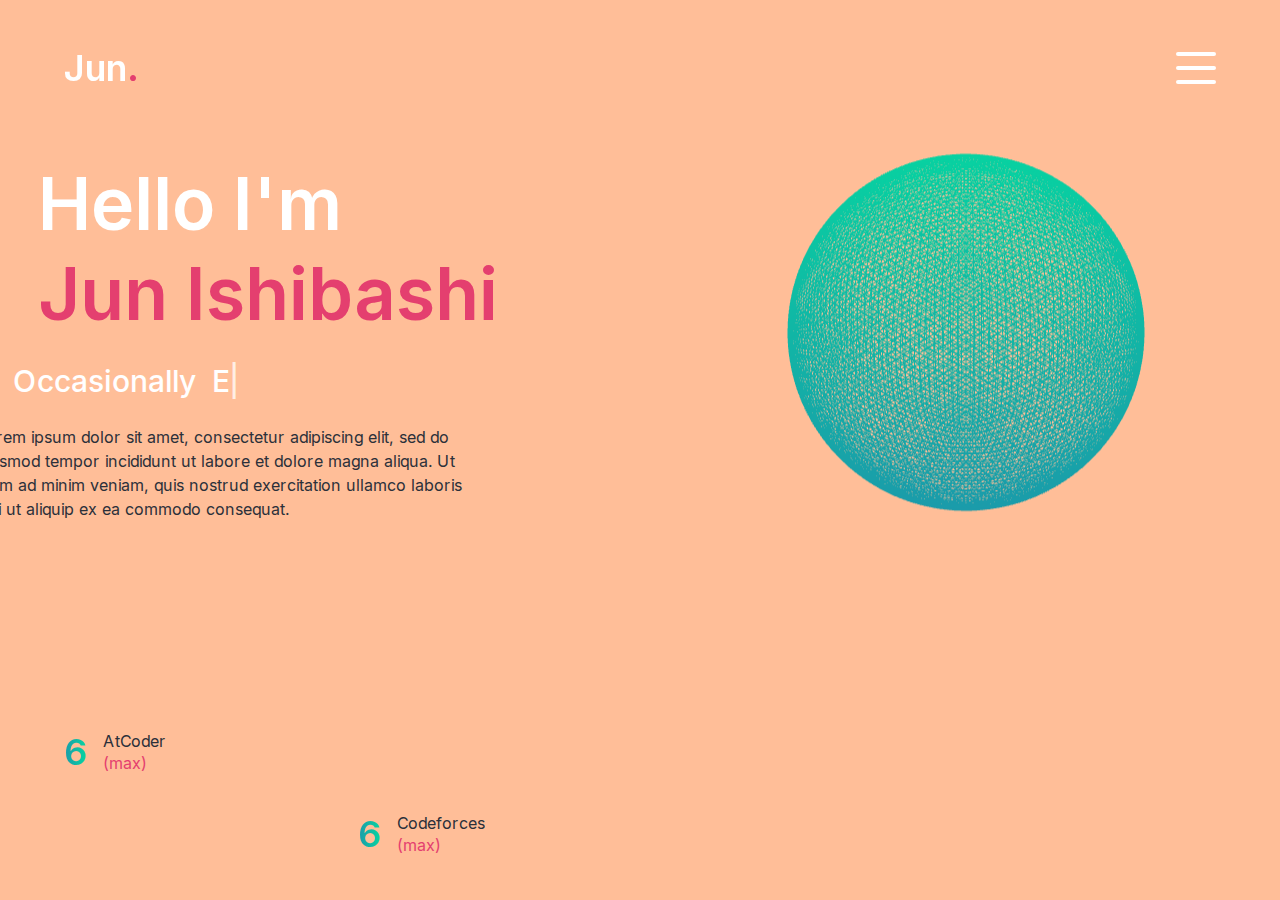
==== index.html @ 6312cb9d "first next.js commit" ====
<!DOCTYPE html><html lang="en"><head><meta charSet="utf-8"/><meta name="viewport" content="width=device-width, initial-scale=1"/><link rel="stylesheet" href="/_next/static/css/e0f22d46f6270331.css" data-precedence="next"/><link rel="preload" as="script" fetchPriority="low" href="/_next/static/chunks/webpack-5e0fa0b35218f894.js"/><script src="/_next/static/chunks/4bd1b696-62dc19156998bd32.js" async=""></script><script src="/_next/static/chunks/215-a279b4254807db33.js" async=""></script><script src="/_next/static/chunks/main-app-4d8655e62b57648d.js" async=""></script><script src="/_next/static/chunks/517-e767bdce272b45f0.js" async=""></script><script src="/_next/static/chunks/app/layout-27f3eec22a46a0eb.js" async=""></script><script src="/_next/static/chunks/b536a0f1-d86d43f572909e50.js" async=""></script><script src="/_next/static/chunks/0e762574-72a14e892b08d66d.js" async=""></script><script src="/_next/static/chunks/c15bf2b0-c5f2ab0c4ce668d5.js" async=""></script><script src="/_next/static/chunks/138-1305a2211346b83c.js" async=""></script><script src="/_next/static/chunks/212-11c06a2d3dbc5d22.js" async=""></script><script src="/_next/static/chunks/app/page-3f5bb6624aee751b.js" async=""></script><title>Jun Ishibashi Github Page</title><meta name="description" content="Jun Ishibashi Github Page"/><meta property="og:title" content="Jun Ishibashi Github Page"/><meta property="og:description" content="Jun Ishibashi Github Page"/><meta property="og:url" content="https://ishibashijun.github.io"/><meta property="og:type" content="website"/><meta name="twitter:card" content="summary"/><meta name="twitter:title" content="Jun Ishibashi Github Page"/><meta name="twitter:description" content="Jun Ishibashi Github Page"/><link rel="icon" href="/favicon.ico" type="image/x-icon" sizes="16x16"/><script src="/_next/static/chunks/polyfills-42372ed130431b0a.js" noModule=""></script></head><body class="__variable_6205a0 font-inter"><div class="w-screen, h-screen bg-gradient-to-b from-blue-100 to-red-100"><div class="h-screen w-screen fixed pointer-events-none bg-gradient-to-b from-blue-100 to-red-100 rounded-b-[100px] top-0 z-30"></div><div class="fixed m-auto top-0 bottom-0 left-0 right-0 text-black text-8xl cursor-default z-40 w-fit h-fit" style="opacity:1">HOME</div><div class="h-screen w-screen fixed pointer-events-none bg-gradient-to-b from-blue-100 to-red-100 rounded-t-[100px] bottom-0 z-30" style="height:140vh"></div><div class="alert-hero top-[20px] left-[50%] fixed mx-auto z-50" style="transform:translateX(-50%) translateY(-500px)"><div role="alert" class="relative w-full rounded-lg border border-slate-200 p-4 [&amp;&gt;svg~*]:pl-7 [&amp;&gt;svg+div]:translate-y-[-3px] [&amp;&gt;svg]:absolute [&amp;&gt;svg]:left-4 [&amp;&gt;svg]:top-4 [&amp;&gt;svg]:text-slate-950 dark:border-slate-800 dark:[&amp;&gt;svg]:text-slate-50 bg-white text-slate-950 dark:bg-slate-950 dark:text-slate-50 alert"><svg stroke="currentColor" fill="currentColor" stroke-width="0" viewBox="0 0 16 16" color="blue" style="color:blue" height="20" width="20" xmlns="http://www.w3.org/2000/svg"><path d="M8 15A7 7 0 1 1 8 1a7 7 0 0 1 0 14m0 1A8 8 0 1 0 8 0a8 8 0 0 0 0 16"></path><path d="m8.93 6.588-2.29.287-.082.38.45.083c.294.07.352.176.288.469l-.738 3.468c-.194.897.105 1.319.808 1.319.545 0 1.178-.252 1.465-.598l.088-.416c-.2.176-.492.246-.686.246-.275 0-.375-.193-.304-.533zM9 4.5a1 1 0 1 1-2 0 1 1 0 0 1 2 0"></path></svg><h5 class="mb-1 font-medium leading-none tracking-tight text-blue-800">Clicking the sphere will trigger the music to play!</h5><div class="text-sm [&amp;_p]:leading-relaxed">&quot;10°c&quot; by しゃろう@Sharou.</div></div></div><header class="bg-transparent mx-auto py-8 xl:py-12 fixed top-0 right-0 left-0 w-full z-10"><div class="mx-auto px-[5vw] flex justify-between items-center"><a href="/"><h1 class="text-[var(--peach-palette4)] text-4xl font-semibold">Jun<span class="text-[var(--peach-palette1)]">.</span></h1></a><div class="mobile-nav"><nav><div class="links flex flex-col items-center justify-center"><div class="bg-white/70 linkgs-bg fixed top-0 right-0 bottom-0 w-[200px] md:w-[400px] z-30"><div class="links absolute w-full h-full flex flex-col items-center justify-center gap-5"><a class="text-[var(--peach-palette1)] border-b-2 border-[var(--peach-palette1)] text-xl md:text-5xl capitalize" href="/" tabindex="0" style="transform-origin:top left">home</a><a class="text-black text-xl md:text-5xl capitalize" href="/about" tabindex="0" style="transform-origin:top left">about</a></div></div><button title="Click to open navigations" type="button" class="w-10 h-8 flex flex-col justify-between z-50 relative"><div class="bg-black w-10 h-1 rounded origin-left"></div><div class="bg-black w-10 h-1 rounded"></div><div class="bg-black w-10 h-1 rounded origin-left"></div></button></div></nav></div></div></header><div class="hero bg-[var(--pantone-2024)] w-full h-screen"><div class="container"><div class="flex flex-col xl:flex-row items-center justify-between xl:pb-24"><div class="text-center xl:text-left order-2 xl:order-none" style="opacity:0;transform:translateX(-500px)"><h1 class="text-3xl md:text-5xl lg:text-5xl xl:text-7xl xl:leading-tight font-semibold mb-6" style="opacity:0;transform:translateX(-500px)">Hello I&#x27;m <br/> <span class="text-[var(--peach-palette1)]">Jun Ishibashi</span></h1><h3 class="text-left xl:ml-0 ml-20 text-lg md:text-3xl xl:text-3xl xl:leading-tight font-medium mb-6" style="opacity:0;transform:translateX(-500px)">Occasionally <span class="ml-2"></span></h3><p class="max-w-[500px] mb-9 text-xs md:text-base text-[var(--peach-palette4)]" style="opacity:0;transform:translateX(-500px)">Lorem ipsum dolor sit amet, consectetur adipiscing elit, sed do eiusmod tempor incididunt ut labore et dolore magna aliqua. Ut enim ad minim veniam, quis nostrud exercitation ullamco laboris nisi ut aliquip ex ea commodo consequat.</p></div><div class="order-1 xl:order-none mb-8 md:mb-0"><div class="w-full h-full"><canvas class="max-w-[500px] max-h-[500px]" style="opacity:0;transform:translateY(-1000px)"></canvas></div></div></div><div class="stats pt-4 pb-12 xl:pt-0 xl:pb-0"><div class="mx-auto"><div class="flex flex-wrap gap-6 max-w-4/5 mx-auto xl:max-w-none" style="opacity:0;transform:translateY(500px)"><div class="flex-1 flex gap-4 items-center justify-center xl:justify-start" style="opacity:0;transform:translateY(500px)"><span class="text-2xl xl:text-4xl font-extrabold text-[var(--peach-palette4)] bg-gradient-to-r from-[#1b9aaa] to-[#06d6a0] bg-clip-text text-transparent"></span><p class="max-w-24 leading-snug text-[var(--peach-palette4)]">AtCoder<br/><span class="text-[var(--peach-palette1)]">(max)</span></p></div><div class="flex-1 flex gap-4 items-center justify-center xl:justify-start" style="opacity:0;transform:translateY(500px)"><span class="text-2xl xl:text-4xl font-extrabold text-[var(--peach-palette4)] bg-gradient-to-r from-[#1b9aaa] to-[#06d6a0] bg-clip-text text-transparent"></span><p class="max-w-24 leading-snug text-[var(--peach-palette4)]">Codeforces<br/><span class="text-[var(--peach-palette1)]">(max)</span></p></div><div class="flex-1 flex gap-4 items-center justify-center xl:justify-start" style="opacity:0;transform:translateY(500px)"><span class="text-2xl xl:text-4xl font-extrabold text-[var(--peach-palette4)] bg-gradient-to-r from-[#1b9aaa] to-[#06d6a0] bg-clip-text text-transparent"></span><p class="max-w-24 leading-snug text-[var(--peach-palette4)]">CodeChef<br/><span class="text-[var(--peach-palette1)]">(max)</span></p></div><div class="flex-1 flex gap-4 items-center justify-center xl:justify-start" style="opacity:0;transform:translateY(500px)"><span class="text-2xl xl:text-4xl font-extrabold text-[var(--peach-palette4)] bg-gradient-to-r from-[#1b9aaa] to-[#06d6a0] bg-clip-text text-transparent"></span><p class="max-w-24 leading-snug text-[var(--peach-palette4)]">LeetCode<br/><span class="text-[var(--peach-palette1)]">(max)</span></p></div></div></div></div></div></div></div><script src="/_next/static/chunks/webpack-5e0fa0b35218f894.js" async=""></script><script>(self.__next_f=self.__next_f||[]).push([0])</script><script>self.__next_f.push([1,"2:\"$Sreact.fragment\"\n3:I[1969,[\"517\",\"static/chunks/517-e767bdce272b45f0.js\",\"185\",\"static/chunks/app/layout-27f3eec22a46a0eb.js\"],\"default\"]\n4:I[9275,[],\"\"]\n5:I[1343,[],\"\"]\n6:I[6513,[],\"ClientPageRoot\"]\n7:I[8518,[\"689\",\"static/chunks/b536a0f1-d86d43f572909e50.js\",\"779\",\"static/chunks/0e762574-72a14e892b08d66d.js\",\"922\",\"static/chunks/c15bf2b0-c5f2ab0c4ce668d5.js\",\"517\",\"static/chunks/517-e767bdce272b45f0.js\",\"138\",\"static/chunks/138-1305a2211346b83c.js\",\"212\",\"static/chunks/212-11c06a2d3dbc5d22.js\",\"931\",\"static/chunks/app/page-3f5bb6624aee751b.js\"],\"default\"]\na:I[3120,[],\"OutletBoundary\"]\nc:I[3120,[],\"MetadataBoundary\"]\ne:I[3120,[],\"ViewportBoundary\"]\n10:I[6130,[],\"\"]\n1:HL[\"/_next/static/css/e0f22d46f6270331.css\",\"style\"]\n"])</script><script>self.__next_f.push([1,"0:{\"P\":null,\"b\":\"E6mKvjePmytVmtN0G-GSC\",\"p\":\"\",\"c\":[\"\",\"\"],\"i\":false,\"f\":[[[\"\",{\"children\":[\"__PAGE__\",{}]},\"$undefined\",\"$undefined\",true],[\"\",[\"$\",\"$2\",\"c\",{\"children\":[[[\"$\",\"link\",\"0\",{\"rel\":\"stylesheet\",\"href\":\"/_next/static/css/e0f22d46f6270331.css\",\"precedence\":\"next\",\"crossOrigin\":\"$undefined\",\"nonce\":\"$undefined\"}]],[\"$\",\"html\",null,{\"lang\":\"en\",\"children\":[\"$\",\"body\",null,{\"className\":\"__variable_6205a0 font-inter\",\"children\":[\"$\",\"$L3\",null,{\"children\":[\"$\",\"$L4\",null,{\"parallelRouterKey\":\"children\",\"segmentPath\":[\"children\"],\"error\":\"$undefined\",\"errorStyles\":\"$undefined\",\"errorScripts\":\"$undefined\",\"template\":[\"$\",\"$L5\",null,{}],\"templateStyles\":\"$undefined\",\"templateScripts\":\"$undefined\",\"notFound\":[[\"$\",\"title\",null,{\"children\":\"404: This page could not be found.\"}],[\"$\",\"div\",null,{\"style\":{\"fontFamily\":\"system-ui,\\\"Segoe UI\\\",Roboto,Helvetica,Arial,sans-serif,\\\"Apple Color Emoji\\\",\\\"Segoe UI Emoji\\\"\",\"height\":\"100vh\",\"textAlign\":\"center\",\"display\":\"flex\",\"flexDirection\":\"column\",\"alignItems\":\"center\",\"justifyContent\":\"center\"},\"children\":[\"$\",\"div\",null,{\"children\":[[\"$\",\"style\",null,{\"dangerouslySetInnerHTML\":{\"__html\":\"body{color:#000;background:#fff;margin:0}.next-error-h1{border-right:1px solid rgba(0,0,0,.3)}@media (prefers-color-scheme:dark){body{color:#fff;background:#000}.next-error-h1{border-right:1px solid rgba(255,255,255,.3)}}\"}}],[\"$\",\"h1\",null,{\"className\":\"next-error-h1\",\"style\":{\"display\":\"inline-block\",\"margin\":\"0 20px 0 0\",\"padding\":\"0 23px 0 0\",\"fontSize\":24,\"fontWeight\":500,\"verticalAlign\":\"top\",\"lineHeight\":\"49px\"},\"children\":\"404\"}],[\"$\",\"div\",null,{\"style\":{\"display\":\"inline-block\"},\"children\":[\"$\",\"h2\",null,{\"style\":{\"fontSize\":14,\"fontWeight\":400,\"lineHeight\":\"49px\",\"margin\":0},\"children\":\"This page could not be found.\"}]}]]}]}]],\"notFoundStyles\":[]}]}]}]}]]}],{\"children\":[\"__PAGE__\",[\"$\",\"$2\",\"c\",{\"children\":[[\"$\",\"$L6\",null,{\"Component\":\"$7\",\"searchParams\":{},\"params\":{},\"promises\":[\"$@8\",\"$@9\"]}],null,[\"$\",\"$La\",null,{\"children\":\"$Lb\"}]]}],{},null]},null],[\"$\",\"$2\",\"h\",{\"children\":[null,[\"$\",\"$2\",\"u_h6GP72PvgERyyUHeqqO\",{\"children\":[[\"$\",\"$Lc\",null,{\"children\":\"$Ld\"}],[\"$\",\"$Le\",null,{\"children\":\"$Lf\"}],null]}]]}]]],\"m\":\"$undefined\",\"G\":[\"$10\",\"$undefined\"],\"s\":false,\"S\":true}\n"])</script><script>self.__next_f.push([1,"8:{}\n9:{}\n"])</script><script>self.__next_f.push([1,"f:[[\"$\",\"meta\",\"0\",{\"name\":\"viewport\",\"content\":\"width=device-width, initial-scale=1\"}]]\nd:[[\"$\",\"meta\",\"0\",{\"charSet\":\"utf-8\"}],[\"$\",\"title\",\"1\",{\"children\":\"Jun Ishibashi Github Page\"}],[\"$\",\"meta\",\"2\",{\"name\":\"description\",\"content\":\"Jun Ishibashi Github Page\"}],[\"$\",\"meta\",\"3\",{\"property\":\"og:title\",\"content\":\"Jun Ishibashi Github Page\"}],[\"$\",\"meta\",\"4\",{\"property\":\"og:description\",\"content\":\"Jun Ishibashi Github Page\"}],[\"$\",\"meta\",\"5\",{\"property\":\"og:url\",\"content\":\"https://ishibashijun.github.io\"}],[\"$\",\"meta\",\"6\",{\"property\":\"og:type\",\"content\":\"website\"}],[\"$\",\"meta\",\"7\",{\"name\":\"twitter:card\",\"content\":\"summary\"}],[\"$\",\"meta\",\"8\",{\"name\":\"twitter:title\",\"content\":\"Jun Ishibashi Github Page\"}],[\"$\",\"meta\",\"9\",{\"name\":\"twitter:description\",\"content\":\"Jun Ishibashi Github Page\"}],[\"$\",\"link\",\"10\",{\"rel\":\"icon\",\"href\":\"/favicon.ico\",\"type\":\"image/x-icon\",\"sizes\":\"16x16\"}]]\n"])</script><script>self.__next_f.push([1,"b:null\n"])</script></body></html>
---- _next/static/css/e0f22d46f6270331.css ----
*,:after,:before{--tw-border-spacing-x:0;--tw-border-spacing-y:0;--tw-translate-x:0;--tw-translate-y:0;--tw-rotate:0;--tw-skew-x:0;--tw-skew-y:0;--tw-scale-x:1;--tw-scale-y:1;--tw-pan-x: ;--tw-pan-y: ;--tw-pinch-zoom: ;--tw-scroll-snap-strictness:proximity;--tw-gradient-from-position: ;--tw-gradient-via-position: ;--tw-gradient-to-position: ;--tw-ordinal: ;--tw-slashed-zero: ;--tw-numeric-figure: ;--tw-numeric-spacing: ;--tw-numeric-fraction: ;--tw-ring-inset: ;--tw-ring-offset-width:0px;--tw-ring-offset-color:#fff;--tw-ring-color:rgba(59,130,246,.5);--tw-ring-offset-shadow:0 0 #0000;--tw-ring-shadow:0 0 #0000;--tw-shadow:0 0 #0000;--tw-shadow-colored:0 0 #0000;--tw-blur: ;--tw-brightness: ;--tw-contrast: ;--tw-grayscale: ;--tw-hue-rotate: ;--tw-invert: ;--tw-saturate: ;--tw-sepia: ;--tw-drop-shadow: ;--tw-backdrop-blur: ;--tw-backdrop-brightness: ;--tw-backdrop-contrast: ;--tw-backdrop-grayscale: ;--tw-backdrop-hue-rotate: ;--tw-backdrop-invert: ;--tw-backdrop-opacity: ;--tw-backdrop-saturate: ;--tw-backdrop-sepia: ;--tw-contain-size: ;--tw-contain-layout: ;--tw-contain-paint: ;--tw-contain-style: }::backdrop{--tw-border-spacing-x:0;--tw-border-spacing-y:0;--tw-translate-x:0;--tw-translate-y:0;--tw-rotate:0;--tw-skew-x:0;--tw-skew-y:0;--tw-scale-x:1;--tw-scale-y:1;--tw-pan-x: ;--tw-pan-y: ;--tw-pinch-zoom: ;--tw-scroll-snap-strictness:proximity;--tw-gradient-from-position: ;--tw-gradient-via-position: ;--tw-gradient-to-position: ;--tw-ordinal: ;--tw-slashed-zero: ;--tw-numeric-figure: ;--tw-numeric-spacing: ;--tw-numeric-fraction: ;--tw-ring-inset: ;--tw-ring-offset-width:0px;--tw-ring-offset-color:#fff;--tw-ring-color:rgba(59,130,246,.5);--tw-ring-offset-shadow:0 0 #0000;--tw-ring-shadow:0 0 #0000;--tw-shadow:0 0 #0000;--tw-shadow-colored:0 0 #0000;--tw-blur: ;--tw-brightness: ;--tw-contrast: ;--tw-grayscale: ;--tw-hue-rotate: ;--tw-invert: ;--tw-saturate: ;--tw-sepia: ;--tw-drop-shadow: ;--tw-backdrop-blur: ;--tw-backdrop-brightness: ;--tw-backdrop-contrast: ;--tw-backdrop-grayscale: ;--tw-backdrop-hue-rotate: ;--tw-backdrop-invert: ;--tw-backdrop-opacity: ;--tw-backdrop-saturate: ;--tw-backdrop-sepia: ;--tw-contain-size: ;--tw-contain-layout: ;--tw-contain-paint: ;--tw-contain-style: }/*
! tailwindcss v3.4.14 | MIT License | https://tailwindcss.com
*/*,:after,:before{box-sizing:border-box;border:0 solid #e5e7eb}:after,:before{--tw-content:""}:host,html{line-height:1.5;-webkit-text-size-adjust:100%;-moz-tab-size:4;tab-size:4;font-family:ui-sans-serif,system-ui,sans-serif,Apple Color Emoji,Segoe UI Emoji,Segoe UI Symbol,Noto Color Emoji;font-feature-settings:normal;font-variation-settings:normal;-webkit-tap-highlight-color:transparent}body{margin:0;line-height:inherit}hr{height:0;color:inherit;border-top-width:1px}abbr:where([title]){text-decoration:underline dotted}h1,h2,h3,h4,h5,h6{font-size:inherit;font-weight:inherit}a{color:inherit;text-decoration:inherit}b,strong{font-weight:bolder}code,kbd,pre,samp{font-family:ui-monospace,SFMono-Regular,Menlo,Monaco,Consolas,Liberation Mono,Courier New,monospace;font-feature-settings:normal;font-variation-settings:normal;font-size:1em}small{font-size:80%}sub,sup{font-size:75%;line-height:0;position:relative;vertical-align:baseline}sub{bottom:-.25em}sup{top:-.5em}table{text-indent:0;border-color:inherit;border-collapse:collapse}button,input,optgroup,select,textarea{font-family:inherit;font-feature-settings:inherit;font-variation-settings:inherit;font-size:100%;font-weight:inherit;line-height:inherit;letter-spacing:inherit;color:inherit;margin:0;padding:0}button,select{text-transform:none}button,input:where([type=button]),input:where([type=reset]),input:where([type=submit]){-webkit-appearance:button;background-color:transparent;background-image:none}:-moz-focusring{outline:auto}:-moz-ui-invalid{box-shadow:none}progress{vertical-align:baseline}::-webkit-inner-spin-button,::-webkit-outer-spin-button{height:auto}[type=search]{-webkit-appearance:textfield;outline-offset:-2px}::-webkit-search-decoration{-webkit-appearance:none}::-webkit-file-upload-button{-webkit-appearance:button;font:inherit}summary{display:list-item}blockquote,dd,dl,figure,h1,h2,h3,h4,h5,h6,hr,p,pre{margin:0}fieldset{margin:0}fieldset,legend{padding:0}menu,ol,ul{list-style:none;margin:0;padding:0}dialog{padding:0}textarea{resize:vertical}input::placeholder,textarea::placeholder{opacity:1;color:#9ca3af}[role=button],button{cursor:pointer}:disabled{cursor:default}audio,canvas,embed,iframe,img,object,svg,video{display:block;vertical-align:middle}img,video{max-width:100%;height:auto}[hidden]:where(:not([hidden=until-found])){display:none}body{color:var(--text-color);font-size:16px;line-height:24px}@media (min-width:640px){.container{max-width:640px}}@media (min-width:768px){.container{max-width:768px}}@media (min-width:1024px){.container{max-width:1024px}}@media (min-width:1280px){.container{max-width:1280px}}@media (min-width:1400px){.container{max-width:1400px}}.container{margin-left:auto;margin-right:auto;height:100vh;width:100%;overflow:hidden;padding-left:5vw;padding-right:5vw;padding-top:6vh}@media (min-width:1280px){.container{padding-top:12vh}}.pointer-events-none{pointer-events:none}.fixed{position:fixed}.absolute{position:absolute}.relative{position:relative}.inset-0{inset:0}.bottom-0{bottom:0}.left-0{left:0}.left-\[50\%\]{left:50%}.right-0{right:0}.top-0{top:0}.top-\[20px\]{top:20px}.top-\[50\%\]{top:50%}.z-10{z-index:10}.z-30{z-index:30}.z-40{z-index:40}.z-50{z-index:50}.order-1{order:1}.order-2{order:2}.m-auto{margin:auto}.mx-auto{margin-left:auto;margin-right:auto}.mb-1{margin-bottom:.25rem}.mb-6{margin-bottom:1.5rem}.mb-8{margin-bottom:2rem}.mb-9{margin-bottom:2.25rem}.ml-2{margin-left:.5rem}.ml-20{margin-left:5rem}.mt-2{margin-top:.5rem}.flex{display:flex}.inline-flex{display:inline-flex}.grid{display:grid}.h-1{height:.25rem}.h-10{height:2.5rem}.h-11{height:2.75rem}.h-8{height:2rem}.h-9{height:2.25rem}.h-fit{height:fit-content}.h-full{height:100%}.h-screen{height:100vh}.max-h-\[500px\]{max-height:500px}.min-h-screen{min-height:100vh}.w-10{width:2.5rem}.w-\[200px\]{width:200px}.w-fit{width:fit-content}.w-full{width:100%}.w-screen{width:100vw}.max-w-24{max-width:6rem}.max-w-\[500px\]{max-width:500px}.max-w-lg{max-width:32rem}.flex-1{flex:1 1 0%}.grow{flex-grow:1}.origin-left{transform-origin:left}.translate-x-\[-50\%\]{--tw-translate-x:-50%}.translate-x-\[-50\%\],.translate-y-\[-50\%\]{transform:translate(var(--tw-translate-x),var(--tw-translate-y)) rotate(var(--tw-rotate)) skewX(var(--tw-skew-x)) skewY(var(--tw-skew-y)) scaleX(var(--tw-scale-x)) scaleY(var(--tw-scale-y))}.translate-y-\[-50\%\]{--tw-translate-y:-50%}.cursor-default{cursor:default}.flex-col{flex-direction:column}.flex-col-reverse{flex-direction:column-reverse}.flex-wrap{flex-wrap:wrap}.items-center{align-items:center}.justify-center{justify-content:center}.justify-between{justify-content:space-between}.gap-2{gap:.5rem}.gap-4{gap:1rem}.gap-5{gap:1.25rem}.gap-6{gap:1.5rem}.space-y-2>:not([hidden])~:not([hidden]){--tw-space-y-reverse:0;margin-top:calc(.5rem * calc(1 - var(--tw-space-y-reverse)));margin-bottom:calc(.5rem * var(--tw-space-y-reverse))}.whitespace-nowrap{white-space:nowrap}.break-all{word-break:break-all}.rounded{border-radius:.25rem}.rounded-lg{border-radius:.5rem}.rounded-md{border-radius:.375rem}.rounded-b-\[100px\]{border-bottom-right-radius:100px;border-bottom-left-radius:100px}.rounded-t-\[100px\]{border-top-left-radius:100px;border-top-right-radius:100px}.border{border-width:1px}.border-b-2{border-bottom-width:2px}.border-\[var\(--peach-palette1\)\]{border-color:var(--peach-palette1)}.border-red-500\/50{border-color:rgba(239,68,68,.5)}.border-slate-200{--tw-border-opacity:1;border-color:rgb(226 232 240/var(--tw-border-opacity))}.bg-\[var\(--pantone-2024\)\]{background-color:var(--pantone-2024)}.bg-black{--tw-bg-opacity:1;background-color:rgb(0 0 0/var(--tw-bg-opacity))}.bg-black\/80{background-color:rgba(0,0,0,.8)}.bg-red-500{--tw-bg-opacity:1;background-color:rgb(239 68 68/var(--tw-bg-opacity))}.bg-slate-100{--tw-bg-opacity:1;background-color:rgb(241 245 249/var(--tw-bg-opacity))}.bg-slate-900{--tw-bg-opacity:1;background-color:rgb(15 23 42/var(--tw-bg-opacity))}.bg-transparent{background-color:transparent}.bg-white{--tw-bg-opacity:1;background-color:rgb(255 255 255/var(--tw-bg-opacity))}.bg-white\/25{background-color:hsla(0,0%,100%,.25)}.bg-white\/70{background-color:hsla(0,0%,100%,.7)}.bg-gradient-to-b{background-image:linear-gradient(to bottom,var(--tw-gradient-stops))}.bg-gradient-to-r{background-image:linear-gradient(to right,var(--tw-gradient-stops))}.from-\[\#1b9aaa\]{--tw-gradient-from:#1b9aaa var(--tw-gradient-from-position);--tw-gradient-to:rgba(27,154,170,0) var(--tw-gradient-to-position);--tw-gradient-stops:var(--tw-gradient-from),var(--tw-gradient-to)}.from-blue-100{--tw-gradient-from:#dbeafe var(--tw-gradient-from-position);--tw-gradient-to:rgba(219,234,254,0) var(--tw-gradient-to-position);--tw-gradient-stops:var(--tw-gradient-from),var(--tw-gradient-to)}.to-\[\#06d6a0\]{--tw-gradient-to:#06d6a0 var(--tw-gradient-to-position)}.to-red-100{--tw-gradient-to:#fee2e2 var(--tw-gradient-to-position)}.bg-clip-text{background-clip:text}.p-4{padding:1rem}.p-6{padding:1.5rem}.px-3{padding-left:.75rem;padding-right:.75rem}.px-4{padding-left:1rem;padding-right:1rem}.px-8{padding-left:2rem;padding-right:2rem}.px-\[5vw\]{padding-left:5vw;padding-right:5vw}.py-2{padding-top:.5rem;padding-bottom:.5rem}.py-8{padding-top:2rem;padding-bottom:2rem}.py-\[4vh\]{padding-top:4vh;padding-bottom:4vh}.pb-12{padding-bottom:3rem}.pt-4{padding-top:1rem}.text-left{text-align:left}.text-center{text-align:center}.font-inter{font-family:var(--font-inter)}.text-2xl{font-size:1.5rem;line-height:2rem}.text-3xl{font-size:1.875rem;line-height:2.25rem}.text-4xl{font-size:2.25rem;line-height:2.5rem}.text-8xl{font-size:6rem;line-height:1}.text-lg{font-size:1.125rem;line-height:1.75rem}.text-sm{font-size:.875rem;line-height:1.25rem}.text-xl{font-size:1.25rem;line-height:1.75rem}.text-xs{font-size:.75rem;line-height:1rem}.font-bold{font-weight:700}.font-extrabold{font-weight:800}.font-medium{font-weight:500}.font-semibold{font-weight:600}.capitalize{text-transform:capitalize}.leading-none{line-height:1}.leading-snug{line-height:1.375}.leading-tight{line-height:1.25}.tracking-tight{letter-spacing:-.025em}.text-\[var\(--peach-palette1\)\]{color:var(--peach-palette1)}.text-\[var\(--peach-palette4\)\]{color:var(--peach-palette4)}.text-black{--tw-text-opacity:1;color:rgb(0 0 0/var(--tw-text-opacity))}.text-blue-800{--tw-text-opacity:1;color:rgb(30 64 175/var(--tw-text-opacity))}.text-red-500{--tw-text-opacity:1;color:rgb(239 68 68/var(--tw-text-opacity))}.text-slate-50{--tw-text-opacity:1;color:rgb(248 250 252/var(--tw-text-opacity))}.text-slate-500{--tw-text-opacity:1;color:rgb(100 116 139/var(--tw-text-opacity))}.text-slate-900{--tw-text-opacity:1;color:rgb(15 23 42/var(--tw-text-opacity))}.text-slate-950{--tw-text-opacity:1;color:rgb(2 6 23/var(--tw-text-opacity))}.text-transparent{color:transparent}.text-white{--tw-text-opacity:1;color:rgb(255 255 255/var(--tw-text-opacity))}.text-white\/15{color:hsla(0,0%,100%,.15)}.underline-offset-4{text-underline-offset:4px}.shadow-lg{--tw-shadow:0 10px 15px -3px rgba(0,0,0,.1),0 4px 6px -4px rgba(0,0,0,.1);--tw-shadow-colored:0 10px 15px -3px var(--tw-shadow-color),0 4px 6px -4px var(--tw-shadow-color);box-shadow:var(--tw-ring-offset-shadow,0 0 #0000),var(--tw-ring-shadow,0 0 #0000),var(--tw-shadow)}.outline{outline-style:solid}.ring-offset-white{--tw-ring-offset-color:#fff}.transition{transition-property:color,background-color,border-color,text-decoration-color,fill,stroke,opacity,box-shadow,transform,filter,backdrop-filter;transition-timing-function:cubic-bezier(.4,0,.2,1);transition-duration:.15s}.transition-colors{transition-property:color,background-color,border-color,text-decoration-color,fill,stroke;transition-timing-function:cubic-bezier(.4,0,.2,1);transition-duration:.15s}.duration-200{transition-duration:.2s}@keyframes enter{0%{opacity:var(--tw-enter-opacity,1);transform:translate3d(var(--tw-enter-translate-x,0),var(--tw-enter-translate-y,0),0) scale3d(var(--tw-enter-scale,1),var(--tw-enter-scale,1),var(--tw-enter-scale,1)) rotate(var(--tw-enter-rotate,0))}}@keyframes exit{to{opacity:var(--tw-exit-opacity,1);transform:translate3d(var(--tw-exit-translate-x,0),var(--tw-exit-translate-y,0),0) scale3d(var(--tw-exit-scale,1),var(--tw-exit-scale,1),var(--tw-exit-scale,1)) rotate(var(--tw-exit-rotate,0))}}.duration-200{animation-duration:.2s}:root{--one:#a76f3c;--two:#efa685;--three:#f6cf75;--four:#f5f3ec;--five:#64c08e;--pantone-2024:#ffbe98;--pantone-2023:#be3455;--pantone-2022:#6667ab;--pantone-2021:#f5df4d;--pantone-2020:#0f4c81;--primary-color:#1c1c22;--text-color:#fff;--accent-color:#ffc112;--hover-color:#f09;--peach-palette1:#e43f6f;--peach-palette2:#06d6a0;--peach-palette3:#1b9aaa;--peach-palette4:#2b303a;--magenta-palette1:#ecc8af;--magenta-palette2:#e7ad99;--magenta-palette3:#c18c5d;--magenta-palette4:#495867;--peri-palette1:#fde74c;--peri-palette2:#db5461;--peri-palette3:#e3655b;--peri-palette4:#68a691;--illuminating-palette1:#22577a;--illuminating-palette2:#38a3a5;--illuminating-palette3:#57cc99;--illuminating-palette4:#d5b9b2;--blue-palette1:#ecebe4;--blue-palette2:#cc998d;--blue-palette3:#16f4d0;--blue-palette4:#429ea6}.alert-hero{transform:translate(-50%)}@keyframes steam{0%{background-position:0 0}50%{background-position:400% 0}to{background-position:0 0}}.about-header{text-shadow:0 0 7px var(--text-color),0 0 10px var(--text-color),0 0 21px var(--text-color),0 0 42px var(--accent-color),0 0 82px var(--accent-color),0 0 92px var(--accent-color),0 0 102px var(--accent-color),0 0 151px var(--accent-color)}.about a,.about-header{color:var(--text-color)}.about a{text-decoration:none}.about a:hover{z-index:2;color:var(--text-color);text-shadow:0 0 7px var(--text-color),0 0 10px var(--text-color),0 0 21px var(--text-color),0 0 42px var(--hover-color),0 0 82px var(--hover-color),0 0 92px var(--hover-color),0 0 102px var(--hover-color)}.row{--bs-gutter-x:1.5rem;--bs-gutter-y:0;margin-top:calc(-1 * var(--bs-gutter-y));margin-right:calc(-.5 * var(--bs-gutter-x));margin-left:calc(-.5 * var(--bs-gutter-x))}.row>*{flex-shrink:0;width:100%;max-width:100%;padding-right:calc(var(--bs-gutter-x) * .5);padding-left:calc(var(--bs-gutter-x) * .5);margin-top:var(--bs-gutter-y)}.g-5{--bs-gutter-x:3rem;--bs-gutter-y:3rem}.animating-cursor{opacity:1;-webkit-animation:blink .5s infinite;-moz-animation:blink .5s infinite;animation:blink .5s infinite;animation-direction:alternate;color:hsla(0,0%,100%,.75)}@keyframes blink{to{opacity:0}}@-webkit-keyframes blink{to{opacity:0}}@-moz-keyframes blink{to{opacity:0}}.hover\:bg-red-500\/90:hover{background-color:rgba(239,68,68,.9)}.hover\:bg-slate-100:hover{--tw-bg-opacity:1;background-color:rgb(241 245 249/var(--tw-bg-opacity))}.hover\:bg-slate-100\/80:hover{background-color:rgba(241,245,249,.8)}.hover\:bg-slate-900\/90:hover{background-color:rgba(15,23,42,.9)}.hover\:text-slate-900:hover{--tw-text-opacity:1;color:rgb(15 23 42/var(--tw-text-opacity))}.hover\:underline:hover{text-decoration-line:underline}.focus-visible\:outline-none:focus-visible{outline:2px solid transparent;outline-offset:2px}.focus-visible\:ring-2:focus-visible{--tw-ring-offset-shadow:var(--tw-ring-inset) 0 0 0 var(--tw-ring-offset-width) var(--tw-ring-offset-color);--tw-ring-shadow:var(--tw-ring-inset) 0 0 0 calc(2px + var(--tw-ring-offset-width)) var(--tw-ring-color);box-shadow:var(--tw-ring-offset-shadow),var(--tw-ring-shadow),var(--tw-shadow,0 0 #0000)}.focus-visible\:ring-slate-950:focus-visible{--tw-ring-opacity:1;--tw-ring-color:rgb(2 6 23/var(--tw-ring-opacity))}.focus-visible\:ring-offset-2:focus-visible{--tw-ring-offset-width:2px}.disabled\:pointer-events-none:disabled{pointer-events:none}.disabled\:opacity-50:disabled{opacity:.5}.data-\[state\=open\]\:animate-in[data-state=open]{animation-name:enter;animation-duration:.15s;--tw-enter-opacity:initial;--tw-enter-scale:initial;--tw-enter-rotate:initial;--tw-enter-translate-x:initial;--tw-enter-translate-y:initial}.data-\[state\=closed\]\:animate-out[data-state=closed]{animation-name:exit;animation-duration:.15s;--tw-exit-opacity:initial;--tw-exit-scale:initial;--tw-exit-rotate:initial;--tw-exit-translate-x:initial;--tw-exit-translate-y:initial}.data-\[state\=closed\]\:fade-out-0[data-state=closed]{--tw-exit-opacity:0}.data-\[state\=open\]\:fade-in-0[data-state=open]{--tw-enter-opacity:0}.data-\[state\=closed\]\:zoom-out-95[data-state=closed]{--tw-exit-scale:.95}.data-\[state\=open\]\:zoom-in-95[data-state=open]{--tw-enter-scale:.95}.data-\[state\=closed\]\:slide-out-to-left-1\/2[data-state=closed]{--tw-exit-translate-x:-50%}.data-\[state\=closed\]\:slide-out-to-top-\[48\%\][data-state=closed]{--tw-exit-translate-y:-48%}.data-\[state\=open\]\:slide-in-from-left-1\/2[data-state=open]{--tw-enter-translate-x:-50%}.data-\[state\=open\]\:slide-in-from-top-\[48\%\][data-state=open]{--tw-enter-translate-y:-48%}.dark\:border-red-500:is(.dark *){--tw-border-opacity:1;border-color:rgb(239 68 68/var(--tw-border-opacity))}.dark\:border-red-900\/50:is(.dark *){border-color:rgba(127,29,29,.5)}.dark\:border-slate-800:is(.dark *){--tw-border-opacity:1;border-color:rgb(30 41 59/var(--tw-border-opacity))}.dark\:dark\:border-red-900:is(.dark *):is(.dark *){--tw-border-opacity:1;border-color:rgb(127 29 29/var(--tw-border-opacity))}.dark\:bg-red-900:is(.dark *){--tw-bg-opacity:1;background-color:rgb(127 29 29/var(--tw-bg-opacity))}.dark\:bg-slate-50:is(.dark *){--tw-bg-opacity:1;background-color:rgb(248 250 252/var(--tw-bg-opacity))}.dark\:bg-slate-800:is(.dark *){--tw-bg-opacity:1;background-color:rgb(30 41 59/var(--tw-bg-opacity))}.dark\:bg-slate-950:is(.dark *){--tw-bg-opacity:1;background-color:rgb(2 6 23/var(--tw-bg-opacity))}.dark\:text-red-900:is(.dark *){--tw-text-opacity:1;color:rgb(127 29 29/var(--tw-text-opacity))}.dark\:text-slate-400:is(.dark *){--tw-text-opacity:1;color:rgb(148 163 184/var(--tw-text-opacity))}.dark\:text-slate-50:is(.dark *){--tw-text-opacity:1;color:rgb(248 250 252/var(--tw-text-opacity))}.dark\:text-slate-900:is(.dark *){--tw-text-opacity:1;color:rgb(15 23 42/var(--tw-text-opacity))}.dark\:ring-offset-slate-950:is(.dark *){--tw-ring-offset-color:#020617}.dark\:hover\:bg-red-900\/90:hover:is(.dark *){background-color:rgba(127,29,29,.9)}.dark\:hover\:bg-slate-50\/90:hover:is(.dark *){background-color:rgba(248,250,252,.9)}.dark\:hover\:bg-slate-800:hover:is(.dark *){--tw-bg-opacity:1;background-color:rgb(30 41 59/var(--tw-bg-opacity))}.dark\:hover\:bg-slate-800\/80:hover:is(.dark *){background-color:rgba(30,41,59,.8)}.dark\:hover\:text-slate-50:hover:is(.dark *){--tw-text-opacity:1;color:rgb(248 250 252/var(--tw-text-opacity))}.dark\:focus-visible\:ring-slate-300:focus-visible:is(.dark *){--tw-ring-opacity:1;--tw-ring-color:rgb(203 213 225/var(--tw-ring-opacity))}@media (min-width:640px){.sm\:mt-0{margin-top:0}.sm\:flex-row{flex-direction:row}.sm\:justify-end{justify-content:flex-end}.sm\:space-x-2>:not([hidden])~:not([hidden]){--tw-space-x-reverse:0;margin-right:calc(.5rem * var(--tw-space-x-reverse));margin-left:calc(.5rem * calc(1 - var(--tw-space-x-reverse)))}.sm\:rounded-lg{border-radius:.5rem}.sm\:text-left{text-align:left}.sm\:text-3xl{font-size:1.875rem;line-height:2.25rem}}@media (min-width:768px){.md\:mb-0{margin-bottom:0}.md\:w-\[400px\]{width:400px}.md\:text-3xl{font-size:1.875rem;line-height:2.25rem}.md\:text-4xl{font-size:2.25rem;line-height:2.5rem}.md\:text-5xl{font-size:3rem;line-height:1}.md\:text-base{font-size:1rem;line-height:1.5rem}}@media (min-width:1024px){.lg\:text-5xl{font-size:3rem;line-height:1}}@media (min-width:1280px){.xl\:order-none{order:0}.xl\:ml-0{margin-left:0}.xl\:max-w-none{max-width:none}.xl\:flex-row{flex-direction:row}.xl\:justify-start{justify-content:flex-start}.xl\:py-12{padding-top:3rem;padding-bottom:3rem}.xl\:pb-0{padding-bottom:0}.xl\:pb-24{padding-bottom:6rem}.xl\:pt-0{padding-top:0}.xl\:text-left{text-align:left}.xl\:text-3xl{font-size:1.875rem;line-height:2.25rem}.xl\:text-4xl{font-size:2.25rem;line-height:2.5rem}.xl\:text-7xl{font-size:4.5rem;line-height:1}.xl\:leading-tight{line-height:1.25}}.\[\&\>svg\+div\]\:translate-y-\[-3px\]>svg+div{--tw-translate-y:-3px;transform:translate(var(--tw-translate-x),var(--tw-translate-y)) rotate(var(--tw-rotate)) skewX(var(--tw-skew-x)) skewY(var(--tw-skew-y)) scaleX(var(--tw-scale-x)) scaleY(var(--tw-scale-y))}.\[\&\>svg\]\:absolute>svg{position:absolute}.\[\&\>svg\]\:left-4>svg{left:1rem}.\[\&\>svg\]\:top-4>svg{top:1rem}.\[\&\>svg\]\:text-red-500>svg{--tw-text-opacity:1;color:rgb(239 68 68/var(--tw-text-opacity))}.\[\&\>svg\]\:text-slate-950>svg{--tw-text-opacity:1;color:rgb(2 6 23/var(--tw-text-opacity))}.dark\:\[\&\>svg\]\:text-red-900>svg:is(.dark *){--tw-text-opacity:1;color:rgb(127 29 29/var(--tw-text-opacity))}.dark\:\[\&\>svg\]\:text-slate-50>svg:is(.dark *){--tw-text-opacity:1;color:rgb(248 250 252/var(--tw-text-opacity))}.\[\&\>svg\~\*\]\:pl-7>svg~*{padding-left:1.75rem}.\[\&_p\]\:leading-relaxed p{line-height:1.625}.\[\&_svg\]\:pointer-events-none svg{pointer-events:none}.\[\&_svg\]\:size-4 svg{width:1rem;height:1rem}.\[\&_svg\]\:shrink-0 svg{flex-shrink:0}@font-face{font-family:Inter;font-style:normal;font-weight:400;font-display:swap;src:url(/_next/static/media/55c55f0601d81cf3-s.woff2) format("woff2");unicode-range:u+0460-052f,u+1c80-1c8a,u+20b4,u+2de0-2dff,u+a640-a69f,u+fe2e-fe2f}@font-face{font-family:Inter;font-style:normal;font-weight:400;font-display:swap;src:url(/_next/static/media/26a46d62cd723877-s.woff2) format("woff2");unicode-range:u+0301,u+0400-045f,u+0490-0491,u+04b0-04b1,u+2116}@font-face{font-family:Inter;font-style:normal;font-weight:400;font-display:swap;src:url(/_next/static/media/97e0cb1ae144a2a9-s.woff2) format("woff2");unicode-range:u+1f??}@font-face{font-family:Inter;font-style:normal;font-weight:400;font-display:swap;src:url(/_next/static/media/581909926a08bbc8-s.woff2) format("woff2");unicode-range:u+0370-0377,u+037a-037f,u+0384-038a,u+038c,u+038e-03a1,u+03a3-03ff}@font-face{font-family:Inter;font-style:normal;font-weight:400;font-display:swap;src:url(/_next/static/media/df0a9ae256c0569c-s.woff2) format("woff2");unicode-range:u+0102-0103,u+0110-0111,u+0128-0129,u+0168-0169,u+01a0-01a1,u+01af-01b0,u+0300-0301,u+0303-0304,u+0308-0309,u+0323,u+0329,u+1ea0-1ef9,u+20ab}@font-face{font-family:Inter;font-style:normal;font-weight:400;font-display:swap;src:url(/_next/static/media/6d93bde91c0c2823-s.woff2) format("woff2");unicode-range:u+0100-02ba,u+02bd-02c5,u+02c7-02cc,u+02ce-02d7,u+02dd-02ff,u+0304,u+0308,u+0329,u+1d00-1dbf,u+1e00-1e9f,u+1ef2-1eff,u+2020,u+20a0-20ab,u+20ad-20c0,u+2113,u+2c60-2c7f,u+a720-a7ff}@font-face{font-family:Inter;font-style:normal;font-weight:400;font-display:swap;src:url(/_next/static/media/a34f9d1faa5f3315-s.p.woff2) format("woff2");unicode-range:u+00??,u+0131,u+0152-0153,u+02bb-02bc,u+02c6,u+02da,u+02dc,u+0304,u+0308,u+0329,u+2000-206f,u+20ac,u+2122,u+2191,u+2193,u+2212,u+2215,u+feff,u+fffd}@font-face{font-family:Inter;font-style:normal;font-weight:500;font-display:swap;src:url(/_next/static/media/55c55f0601d81cf3-s.woff2) format("woff2");unicode-range:u+0460-052f,u+1c80-1c8a,u+20b4,u+2de0-2dff,u+a640-a69f,u+fe2e-fe2f}@font-face{font-family:Inter;font-style:normal;font-weight:500;font-display:swap;src:url(/_next/static/media/26a46d62cd723877-s.woff2) format("woff2");unicode-range:u+0301,u+0400-045f,u+0490-0491,u+04b0-04b1,u+2116}@font-face{font-family:Inter;font-style:normal;font-weight:500;font-display:swap;src:url(/_next/static/media/97e0cb1ae144a2a9-s.woff2) format("woff2");unicode-range:u+1f??}@font-face{font-family:Inter;font-style:normal;font-weight:500;font-display:swap;src:url(/_next/static/media/581909926a08bbc8-s.woff2) format("woff2");unicode-range:u+0370-0377,u+037a-037f,u+0384-038a,u+038c,u+038e-03a1,u+03a3-03ff}@font-face{font-family:Inter;font-style:normal;font-weight:500;font-display:swap;src:url(/_next/static/media/df0a9ae256c0569c-s.woff2) format("woff2");unicode-range:u+0102-0103,u+0110-0111,u+0128-0129,u+0168-0169,u+01a0-01a1,u+01af-01b0,u+0300-0301,u+0303-0304,u+0308-0309,u+0323,u+0329,u+1ea0-1ef9,u+20ab}@font-face{font-family:Inter;font-style:normal;font-weight:500;font-display:swap;src:url(/_next/static/media/6d93bde91c0c2823-s.woff2) format("woff2");unicode-range:u+0100-02ba,u+02bd-02c5,u+02c7-02cc,u+02ce-02d7,u+02dd-02ff,u+0304,u+0308,u+0329,u+1d00-1dbf,u+1e00-1e9f,u+1ef2-1eff,u+2020,u+20a0-20ab,u+20ad-20c0,u+2113,u+2c60-2c7f,u+a720-a7ff}@font-face{font-family:Inter;font-style:normal;font-weight:500;font-display:swap;src:url(/_next/static/media/a34f9d1faa5f3315-s.p.woff2) format("woff2");unicode-range:u+00??,u+0131,u+0152-0153,u+02bb-02bc,u+02c6,u+02da,u+02dc,u+0304,u+0308,u+0329,u+2000-206f,u+20ac,u+2122,u+2191,u+2193,u+2212,u+2215,u+feff,u+fffd}@font-face{font-family:Inter;font-style:normal;font-weight:600;font-display:swap;src:url(/_next/static/media/55c55f0601d81cf3-s.woff2) format("woff2");unicode-range:u+0460-052f,u+1c80-1c8a,u+20b4,u+2de0-2dff,u+a640-a69f,u+fe2e-fe2f}@font-face{font-family:Inter;font-style:normal;font-weight:600;font-display:swap;src:url(/_next/static/media/26a46d62cd723877-s.woff2) format("woff2");unicode-range:u+0301,u+0400-045f,u+0490-0491,u+04b0-04b1,u+2116}@font-face{font-family:Inter;font-style:normal;font-weight:600;font-display:swap;src:url(/_next/static/media/97e0cb1ae144a2a9-s.woff2) format("woff2");unicode-range:u+1f??}@font-face{font-family:Inter;font-style:normal;font-weight:600;font-display:swap;src:url(/_next/static/media/581909926a08bbc8-s.woff2) format("woff2");unicode-range:u+0370-0377,u+037a-037f,u+0384-038a,u+038c,u+038e-03a1,u+03a3-03ff}@font-face{font-family:Inter;font-style:normal;font-weight:600;font-display:swap;src:url(/_next/static/media/df0a9ae256c0569c-s.woff2) format("woff2");unicode-range:u+0102-0103,u+0110-0111,u+0128-0129,u+0168-0169,u+01a0-01a1,u+01af-01b0,u+0300-0301,u+0303-0304,u+0308-0309,u+0323,u+0329,u+1ea0-1ef9,u+20ab}@font-face{font-family:Inter;font-style:normal;font-weight:600;font-display:swap;src:url(/_next/static/media/6d93bde91c0c2823-s.woff2) format("woff2");unicode-range:u+0100-02ba,u+02bd-02c5,u+02c7-02cc,u+02ce-02d7,u+02dd-02ff,u+0304,u+0308,u+0329,u+1d00-1dbf,u+1e00-1e9f,u+1ef2-1eff,u+2020,u+20a0-20ab,u+20ad-20c0,u+2113,u+2c60-2c7f,u+a720-a7ff}@font-face{font-family:Inter;font-style:normal;font-weight:600;font-display:swap;src:url(/_next/static/media/a34f9d1faa5f3315-s.p.woff2) format("woff2");unicode-range:u+00??,u+0131,u+0152-0153,u+02bb-02bc,u+02c6,u+02da,u+02dc,u+0304,u+0308,u+0329,u+2000-206f,u+20ac,u+2122,u+2191,u+2193,u+2212,u+2215,u+feff,u+fffd}@font-face{font-family:Inter Fallback;src:local("Arial");ascent-override:90.49%;descent-override:22.56%;line-gap-override:0.00%;size-adjust:107.06%}.__className_6205a0{font-family:Inter,Inter Fallback;font-style:normal}.__variable_6205a0{--font-inter:"Inter","Inter Fallback"}
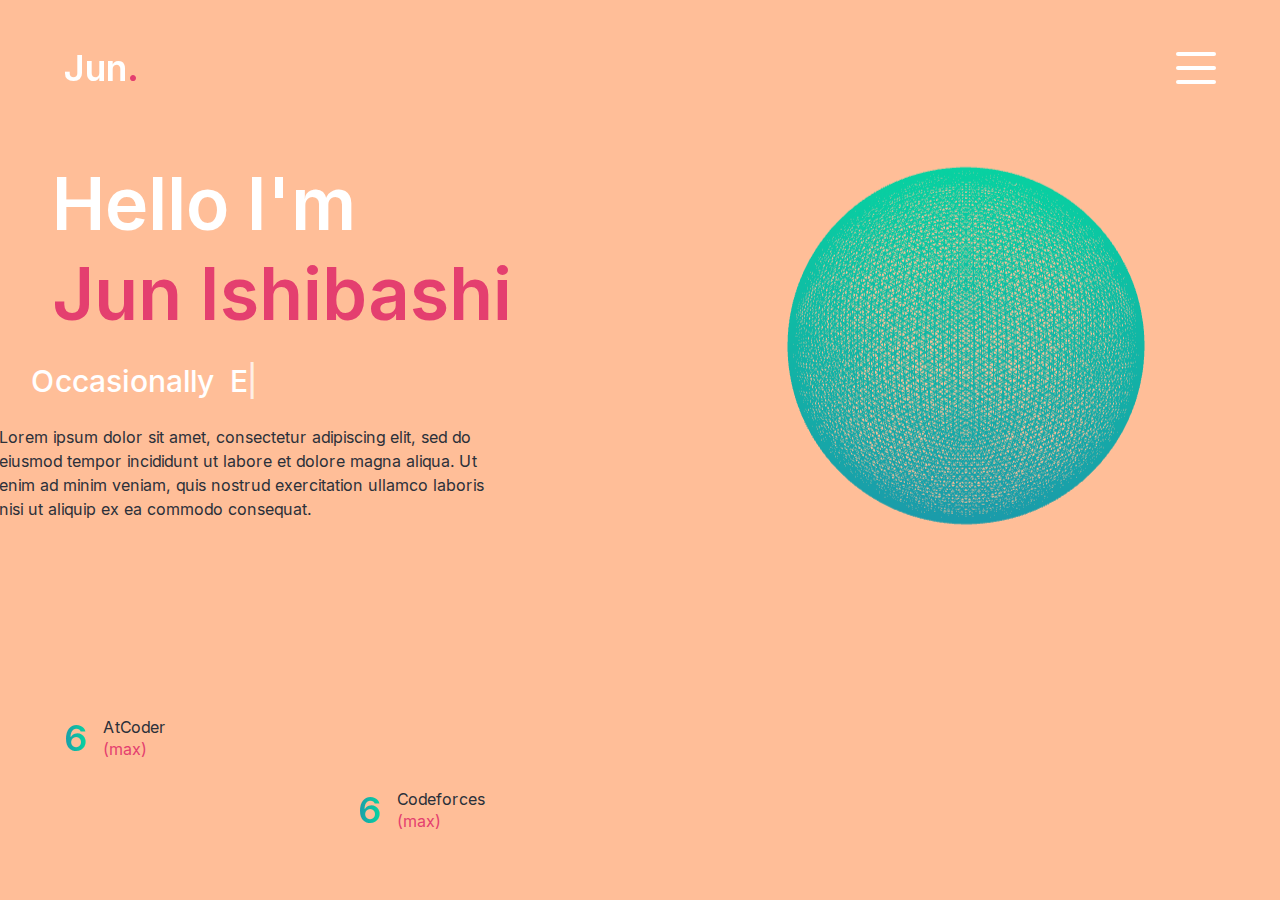
==== commit 4f1fdad5: "Fixed: about page" ====
--- a/index.html
+++ b/index.html
@@ -1 +1 @@
-<!DOCTYPE html><html lang="en"><head><meta charSet="utf-8"/><meta name="viewport" content="width=device-width, initial-scale=1"/><link rel="stylesheet" href="/_next/static/css/e0f22d46f6270331.css" data-precedence="next"/><link rel="preload" as="script" fetchPriority="low" href="/_next/static/chunks/webpack-5e0fa0b35218f894.js"/><script src="/_next/static/chunks/4bd1b696-62dc19156998bd32.js" async=""></script><script src="/_next/static/chunks/215-a279b4254807db33.js" async=""></script><script src="/_next/static/chunks/main-app-4d8655e62b57648d.js" async=""></script><script src="/_next/static/chunks/517-e767bdce272b45f0.js" async=""></script><script src="/_next/static/chunks/app/layout-27f3eec22a46a0eb.js" async=""></script><script src="/_next/static/chunks/b536a0f1-d86d43f572909e50.js" async=""></script><script src="/_next/static/chunks/0e762574-72a14e892b08d66d.js" async=""></script><script src="/_next/static/chunks/c15bf2b0-c5f2ab0c4ce668d5.js" async=""></script><script src="/_next/static/chunks/138-1305a2211346b83c.js" async=""></script><script src="/_next/static/chunks/212-11c06a2d3dbc5d22.js" async=""></script><script src="/_next/static/chunks/app/page-3f5bb6624aee751b.js" async=""></script><title>Jun Ishibashi Github Page</title><meta name="description" content="Jun Ishibashi Github Page"/><meta property="og:title" content="Jun Ishibashi Github Page"/><meta property="og:description" content="Jun Ishibashi Github Page"/><meta property="og:url" content="https://ishibashijun.github.io"/><meta property="og:type" content="website"/><meta name="twitter:card" content="summary"/><meta name="twitter:title" content="Jun Ishibashi Github Page"/><meta name="twitter:description" content="Jun Ishibashi Github Page"/><link rel="icon" href="/favicon.ico" type="image/x-icon" sizes="16x16"/><script src="/_next/static/chunks/polyfills-42372ed130431b0a.js" noModule=""></script></head><body class="__variable_6205a0 font-inter"><div class="w-screen, h-screen bg-gradient-to-b from-blue-100 to-red-100"><div class="h-screen w-screen fixed pointer-events-none bg-gradient-to-b from-blue-100 to-red-100 rounded-b-[100px] top-0 z-30"></div><div class="fixed m-auto top-0 bottom-0 left-0 right-0 text-black text-8xl cursor-default z-40 w-fit h-fit" style="opacity:1">HOME</div><div class="h-screen w-screen fixed pointer-events-none bg-gradient-to-b from-blue-100 to-red-100 rounded-t-[100px] bottom-0 z-30" style="height:140vh"></div><div class="alert-hero top-[20px] left-[50%] fixed mx-auto z-50" style="transform:translateX(-50%) translateY(-500px)"><div role="alert" class="relative w-full rounded-lg border border-slate-200 p-4 [&amp;&gt;svg~*]:pl-7 [&amp;&gt;svg+div]:translate-y-[-3px] [&amp;&gt;svg]:absolute [&amp;&gt;svg]:left-4 [&amp;&gt;svg]:top-4 [&amp;&gt;svg]:text-slate-950 dark:border-slate-800 dark:[&amp;&gt;svg]:text-slate-50 bg-white text-slate-950 dark:bg-slate-950 dark:text-slate-50 alert"><svg stroke="currentColor" fill="currentColor" stroke-width="0" viewBox="0 0 16 16" color="blue" style="color:blue" height="20" width="20" xmlns="http://www.w3.org/2000/svg"><path d="M8 15A7 7 0 1 1 8 1a7 7 0 0 1 0 14m0 1A8 8 0 1 0 8 0a8 8 0 0 0 0 16"></path><path d="m8.93 6.588-2.29.287-.082.38.45.083c.294.07.352.176.288.469l-.738 3.468c-.194.897.105 1.319.808 1.319.545 0 1.178-.252 1.465-.598l.088-.416c-.2.176-.492.246-.686.246-.275 0-.375-.193-.304-.533zM9 4.5a1 1 0 1 1-2 0 1 1 0 0 1 2 0"></path></svg><h5 class="mb-1 font-medium leading-none tracking-tight text-blue-800">Clicking the sphere will trigger the music to play!</h5><div class="text-sm [&amp;_p]:leading-relaxed">&quot;10°c&quot; by しゃろう@Sharou.</div></div></div><header class="bg-transparent mx-auto py-8 xl:py-12 fixed top-0 right-0 left-0 w-full z-10"><div class="mx-auto px-[5vw] flex justify-between items-center"><a href="/"><h1 class="text-[var(--peach-palette4)] text-4xl font-semibold">Jun<span class="text-[var(--peach-palette1)]">.</span></h1></a><div class="mobile-nav"><nav><div class="links flex flex-col items-center justify-center"><div class="bg-white/70 linkgs-bg fixed top-0 right-0 bottom-0 w-[200px] md:w-[400px] z-30"><div class="links absolute w-full h-full flex flex-col items-center justify-center gap-5"><a class="text-[var(--peach-palette1)] border-b-2 border-[var(--peach-palette1)] text-xl md:text-5xl capitalize" href="/" tabindex="0" style="transform-origin:top left">home</a><a class="text-black text-xl md:text-5xl capitalize" href="/about" tabindex="0" style="transform-origin:top left">about</a></div></div><button title="Click to open navigations" type="button" class="w-10 h-8 flex flex-col justify-between z-50 relative"><div class="bg-black w-10 h-1 rounded origin-left"></div><div class="bg-black w-10 h-1 rounded"></div><div class="bg-black w-10 h-1 rounded origin-left"></div></button></div></nav></div></div></header><div class="hero bg-[var(--pantone-2024)] w-full h-screen"><div class="container"><div class="flex flex-col xl:flex-row items-center justify-between xl:pb-24"><div class="text-center xl:text-left order-2 xl:order-none" style="opacity:0;transform:translateX(-500px)"><h1 class="text-3xl md:text-5xl lg:text-5xl xl:text-7xl xl:leading-tight font-semibold mb-6" style="opacity:0;transform:translateX(-500px)">Hello I&#x27;m <br/> <span class="text-[var(--peach-palette1)]">Jun Ishibashi</span></h1><h3 class="text-left xl:ml-0 ml-20 text-lg md:text-3xl xl:text-3xl xl:leading-tight font-medium mb-6" style="opacity:0;transform:translateX(-500px)">Occasionally <span class="ml-2"></span></h3><p class="max-w-[500px] mb-9 text-xs md:text-base text-[var(--peach-palette4)]" style="opacity:0;transform:translateX(-500px)">Lorem ipsum dolor sit amet, consectetur adipiscing elit, sed do eiusmod tempor incididunt ut labore et dolore magna aliqua. Ut enim ad minim veniam, quis nostrud exercitation ullamco laboris nisi ut aliquip ex ea commodo consequat.</p></div><div class="order-1 xl:order-none mb-8 md:mb-0"><div class="w-full h-full"><canvas class="max-w-[500px] max-h-[500px]" style="opacity:0;transform:translateY(-1000px)"></canvas></div></div></div><div class="stats pt-4 pb-12 xl:pt-0 xl:pb-0"><div class="mx-auto"><div class="flex flex-wrap gap-6 max-w-4/5 mx-auto xl:max-w-none" style="opacity:0;transform:translateY(500px)"><div class="flex-1 flex gap-4 items-center justify-center xl:justify-start" style="opacity:0;transform:translateY(500px)"><span class="text-2xl xl:text-4xl font-extrabold text-[var(--peach-palette4)] bg-gradient-to-r from-[#1b9aaa] to-[#06d6a0] bg-clip-text text-transparent"></span><p class="max-w-24 leading-snug text-[var(--peach-palette4)]">AtCoder<br/><span class="text-[var(--peach-palette1)]">(max)</span></p></div><div class="flex-1 flex gap-4 items-center justify-center xl:justify-start" style="opacity:0;transform:translateY(500px)"><span class="text-2xl xl:text-4xl font-extrabold text-[var(--peach-palette4)] bg-gradient-to-r from-[#1b9aaa] to-[#06d6a0] bg-clip-text text-transparent"></span><p class="max-w-24 leading-snug text-[var(--peach-palette4)]">Codeforces<br/><span class="text-[var(--peach-palette1)]">(max)</span></p></div><div class="flex-1 flex gap-4 items-center justify-center xl:justify-start" style="opacity:0;transform:translateY(500px)"><span class="text-2xl xl:text-4xl font-extrabold text-[var(--peach-palette4)] bg-gradient-to-r from-[#1b9aaa] to-[#06d6a0] bg-clip-text text-transparent"></span><p class="max-w-24 leading-snug text-[var(--peach-palette4)]">CodeChef<br/><span class="text-[var(--peach-palette1)]">(max)</span></p></div><div class="flex-1 flex gap-4 items-center justify-center xl:justify-start" style="opacity:0;transform:translateY(500px)"><span class="text-2xl xl:text-4xl font-extrabold text-[var(--peach-palette4)] bg-gradient-to-r from-[#1b9aaa] to-[#06d6a0] bg-clip-text text-transparent"></span><p class="max-w-24 leading-snug text-[var(--peach-palette4)]">LeetCode<br/><span class="text-[var(--peach-palette1)]">(max)</span></p></div></div></div></div></div></div></div><script src="/_next/static/chunks/webpack-5e0fa0b35218f894.js" async=""></script><script>(self.__next_f=self.__next_f||[]).push([0])</script><script>self.__next_f.push([1,"2:\"$Sreact.fragment\"\n3:I[1969,[\"517\",\"static/chunks/517-e767bdce272b45f0.js\",\"185\",\"static/chunks/app/layout-27f3eec22a46a0eb.js\"],\"default\"]\n4:I[9275,[],\"\"]\n5:I[1343,[],\"\"]\n6:I[6513,[],\"ClientPageRoot\"]\n7:I[8518,[\"689\",\"static/chunks/b536a0f1-d86d43f572909e50.js\",\"779\",\"static/chunks/0e762574-72a14e892b08d66d.js\",\"922\",\"static/chunks/c15bf2b0-c5f2ab0c4ce668d5.js\",\"517\",\"static/chunks/517-e767bdce272b45f0.js\",\"138\",\"static/chunks/138-1305a2211346b83c.js\",\"212\",\"static/chunks/212-11c06a2d3dbc5d22.js\",\"931\",\"static/chunks/app/page-3f5bb6624aee751b.js\"],\"default\"]\na:I[3120,[],\"OutletBoundary\"]\nc:I[3120,[],\"MetadataBoundary\"]\ne:I[3120,[],\"ViewportBoundary\"]\n10:I[6130,[],\"\"]\n1:HL[\"/_next/static/css/e0f22d46f6270331.css\",\"style\"]\n"])</script><script>self.__next_f.push([1,"0:{\"P\":null,\"b\":\"E6mKvjePmytVmtN0G-GSC\",\"p\":\"\",\"c\":[\"\",\"\"],\"i\":false,\"f\":[[[\"\",{\"children\":[\"__PAGE__\",{}]},\"$undefined\",\"$undefined\",true],[\"\",[\"$\",\"$2\",\"c\",{\"children\":[[[\"$\",\"link\",\"0\",{\"rel\":\"stylesheet\",\"href\":\"/_next/static/css/e0f22d46f6270331.css\",\"precedence\":\"next\",\"crossOrigin\":\"$undefined\",\"nonce\":\"$undefined\"}]],[\"$\",\"html\",null,{\"lang\":\"en\",\"children\":[\"$\",\"body\",null,{\"className\":\"__variable_6205a0 font-inter\",\"children\":[\"$\",\"$L3\",null,{\"children\":[\"$\",\"$L4\",null,{\"parallelRouterKey\":\"children\",\"segmentPath\":[\"children\"],\"error\":\"$undefined\",\"errorStyles\":\"$undefined\",\"errorScripts\":\"$undefined\",\"template\":[\"$\",\"$L5\",null,{}],\"templateStyles\":\"$undefined\",\"templateScripts\":\"$undefined\",\"notFound\":[[\"$\",\"title\",null,{\"children\":\"404: This page could not be found.\"}],[\"$\",\"div\",null,{\"style\":{\"fontFamily\":\"system-ui,\\\"Segoe UI\\\",Roboto,Helvetica,Arial,sans-serif,\\\"Apple Color Emoji\\\",\\\"Segoe UI Emoji\\\"\",\"height\":\"100vh\",\"textAlign\":\"center\",\"display\":\"flex\",\"flexDirection\":\"column\",\"alignItems\":\"center\",\"justifyContent\":\"center\"},\"children\":[\"$\",\"div\",null,{\"children\":[[\"$\",\"style\",null,{\"dangerouslySetInnerHTML\":{\"__html\":\"body{color:#000;background:#fff;margin:0}.next-error-h1{border-right:1px solid rgba(0,0,0,.3)}@media (prefers-color-scheme:dark){body{color:#fff;background:#000}.next-error-h1{border-right:1px solid rgba(255,255,255,.3)}}\"}}],[\"$\",\"h1\",null,{\"className\":\"next-error-h1\",\"style\":{\"display\":\"inline-block\",\"margin\":\"0 20px 0 0\",\"padding\":\"0 23px 0 0\",\"fontSize\":24,\"fontWeight\":500,\"verticalAlign\":\"top\",\"lineHeight\":\"49px\"},\"children\":\"404\"}],[\"$\",\"div\",null,{\"style\":{\"display\":\"inline-block\"},\"children\":[\"$\",\"h2\",null,{\"style\":{\"fontSize\":14,\"fontWeight\":400,\"lineHeight\":\"49px\",\"margin\":0},\"children\":\"This page could not be found.\"}]}]]}]}]],\"notFoundStyles\":[]}]}]}]}]]}],{\"children\":[\"__PAGE__\",[\"$\",\"$2\",\"c\",{\"children\":[[\"$\",\"$L6\",null,{\"Component\":\"$7\",\"searchParams\":{},\"params\":{},\"promises\":[\"$@8\",\"$@9\"]}],null,[\"$\",\"$La\",null,{\"children\":\"$Lb\"}]]}],{},null]},null],[\"$\",\"$2\",\"h\",{\"children\":[null,[\"$\",\"$2\",\"u_h6GP72PvgERyyUHeqqO\",{\"children\":[[\"$\",\"$Lc\",null,{\"children\":\"$Ld\"}],[\"$\",\"$Le\",null,{\"children\":\"$Lf\"}],null]}]]}]]],\"m\":\"$undefined\",\"G\":[\"$10\",\"$undefined\"],\"s\":false,\"S\":true}\n"])</script><script>self.__next_f.push([1,"8:{}\n9:{}\n"])</script><script>self.__next_f.push([1,"f:[[\"$\",\"meta\",\"0\",{\"name\":\"viewport\",\"content\":\"width=device-width, initial-scale=1\"}]]\nd:[[\"$\",\"meta\",\"0\",{\"charSet\":\"utf-8\"}],[\"$\",\"title\",\"1\",{\"children\":\"Jun Ishibashi Github Page\"}],[\"$\",\"meta\",\"2\",{\"name\":\"description\",\"content\":\"Jun Ishibashi Github Page\"}],[\"$\",\"meta\",\"3\",{\"property\":\"og:title\",\"content\":\"Jun Ishibashi Github Page\"}],[\"$\",\"meta\",\"4\",{\"property\":\"og:description\",\"content\":\"Jun Ishibashi Github Page\"}],[\"$\",\"meta\",\"5\",{\"property\":\"og:url\",\"content\":\"https://ishibashijun.github.io\"}],[\"$\",\"meta\",\"6\",{\"property\":\"og:type\",\"content\":\"website\"}],[\"$\",\"meta\",\"7\",{\"name\":\"twitter:card\",\"content\":\"summary\"}],[\"$\",\"meta\",\"8\",{\"name\":\"twitter:title\",\"content\":\"Jun Ishibashi Github Page\"}],[\"$\",\"meta\",\"9\",{\"name\":\"twitter:description\",\"content\":\"Jun Ishibashi Github Page\"}],[\"$\",\"link\",\"10\",{\"rel\":\"icon\",\"href\":\"/favicon.ico\",\"type\":\"image/x-icon\",\"sizes\":\"16x16\"}]]\n"])</script><script>self.__next_f.push([1,"b:null\n"])</script></body></html>+<!DOCTYPE html><html lang="en"><head><meta charSet="utf-8"/><meta name="viewport" content="width=device-width, initial-scale=1"/><link rel="stylesheet" href="/_next/static/css/0f983202ada58476.css" data-precedence="next"/><link rel="preload" as="script" fetchPriority="low" href="/_next/static/chunks/webpack-5e0fa0b35218f894.js"/><script src="/_next/static/chunks/4bd1b696-62dc19156998bd32.js" async=""></script><script src="/_next/static/chunks/215-a279b4254807db33.js" async=""></script><script src="/_next/static/chunks/main-app-4d8655e62b57648d.js" async=""></script><script src="/_next/static/chunks/517-e767bdce272b45f0.js" async=""></script><script src="/_next/static/chunks/app/layout-27f3eec22a46a0eb.js" async=""></script><script src="/_next/static/chunks/b536a0f1-d86d43f572909e50.js" async=""></script><script src="/_next/static/chunks/0e762574-72a14e892b08d66d.js" async=""></script><script src="/_next/static/chunks/c15bf2b0-c5f2ab0c4ce668d5.js" async=""></script><script src="/_next/static/chunks/138-1305a2211346b83c.js" async=""></script><script src="/_next/static/chunks/212-11c06a2d3dbc5d22.js" async=""></script><script src="/_next/static/chunks/app/page-3f5bb6624aee751b.js" async=""></script><title>Jun Ishibashi Github Page</title><meta name="description" content="Jun Ishibashi Github Page"/><meta property="og:title" content="Jun Ishibashi Github Page"/><meta property="og:description" content="Jun Ishibashi Github Page"/><meta property="og:url" content="https://ishibashijun.github.io"/><meta property="og:type" content="website"/><meta name="twitter:card" content="summary"/><meta name="twitter:title" content="Jun Ishibashi Github Page"/><meta name="twitter:description" content="Jun Ishibashi Github Page"/><link rel="icon" href="/favicon.ico" type="image/x-icon" sizes="16x16"/><script src="/_next/static/chunks/polyfills-42372ed130431b0a.js" noModule=""></script></head><body class="__variable_6205a0 font-inter"><div class="w-screen, h-screen bg-gradient-to-b from-blue-100 to-red-100"><div class="h-screen w-screen fixed pointer-events-none bg-gradient-to-b from-blue-100 to-red-100 rounded-b-[100px] top-0 z-30"></div><div class="fixed m-auto top-0 bottom-0 left-0 right-0 text-black text-8xl cursor-default z-40 w-fit h-fit" style="opacity:1">HOME</div><div class="h-screen w-screen fixed pointer-events-none bg-gradient-to-b from-blue-100 to-red-100 rounded-t-[100px] bottom-0 z-30" style="height:140vh"></div><div class="alert-hero top-[20px] left-[50%] fixed mx-auto z-50" style="transform:translateX(-50%) translateY(-500px)"><div role="alert" class="relative w-full rounded-lg border border-slate-200 p-4 [&amp;&gt;svg~*]:pl-7 [&amp;&gt;svg+div]:translate-y-[-3px] [&amp;&gt;svg]:absolute [&amp;&gt;svg]:left-4 [&amp;&gt;svg]:top-4 [&amp;&gt;svg]:text-slate-950 dark:border-slate-800 dark:[&amp;&gt;svg]:text-slate-50 bg-white text-slate-950 dark:bg-slate-950 dark:text-slate-50 alert"><svg stroke="currentColor" fill="currentColor" stroke-width="0" viewBox="0 0 16 16" color="blue" style="color:blue" height="20" width="20" xmlns="http://www.w3.org/2000/svg"><path d="M8 15A7 7 0 1 1 8 1a7 7 0 0 1 0 14m0 1A8 8 0 1 0 8 0a8 8 0 0 0 0 16"></path><path d="m8.93 6.588-2.29.287-.082.38.45.083c.294.07.352.176.288.469l-.738 3.468c-.194.897.105 1.319.808 1.319.545 0 1.178-.252 1.465-.598l.088-.416c-.2.176-.492.246-.686.246-.275 0-.375-.193-.304-.533zM9 4.5a1 1 0 1 1-2 0 1 1 0 0 1 2 0"></path></svg><h5 class="mb-1 font-medium leading-none tracking-tight text-blue-800">Clicking the sphere will trigger the music to play!</h5><div class="text-sm [&amp;_p]:leading-relaxed">&quot;10°c&quot; by しゃろう@Sharou.</div></div></div><header class="bg-transparent mx-auto py-8 xl:py-12 fixed top-0 right-0 left-0 w-full z-10"><div class="mx-auto px-[5vw] flex justify-between items-center"><a href="/"><h1 class="text-[var(--peach-palette4)] text-4xl font-semibold">Jun<span class="text-[var(--peach-palette1)]">.</span></h1></a><div class="mobile-nav"><nav><div class="links flex flex-col items-center justify-center"><div class="bg-white/70 linkgs-bg fixed top-0 right-0 bottom-0 w-[200px] md:w-[400px] z-30"><div class="links absolute w-full h-full flex flex-col items-center justify-center gap-5"><a class="text-[var(--peach-palette1)] border-b-2 border-[var(--peach-palette1)] text-xl md:text-5xl capitalize" href="/" tabindex="0" style="transform-origin:top left">home</a><a class="text-black text-xl md:text-5xl capitalize" href="/about" tabindex="0" style="transform-origin:top left">about</a></div></div><button title="Click to open navigations" type="button" class="w-10 h-8 flex flex-col justify-between z-50 relative"><div class="bg-black w-10 h-1 rounded origin-left"></div><div class="bg-black w-10 h-1 rounded"></div><div class="bg-black w-10 h-1 rounded origin-left"></div></button></div></nav></div></div></header><div class="hero bg-[var(--pantone-2024)] w-full h-screen"><div class="container"><div class="flex flex-col xl:flex-row items-center justify-between xl:pb-24"><div class="text-center xl:text-left order-2 xl:order-none" style="opacity:0;transform:translateX(-500px)"><h1 class="text-3xl md:text-5xl lg:text-5xl xl:text-7xl xl:leading-tight font-semibold mb-6" style="opacity:0;transform:translateX(-500px)">Hello I&#x27;m <br/> <span class="text-[var(--peach-palette1)]">Jun Ishibashi</span></h1><h3 class="text-left xl:ml-0 ml-20 text-lg md:text-3xl xl:text-3xl xl:leading-tight font-medium mb-6" style="opacity:0;transform:translateX(-500px)">Occasionally <span class="ml-2"></span></h3><p class="max-w-[500px] mb-9 text-xs md:text-base text-[var(--peach-palette4)]" style="opacity:0;transform:translateX(-500px)">Lorem ipsum dolor sit amet, consectetur adipiscing elit, sed do eiusmod tempor incididunt ut labore et dolore magna aliqua. Ut enim ad minim veniam, quis nostrud exercitation ullamco laboris nisi ut aliquip ex ea commodo consequat.</p></div><div class="order-1 xl:order-none mb-8 md:mb-0"><div class="w-full h-full"><canvas class="max-w-[500px] max-h-[500px]" style="opacity:0;transform:translateY(-1000px)"></canvas></div></div></div><div class="stats pt-4 pb-12 xl:pt-0 xl:pb-0"><div class="mx-auto"><div class="flex flex-wrap gap-6 max-w-4/5 mx-auto xl:max-w-none" style="opacity:0;transform:translateY(500px)"><div class="flex-1 flex gap-4 items-center justify-center xl:justify-start" style="opacity:0;transform:translateY(500px)"><span class="text-2xl xl:text-4xl font-extrabold text-[var(--peach-palette4)] bg-gradient-to-r from-[#1b9aaa] to-[#06d6a0] bg-clip-text text-transparent"></span><p class="max-w-24 leading-snug text-[var(--peach-palette4)]">AtCoder<br/><span class="text-[var(--peach-palette1)]">(max)</span></p></div><div class="flex-1 flex gap-4 items-center justify-center xl:justify-start" style="opacity:0;transform:translateY(500px)"><span class="text-2xl xl:text-4xl font-extrabold text-[var(--peach-palette4)] bg-gradient-to-r from-[#1b9aaa] to-[#06d6a0] bg-clip-text text-transparent"></span><p class="max-w-24 leading-snug text-[var(--peach-palette4)]">Codeforces<br/><span class="text-[var(--peach-palette1)]">(max)</span></p></div><div class="flex-1 flex gap-4 items-center justify-center xl:justify-start" style="opacity:0;transform:translateY(500px)"><span class="text-2xl xl:text-4xl font-extrabold text-[var(--peach-palette4)] bg-gradient-to-r from-[#1b9aaa] to-[#06d6a0] bg-clip-text text-transparent"></span><p class="max-w-24 leading-snug text-[var(--peach-palette4)]">CodeChef<br/><span class="text-[var(--peach-palette1)]">(max)</span></p></div><div class="flex-1 flex gap-4 items-center justify-center xl:justify-start" style="opacity:0;transform:translateY(500px)"><span class="text-2xl xl:text-4xl font-extrabold text-[var(--peach-palette4)] bg-gradient-to-r from-[#1b9aaa] to-[#06d6a0] bg-clip-text text-transparent"></span><p class="max-w-24 leading-snug text-[var(--peach-palette4)]">LeetCode<br/><span class="text-[var(--peach-palette1)]">(max)</span></p></div></div></div></div></div></div></div><script src="/_next/static/chunks/webpack-5e0fa0b35218f894.js" async=""></script><script>(self.__next_f=self.__next_f||[]).push([0])</script><script>self.__next_f.push([1,"2:\"$Sreact.fragment\"\n3:I[1969,[\"517\",\"static/chunks/517-e767bdce272b45f0.js\",\"185\",\"static/chunks/app/layout-27f3eec22a46a0eb.js\"],\"default\"]\n4:I[9275,[],\"\"]\n5:I[1343,[],\"\"]\n6:I[6513,[],\"ClientPageRoot\"]\n7:I[8518,[\"689\",\"static/chunks/b536a0f1-d86d43f572909e50.js\",\"779\",\"static/chunks/0e762574-72a14e892b08d66d.js\",\"922\",\"static/chunks/c15bf2b0-c5f2ab0c4ce668d5.js\",\"517\",\"static/chunks/517-e767bdce272b45f0.js\",\"138\",\"static/chunks/138-1305a2211346b83c.js\",\"212\",\"static/chunks/212-11c06a2d3dbc5d22.js\",\"931\",\"static/chunks/app/page-3f5bb6624aee751b.js\"],\"default\"]\na:I[3120,[],\"OutletBoundary\"]\nc:I[3120,[],\"MetadataBoundary\"]\ne:I[3120,[],\"ViewportBoundary\"]\n10:I[6130,[],\"\"]\n1:HL[\"/_next/static/css/0f983202ada58476.css\",\"style\"]\n"])</script><script>self.__next_f.push([1,"0:{\"P\":null,\"b\":\"6LFe4X0Jh0PKu1GWNO9f7\",\"p\":\"\",\"c\":[\"\",\"\"],\"i\":false,\"f\":[[[\"\",{\"children\":[\"__PAGE__\",{}]},\"$undefined\",\"$undefined\",true],[\"\",[\"$\",\"$2\",\"c\",{\"children\":[[[\"$\",\"link\",\"0\",{\"rel\":\"stylesheet\",\"href\":\"/_next/static/css/0f983202ada58476.css\",\"precedence\":\"next\",\"crossOrigin\":\"$undefined\",\"nonce\":\"$undefined\"}]],[\"$\",\"html\",null,{\"lang\":\"en\",\"children\":[\"$\",\"body\",null,{\"className\":\"__variable_6205a0 font-inter\",\"children\":[\"$\",\"$L3\",null,{\"children\":[\"$\",\"$L4\",null,{\"parallelRouterKey\":\"children\",\"segmentPath\":[\"children\"],\"error\":\"$undefined\",\"errorStyles\":\"$undefined\",\"errorScripts\":\"$undefined\",\"template\":[\"$\",\"$L5\",null,{}],\"templateStyles\":\"$undefined\",\"templateScripts\":\"$undefined\",\"notFound\":[[\"$\",\"title\",null,{\"children\":\"404: This page could not be found.\"}],[\"$\",\"div\",null,{\"style\":{\"fontFamily\":\"system-ui,\\\"Segoe UI\\\",Roboto,Helvetica,Arial,sans-serif,\\\"Apple Color Emoji\\\",\\\"Segoe UI Emoji\\\"\",\"height\":\"100vh\",\"textAlign\":\"center\",\"display\":\"flex\",\"flexDirection\":\"column\",\"alignItems\":\"center\",\"justifyContent\":\"center\"},\"children\":[\"$\",\"div\",null,{\"children\":[[\"$\",\"style\",null,{\"dangerouslySetInnerHTML\":{\"__html\":\"body{color:#000;background:#fff;margin:0}.next-error-h1{border-right:1px solid rgba(0,0,0,.3)}@media (prefers-color-scheme:dark){body{color:#fff;background:#000}.next-error-h1{border-right:1px solid rgba(255,255,255,.3)}}\"}}],[\"$\",\"h1\",null,{\"className\":\"next-error-h1\",\"style\":{\"display\":\"inline-block\",\"margin\":\"0 20px 0 0\",\"padding\":\"0 23px 0 0\",\"fontSize\":24,\"fontWeight\":500,\"verticalAlign\":\"top\",\"lineHeight\":\"49px\"},\"children\":\"404\"}],[\"$\",\"div\",null,{\"style\":{\"display\":\"inline-block\"},\"children\":[\"$\",\"h2\",null,{\"style\":{\"fontSize\":14,\"fontWeight\":400,\"lineHeight\":\"49px\",\"margin\":0},\"children\":\"This page could not be found.\"}]}]]}]}]],\"notFoundStyles\":[]}]}]}]}]]}],{\"children\":[\"__PAGE__\",[\"$\",\"$2\",\"c\",{\"children\":[[\"$\",\"$L6\",null,{\"Component\":\"$7\",\"searchParams\":{},\"params\":{},\"promises\":[\"$@8\",\"$@9\"]}],null,[\"$\",\"$La\",null,{\"children\":\"$Lb\"}]]}],{},null]},null],[\"$\",\"$2\",\"h\",{\"children\":[null,[\"$\",\"$2\",\"1ZdWs-WwYBEe_TmwXo5Ri\",{\"children\":[[\"$\",\"$Lc\",null,{\"children\":\"$Ld\"}],[\"$\",\"$Le\",null,{\"children\":\"$Lf\"}],null]}]]}]]],\"m\":\"$undefined\",\"G\":[\"$10\",\"$undefined\"],\"s\":false,\"S\":true}\n"])</script><script>self.__next_f.push([1,"8:{}\n9:{}\n"])</script><script>self.__next_f.push([1,"f:[[\"$\",\"meta\",\"0\",{\"name\":\"viewport\",\"content\":\"width=device-width, initial-scale=1\"}]]\nd:[[\"$\",\"meta\",\"0\",{\"charSet\":\"utf-8\"}],[\"$\",\"title\",\"1\",{\"children\":\"Jun Ishibashi Github Page\"}],[\"$\",\"meta\",\"2\",{\"name\":\"description\",\"content\":\"Jun Ishibashi Github Page\"}],[\"$\",\"meta\",\"3\",{\"property\":\"og:title\",\"content\":\"Jun Ishibashi Github Page\"}],[\"$\",\"meta\",\"4\",{\"property\":\"og:description\",\"content\":\"Jun Ishibashi Github Page\"}],[\"$\",\"meta\",\"5\",{\"property\":\"og:url\",\"content\":\"https://ishibashijun.github.io\"}],[\"$\",\"meta\",\"6\",{\"property\":\"og:type\",\"content\":\"website\"}],[\"$\",\"meta\",\"7\",{\"name\":\"twitter:card\",\"content\":\"summary\"}],[\"$\",\"meta\",\"8\",{\"name\":\"twitter:title\",\"content\":\"Jun Ishibashi Github Page\"}],[\"$\",\"meta\",\"9\",{\"name\":\"twitter:description\",\"content\":\"Jun Ishibashi Github Page\"}],[\"$\",\"link\",\"10\",{\"rel\":\"icon\",\"href\":\"/favicon.ico\",\"type\":\"image/x-icon\",\"sizes\":\"16x16\"}]]\n"])</script><script>self.__next_f.push([1,"b:null\n"])</script></body></html>--- a/_next/static/css/0f983202ada58476.css
+++ b/_next/static/css/0f983202ada58476.css
@@ -0,0 +1,3 @@
+*,:after,:before{--tw-border-spacing-x:0;--tw-border-spacing-y:0;--tw-translate-x:0;--tw-translate-y:0;--tw-rotate:0;--tw-skew-x:0;--tw-skew-y:0;--tw-scale-x:1;--tw-scale-y:1;--tw-pan-x: ;--tw-pan-y: ;--tw-pinch-zoom: ;--tw-scroll-snap-strictness:proximity;--tw-gradient-from-position: ;--tw-gradient-via-position: ;--tw-gradient-to-position: ;--tw-ordinal: ;--tw-slashed-zero: ;--tw-numeric-figure: ;--tw-numeric-spacing: ;--tw-numeric-fraction: ;--tw-ring-inset: ;--tw-ring-offset-width:0px;--tw-ring-offset-color:#fff;--tw-ring-color:rgba(59,130,246,.5);--tw-ring-offset-shadow:0 0 #0000;--tw-ring-shadow:0 0 #0000;--tw-shadow:0 0 #0000;--tw-shadow-colored:0 0 #0000;--tw-blur: ;--tw-brightness: ;--tw-contrast: ;--tw-grayscale: ;--tw-hue-rotate: ;--tw-invert: ;--tw-saturate: ;--tw-sepia: ;--tw-drop-shadow: ;--tw-backdrop-blur: ;--tw-backdrop-brightness: ;--tw-backdrop-contrast: ;--tw-backdrop-grayscale: ;--tw-backdrop-hue-rotate: ;--tw-backdrop-invert: ;--tw-backdrop-opacity: ;--tw-backdrop-saturate: ;--tw-backdrop-sepia: ;--tw-contain-size: ;--tw-contain-layout: ;--tw-contain-paint: ;--tw-contain-style: }::backdrop{--tw-border-spacing-x:0;--tw-border-spacing-y:0;--tw-translate-x:0;--tw-translate-y:0;--tw-rotate:0;--tw-skew-x:0;--tw-skew-y:0;--tw-scale-x:1;--tw-scale-y:1;--tw-pan-x: ;--tw-pan-y: ;--tw-pinch-zoom: ;--tw-scroll-snap-strictness:proximity;--tw-gradient-from-position: ;--tw-gradient-via-position: ;--tw-gradient-to-position: ;--tw-ordinal: ;--tw-slashed-zero: ;--tw-numeric-figure: ;--tw-numeric-spacing: ;--tw-numeric-fraction: ;--tw-ring-inset: ;--tw-ring-offset-width:0px;--tw-ring-offset-color:#fff;--tw-ring-color:rgba(59,130,246,.5);--tw-ring-offset-shadow:0 0 #0000;--tw-ring-shadow:0 0 #0000;--tw-shadow:0 0 #0000;--tw-shadow-colored:0 0 #0000;--tw-blur: ;--tw-brightness: ;--tw-contrast: ;--tw-grayscale: ;--tw-hue-rotate: ;--tw-invert: ;--tw-saturate: ;--tw-sepia: ;--tw-drop-shadow: ;--tw-backdrop-blur: ;--tw-backdrop-brightness: ;--tw-backdrop-contrast: ;--tw-backdrop-grayscale: ;--tw-backdrop-hue-rotate: ;--tw-backdrop-invert: ;--tw-backdrop-opacity: ;--tw-backdrop-saturate: ;--tw-backdrop-sepia: ;--tw-contain-size: ;--tw-contain-layout: ;--tw-contain-paint: ;--tw-contain-style: }/*
+! tailwindcss v3.4.14 | MIT License | https://tailwindcss.com
+*/*,:after,:before{box-sizing:border-box;border:0 solid #e5e7eb}:after,:before{--tw-content:""}:host,html{line-height:1.5;-webkit-text-size-adjust:100%;-moz-tab-size:4;tab-size:4;font-family:ui-sans-serif,system-ui,sans-serif,Apple Color Emoji,Segoe UI Emoji,Segoe UI Symbol,Noto Color Emoji;font-feature-settings:normal;font-variation-settings:normal;-webkit-tap-highlight-color:transparent}body{margin:0;line-height:inherit}hr{height:0;color:inherit;border-top-width:1px}abbr:where([title]){text-decoration:underline dotted}h1,h2,h3,h4,h5,h6{font-size:inherit;font-weight:inherit}a{color:inherit;text-decoration:inherit}b,strong{font-weight:bolder}code,kbd,pre,samp{font-family:ui-monospace,SFMono-Regular,Menlo,Monaco,Consolas,Liberation Mono,Courier New,monospace;font-feature-settings:normal;font-variation-settings:normal;font-size:1em}small{font-size:80%}sub,sup{font-size:75%;line-height:0;position:relative;vertical-align:baseline}sub{bottom:-.25em}sup{top:-.5em}table{text-indent:0;border-color:inherit;border-collapse:collapse}button,input,optgroup,select,textarea{font-family:inherit;font-feature-settings:inherit;font-variation-settings:inherit;font-size:100%;font-weight:inherit;line-height:inherit;letter-spacing:inherit;color:inherit;margin:0;padding:0}button,select{text-transform:none}button,input:where([type=button]),input:where([type=reset]),input:where([type=submit]){-webkit-appearance:button;background-color:transparent;background-image:none}:-moz-focusring{outline:auto}:-moz-ui-invalid{box-shadow:none}progress{vertical-align:baseline}::-webkit-inner-spin-button,::-webkit-outer-spin-button{height:auto}[type=search]{-webkit-appearance:textfield;outline-offset:-2px}::-webkit-search-decoration{-webkit-appearance:none}::-webkit-file-upload-button{-webkit-appearance:button;font:inherit}summary{display:list-item}blockquote,dd,dl,figure,h1,h2,h3,h4,h5,h6,hr,p,pre{margin:0}fieldset{margin:0}fieldset,legend{padding:0}menu,ol,ul{list-style:none;margin:0;padding:0}dialog{padding:0}textarea{resize:vertical}input::placeholder,textarea::placeholder{opacity:1;color:#9ca3af}[role=button],button{cursor:pointer}:disabled{cursor:default}audio,canvas,embed,iframe,img,object,svg,video{display:block;vertical-align:middle}img,video{max-width:100%;height:auto}[hidden]:where(:not([hidden=until-found])){display:none}body{color:var(--text-color);font-size:16px;line-height:24px}@media (min-width:640px){.container{max-width:640px}}@media (min-width:768px){.container{max-width:768px}}@media (min-width:1024px){.container{max-width:1024px}}@media (min-width:1280px){.container{max-width:1280px}}@media (min-width:1400px){.container{max-width:1400px}}.container{margin-left:auto;margin-right:auto;height:100vh;width:100%;overflow:hidden;padding-left:5vw;padding-right:5vw;padding-top:6vh}@media (min-width:1280px){.container{padding-top:12vh}}.pointer-events-none{pointer-events:none}.fixed{position:fixed}.absolute{position:absolute}.relative{position:relative}.inset-0{inset:0}.bottom-0{bottom:0}.left-0{left:0}.left-\[50\%\]{left:50%}.right-0{right:0}.top-0{top:0}.top-\[20px\]{top:20px}.top-\[50\%\]{top:50%}.z-10{z-index:10}.z-30{z-index:30}.z-40{z-index:40}.z-50{z-index:50}.order-1{order:1}.order-2{order:2}.m-auto{margin:auto}.mx-auto{margin-left:auto;margin-right:auto}.mb-1{margin-bottom:.25rem}.mb-6{margin-bottom:1.5rem}.mb-8{margin-bottom:2rem}.mb-9{margin-bottom:2.25rem}.ml-2{margin-left:.5rem}.ml-20{margin-left:5rem}.mt-2{margin-top:.5rem}.flex{display:flex}.inline-flex{display:inline-flex}.grid{display:grid}.h-1{height:.25rem}.h-10{height:2.5rem}.h-11{height:2.75rem}.h-8{height:2rem}.h-9{height:2.25rem}.h-fit{height:fit-content}.h-full{height:100%}.h-screen{height:100vh}.max-h-\[500px\]{max-height:500px}.w-10{width:2.5rem}.w-\[200px\]{width:200px}.w-fit{width:fit-content}.w-full{width:100%}.w-screen{width:100vw}.max-w-24{max-width:6rem}.max-w-\[500px\]{max-width:500px}.max-w-lg{max-width:32rem}.flex-1{flex:1 1 0%}.grow{flex-grow:1}.origin-left{transform-origin:left}.translate-x-\[-50\%\]{--tw-translate-x:-50%}.translate-x-\[-50\%\],.translate-y-\[-50\%\]{transform:translate(var(--tw-translate-x),var(--tw-translate-y)) rotate(var(--tw-rotate)) skewX(var(--tw-skew-x)) skewY(var(--tw-skew-y)) scaleX(var(--tw-scale-x)) scaleY(var(--tw-scale-y))}.translate-y-\[-50\%\]{--tw-translate-y:-50%}.cursor-default{cursor:default}.flex-col{flex-direction:column}.flex-col-reverse{flex-direction:column-reverse}.flex-wrap{flex-wrap:wrap}.items-center{align-items:center}.justify-center{justify-content:center}.justify-between{justify-content:space-between}.gap-2{gap:.5rem}.gap-4{gap:1rem}.gap-5{gap:1.25rem}.gap-6{gap:1.5rem}.space-y-2>:not([hidden])~:not([hidden]){--tw-space-y-reverse:0;margin-top:calc(.5rem * calc(1 - var(--tw-space-y-reverse)));margin-bottom:calc(.5rem * var(--tw-space-y-reverse))}.whitespace-nowrap{white-space:nowrap}.break-all{word-break:break-all}.rounded{border-radius:.25rem}.rounded-lg{border-radius:.5rem}.rounded-md{border-radius:.375rem}.rounded-b-\[100px\]{border-bottom-right-radius:100px;border-bottom-left-radius:100px}.rounded-t-\[100px\]{border-top-left-radius:100px;border-top-right-radius:100px}.border{border-width:1px}.border-b-2{border-bottom-width:2px}.border-\[var\(--peach-palette1\)\]{border-color:var(--peach-palette1)}.border-red-500\/50{border-color:rgba(239,68,68,.5)}.border-slate-200{--tw-border-opacity:1;border-color:rgb(226 232 240/var(--tw-border-opacity))}.bg-\[var\(--pantone-2024\)\]{background-color:var(--pantone-2024)}.bg-black{--tw-bg-opacity:1;background-color:rgb(0 0 0/var(--tw-bg-opacity))}.bg-black\/80{background-color:rgba(0,0,0,.8)}.bg-red-500{--tw-bg-opacity:1;background-color:rgb(239 68 68/var(--tw-bg-opacity))}.bg-slate-100{--tw-bg-opacity:1;background-color:rgb(241 245 249/var(--tw-bg-opacity))}.bg-slate-900{--tw-bg-opacity:1;background-color:rgb(15 23 42/var(--tw-bg-opacity))}.bg-transparent{background-color:transparent}.bg-white{--tw-bg-opacity:1;background-color:rgb(255 255 255/var(--tw-bg-opacity))}.bg-white\/25{background-color:hsla(0,0%,100%,.25)}.bg-white\/70{background-color:hsla(0,0%,100%,.7)}.bg-gradient-to-b{background-image:linear-gradient(to bottom,var(--tw-gradient-stops))}.bg-gradient-to-r{background-image:linear-gradient(to right,var(--tw-gradient-stops))}.from-\[\#1b9aaa\]{--tw-gradient-from:#1b9aaa var(--tw-gradient-from-position);--tw-gradient-to:rgba(27,154,170,0) var(--tw-gradient-to-position);--tw-gradient-stops:var(--tw-gradient-from),var(--tw-gradient-to)}.from-blue-100{--tw-gradient-from:#dbeafe var(--tw-gradient-from-position);--tw-gradient-to:rgba(219,234,254,0) var(--tw-gradient-to-position);--tw-gradient-stops:var(--tw-gradient-from),var(--tw-gradient-to)}.to-\[\#06d6a0\]{--tw-gradient-to:#06d6a0 var(--tw-gradient-to-position)}.to-red-100{--tw-gradient-to:#fee2e2 var(--tw-gradient-to-position)}.bg-clip-text{background-clip:text}.p-4{padding:1rem}.p-6{padding:1.5rem}.px-3{padding-left:.75rem;padding-right:.75rem}.px-4{padding-left:1rem;padding-right:1rem}.px-8{padding-left:2rem;padding-right:2rem}.px-\[5vw\]{padding-left:5vw;padding-right:5vw}.py-2{padding-top:.5rem;padding-bottom:.5rem}.py-8{padding-top:2rem;padding-bottom:2rem}.py-\[4vh\]{padding-top:4vh;padding-bottom:4vh}.pb-12{padding-bottom:3rem}.pt-4{padding-top:1rem}.text-left{text-align:left}.text-center{text-align:center}.font-inter{font-family:var(--font-inter)}.text-2xl{font-size:1.5rem;line-height:2rem}.text-3xl{font-size:1.875rem;line-height:2.25rem}.text-4xl{font-size:2.25rem;line-height:2.5rem}.text-8xl{font-size:6rem;line-height:1}.text-lg{font-size:1.125rem;line-height:1.75rem}.text-sm{font-size:.875rem;line-height:1.25rem}.text-xl{font-size:1.25rem;line-height:1.75rem}.text-xs{font-size:.75rem;line-height:1rem}.font-bold{font-weight:700}.font-extrabold{font-weight:800}.font-medium{font-weight:500}.font-semibold{font-weight:600}.capitalize{text-transform:capitalize}.leading-none{line-height:1}.leading-snug{line-height:1.375}.leading-tight{line-height:1.25}.tracking-tight{letter-spacing:-.025em}.text-\[var\(--peach-palette1\)\]{color:var(--peach-palette1)}.text-\[var\(--peach-palette4\)\]{color:var(--peach-palette4)}.text-black{--tw-text-opacity:1;color:rgb(0 0 0/var(--tw-text-opacity))}.text-blue-800{--tw-text-opacity:1;color:rgb(30 64 175/var(--tw-text-opacity))}.text-red-500{--tw-text-opacity:1;color:rgb(239 68 68/var(--tw-text-opacity))}.text-slate-50{--tw-text-opacity:1;color:rgb(248 250 252/var(--tw-text-opacity))}.text-slate-500{--tw-text-opacity:1;color:rgb(100 116 139/var(--tw-text-opacity))}.text-slate-900{--tw-text-opacity:1;color:rgb(15 23 42/var(--tw-text-opacity))}.text-slate-950{--tw-text-opacity:1;color:rgb(2 6 23/var(--tw-text-opacity))}.text-transparent{color:transparent}.text-white{--tw-text-opacity:1;color:rgb(255 255 255/var(--tw-text-opacity))}.text-white\/15{color:hsla(0,0%,100%,.15)}.underline-offset-4{text-underline-offset:4px}.shadow-lg{--tw-shadow:0 10px 15px -3px rgba(0,0,0,.1),0 4px 6px -4px rgba(0,0,0,.1);--tw-shadow-colored:0 10px 15px -3px var(--tw-shadow-color),0 4px 6px -4px var(--tw-shadow-color);box-shadow:var(--tw-ring-offset-shadow,0 0 #0000),var(--tw-ring-shadow,0 0 #0000),var(--tw-shadow)}.outline{outline-style:solid}.ring-offset-white{--tw-ring-offset-color:#fff}.transition{transition-property:color,background-color,border-color,text-decoration-color,fill,stroke,opacity,box-shadow,transform,filter,backdrop-filter;transition-timing-function:cubic-bezier(.4,0,.2,1);transition-duration:.15s}.transition-colors{transition-property:color,background-color,border-color,text-decoration-color,fill,stroke;transition-timing-function:cubic-bezier(.4,0,.2,1);transition-duration:.15s}.duration-200{transition-duration:.2s}@keyframes enter{0%{opacity:var(--tw-enter-opacity,1);transform:translate3d(var(--tw-enter-translate-x,0),var(--tw-enter-translate-y,0),0) scale3d(var(--tw-enter-scale,1),var(--tw-enter-scale,1),var(--tw-enter-scale,1)) rotate(var(--tw-enter-rotate,0))}}@keyframes exit{to{opacity:var(--tw-exit-opacity,1);transform:translate3d(var(--tw-exit-translate-x,0),var(--tw-exit-translate-y,0),0) scale3d(var(--tw-exit-scale,1),var(--tw-exit-scale,1),var(--tw-exit-scale,1)) rotate(var(--tw-exit-rotate,0))}}.duration-200{animation-duration:.2s}:root{--one:#a76f3c;--two:#efa685;--three:#f6cf75;--four:#f5f3ec;--five:#64c08e;--pantone-2024:#ffbe98;--pantone-2023:#be3455;--pantone-2022:#6667ab;--pantone-2021:#f5df4d;--pantone-2020:#0f4c81;--primary-color:#1c1c22;--text-color:#fff;--accent-color:#ffc112;--hover-color:#f09;--peach-palette1:#e43f6f;--peach-palette2:#06d6a0;--peach-palette3:#1b9aaa;--peach-palette4:#2b303a;--magenta-palette1:#ecc8af;--magenta-palette2:#e7ad99;--magenta-palette3:#c18c5d;--magenta-palette4:#495867;--peri-palette1:#fde74c;--peri-palette2:#db5461;--peri-palette3:#e3655b;--peri-palette4:#68a691;--illuminating-palette1:#22577a;--illuminating-palette2:#38a3a5;--illuminating-palette3:#57cc99;--illuminating-palette4:#d5b9b2;--blue-palette1:#ecebe4;--blue-palette2:#cc998d;--blue-palette3:#16f4d0;--blue-palette4:#429ea6}.alert-hero{transform:translate(-50%)}@keyframes steam{0%{background-position:0 0}50%{background-position:400% 0}to{background-position:0 0}}.about-header{text-shadow:0 0 7px var(--text-color),0 0 10px var(--text-color),0 0 21px var(--text-color),0 0 42px var(--accent-color),0 0 82px var(--accent-color),0 0 92px var(--accent-color),0 0 102px var(--accent-color),0 0 151px var(--accent-color)}.about a,.about-header{color:var(--text-color)}.about a{text-decoration:none}.about a:hover{z-index:2;color:var(--text-color);text-shadow:0 0 7px var(--text-color),0 0 10px var(--text-color),0 0 21px var(--text-color),0 0 42px var(--hover-color),0 0 82px var(--hover-color),0 0 92px var(--hover-color),0 0 102px var(--hover-color)}.row{--bs-gutter-x:1.5rem;--bs-gutter-y:0;margin-top:calc(-1 * var(--bs-gutter-y));margin-right:calc(-.5 * var(--bs-gutter-x));margin-left:calc(-.5 * var(--bs-gutter-x))}.row>*{flex-shrink:0;width:100%;max-width:100%;padding-right:calc(var(--bs-gutter-x) * .5);padding-left:calc(var(--bs-gutter-x) * .5);margin-top:var(--bs-gutter-y)}.g-5{--bs-gutter-x:3rem;--bs-gutter-y:3rem}.animating-cursor{opacity:1;-webkit-animation:blink .5s infinite;-moz-animation:blink .5s infinite;animation:blink .5s infinite;animation-direction:alternate;color:hsla(0,0%,100%,.75)}@keyframes blink{to{opacity:0}}@-webkit-keyframes blink{to{opacity:0}}@-moz-keyframes blink{to{opacity:0}}.hover\:bg-red-500\/90:hover{background-color:rgba(239,68,68,.9)}.hover\:bg-slate-100:hover{--tw-bg-opacity:1;background-color:rgb(241 245 249/var(--tw-bg-opacity))}.hover\:bg-slate-100\/80:hover{background-color:rgba(241,245,249,.8)}.hover\:bg-slate-900\/90:hover{background-color:rgba(15,23,42,.9)}.hover\:text-slate-900:hover{--tw-text-opacity:1;color:rgb(15 23 42/var(--tw-text-opacity))}.hover\:underline:hover{text-decoration-line:underline}.focus-visible\:outline-none:focus-visible{outline:2px solid transparent;outline-offset:2px}.focus-visible\:ring-2:focus-visible{--tw-ring-offset-shadow:var(--tw-ring-inset) 0 0 0 var(--tw-ring-offset-width) var(--tw-ring-offset-color);--tw-ring-shadow:var(--tw-ring-inset) 0 0 0 calc(2px + var(--tw-ring-offset-width)) var(--tw-ring-color);box-shadow:var(--tw-ring-offset-shadow),var(--tw-ring-shadow),var(--tw-shadow,0 0 #0000)}.focus-visible\:ring-slate-950:focus-visible{--tw-ring-opacity:1;--tw-ring-color:rgb(2 6 23/var(--tw-ring-opacity))}.focus-visible\:ring-offset-2:focus-visible{--tw-ring-offset-width:2px}.disabled\:pointer-events-none:disabled{pointer-events:none}.disabled\:opacity-50:disabled{opacity:.5}.data-\[state\=open\]\:animate-in[data-state=open]{animation-name:enter;animation-duration:.15s;--tw-enter-opacity:initial;--tw-enter-scale:initial;--tw-enter-rotate:initial;--tw-enter-translate-x:initial;--tw-enter-translate-y:initial}.data-\[state\=closed\]\:animate-out[data-state=closed]{animation-name:exit;animation-duration:.15s;--tw-exit-opacity:initial;--tw-exit-scale:initial;--tw-exit-rotate:initial;--tw-exit-translate-x:initial;--tw-exit-translate-y:initial}.data-\[state\=closed\]\:fade-out-0[data-state=closed]{--tw-exit-opacity:0}.data-\[state\=open\]\:fade-in-0[data-state=open]{--tw-enter-opacity:0}.data-\[state\=closed\]\:zoom-out-95[data-state=closed]{--tw-exit-scale:.95}.data-\[state\=open\]\:zoom-in-95[data-state=open]{--tw-enter-scale:.95}.data-\[state\=closed\]\:slide-out-to-left-1\/2[data-state=closed]{--tw-exit-translate-x:-50%}.data-\[state\=closed\]\:slide-out-to-top-\[48\%\][data-state=closed]{--tw-exit-translate-y:-48%}.data-\[state\=open\]\:slide-in-from-left-1\/2[data-state=open]{--tw-enter-translate-x:-50%}.data-\[state\=open\]\:slide-in-from-top-\[48\%\][data-state=open]{--tw-enter-translate-y:-48%}.dark\:border-red-500:is(.dark *){--tw-border-opacity:1;border-color:rgb(239 68 68/var(--tw-border-opacity))}.dark\:border-red-900\/50:is(.dark *){border-color:rgba(127,29,29,.5)}.dark\:border-slate-800:is(.dark *){--tw-border-opacity:1;border-color:rgb(30 41 59/var(--tw-border-opacity))}.dark\:dark\:border-red-900:is(.dark *):is(.dark *){--tw-border-opacity:1;border-color:rgb(127 29 29/var(--tw-border-opacity))}.dark\:bg-red-900:is(.dark *){--tw-bg-opacity:1;background-color:rgb(127 29 29/var(--tw-bg-opacity))}.dark\:bg-slate-50:is(.dark *){--tw-bg-opacity:1;background-color:rgb(248 250 252/var(--tw-bg-opacity))}.dark\:bg-slate-800:is(.dark *){--tw-bg-opacity:1;background-color:rgb(30 41 59/var(--tw-bg-opacity))}.dark\:bg-slate-950:is(.dark *){--tw-bg-opacity:1;background-color:rgb(2 6 23/var(--tw-bg-opacity))}.dark\:text-red-900:is(.dark *){--tw-text-opacity:1;color:rgb(127 29 29/var(--tw-text-opacity))}.dark\:text-slate-400:is(.dark *){--tw-text-opacity:1;color:rgb(148 163 184/var(--tw-text-opacity))}.dark\:text-slate-50:is(.dark *){--tw-text-opacity:1;color:rgb(248 250 252/var(--tw-text-opacity))}.dark\:text-slate-900:is(.dark *){--tw-text-opacity:1;color:rgb(15 23 42/var(--tw-text-opacity))}.dark\:ring-offset-slate-950:is(.dark *){--tw-ring-offset-color:#020617}.dark\:hover\:bg-red-900\/90:hover:is(.dark *){background-color:rgba(127,29,29,.9)}.dark\:hover\:bg-slate-50\/90:hover:is(.dark *){background-color:rgba(248,250,252,.9)}.dark\:hover\:bg-slate-800:hover:is(.dark *){--tw-bg-opacity:1;background-color:rgb(30 41 59/var(--tw-bg-opacity))}.dark\:hover\:bg-slate-800\/80:hover:is(.dark *){background-color:rgba(30,41,59,.8)}.dark\:hover\:text-slate-50:hover:is(.dark *){--tw-text-opacity:1;color:rgb(248 250 252/var(--tw-text-opacity))}.dark\:focus-visible\:ring-slate-300:focus-visible:is(.dark *){--tw-ring-opacity:1;--tw-ring-color:rgb(203 213 225/var(--tw-ring-opacity))}@media (min-width:640px){.sm\:mt-0{margin-top:0}.sm\:flex-row{flex-direction:row}.sm\:justify-end{justify-content:flex-end}.sm\:space-x-2>:not([hidden])~:not([hidden]){--tw-space-x-reverse:0;margin-right:calc(.5rem * var(--tw-space-x-reverse));margin-left:calc(.5rem * calc(1 - var(--tw-space-x-reverse)))}.sm\:rounded-lg{border-radius:.5rem}.sm\:text-left{text-align:left}.sm\:text-3xl{font-size:1.875rem;line-height:2.25rem}}@media (min-width:768px){.md\:mb-0{margin-bottom:0}.md\:w-\[400px\]{width:400px}.md\:text-3xl{font-size:1.875rem;line-height:2.25rem}.md\:text-4xl{font-size:2.25rem;line-height:2.5rem}.md\:text-5xl{font-size:3rem;line-height:1}.md\:text-base{font-size:1rem;line-height:1.5rem}}@media (min-width:1024px){.lg\:text-5xl{font-size:3rem;line-height:1}}@media (min-width:1280px){.xl\:order-none{order:0}.xl\:ml-0{margin-left:0}.xl\:max-w-none{max-width:none}.xl\:flex-row{flex-direction:row}.xl\:justify-start{justify-content:flex-start}.xl\:py-12{padding-top:3rem;padding-bottom:3rem}.xl\:pb-0{padding-bottom:0}.xl\:pb-24{padding-bottom:6rem}.xl\:pt-0{padding-top:0}.xl\:text-left{text-align:left}.xl\:text-3xl{font-size:1.875rem;line-height:2.25rem}.xl\:text-4xl{font-size:2.25rem;line-height:2.5rem}.xl\:text-7xl{font-size:4.5rem;line-height:1}.xl\:leading-tight{line-height:1.25}}.\[\&\>svg\+div\]\:translate-y-\[-3px\]>svg+div{--tw-translate-y:-3px;transform:translate(var(--tw-translate-x),var(--tw-translate-y)) rotate(var(--tw-rotate)) skewX(var(--tw-skew-x)) skewY(var(--tw-skew-y)) scaleX(var(--tw-scale-x)) scaleY(var(--tw-scale-y))}.\[\&\>svg\]\:absolute>svg{position:absolute}.\[\&\>svg\]\:left-4>svg{left:1rem}.\[\&\>svg\]\:top-4>svg{top:1rem}.\[\&\>svg\]\:text-red-500>svg{--tw-text-opacity:1;color:rgb(239 68 68/var(--tw-text-opacity))}.\[\&\>svg\]\:text-slate-950>svg{--tw-text-opacity:1;color:rgb(2 6 23/var(--tw-text-opacity))}.dark\:\[\&\>svg\]\:text-red-900>svg:is(.dark *){--tw-text-opacity:1;color:rgb(127 29 29/var(--tw-text-opacity))}.dark\:\[\&\>svg\]\:text-slate-50>svg:is(.dark *){--tw-text-opacity:1;color:rgb(248 250 252/var(--tw-text-opacity))}.\[\&\>svg\~\*\]\:pl-7>svg~*{padding-left:1.75rem}.\[\&_p\]\:leading-relaxed p{line-height:1.625}.\[\&_svg\]\:pointer-events-none svg{pointer-events:none}.\[\&_svg\]\:size-4 svg{width:1rem;height:1rem}.\[\&_svg\]\:shrink-0 svg{flex-shrink:0}@font-face{font-family:Inter;font-style:normal;font-weight:400;font-display:swap;src:url(/_next/static/media/55c55f0601d81cf3-s.woff2) format("woff2");unicode-range:u+0460-052f,u+1c80-1c8a,u+20b4,u+2de0-2dff,u+a640-a69f,u+fe2e-fe2f}@font-face{font-family:Inter;font-style:normal;font-weight:400;font-display:swap;src:url(/_next/static/media/26a46d62cd723877-s.woff2) format("woff2");unicode-range:u+0301,u+0400-045f,u+0490-0491,u+04b0-04b1,u+2116}@font-face{font-family:Inter;font-style:normal;font-weight:400;font-display:swap;src:url(/_next/static/media/97e0cb1ae144a2a9-s.woff2) format("woff2");unicode-range:u+1f??}@font-face{font-family:Inter;font-style:normal;font-weight:400;font-display:swap;src:url(/_next/static/media/581909926a08bbc8-s.woff2) format("woff2");unicode-range:u+0370-0377,u+037a-037f,u+0384-038a,u+038c,u+038e-03a1,u+03a3-03ff}@font-face{font-family:Inter;font-style:normal;font-weight:400;font-display:swap;src:url(/_next/static/media/df0a9ae256c0569c-s.woff2) format("woff2");unicode-range:u+0102-0103,u+0110-0111,u+0128-0129,u+0168-0169,u+01a0-01a1,u+01af-01b0,u+0300-0301,u+0303-0304,u+0308-0309,u+0323,u+0329,u+1ea0-1ef9,u+20ab}@font-face{font-family:Inter;font-style:normal;font-weight:400;font-display:swap;src:url(/_next/static/media/6d93bde91c0c2823-s.woff2) format("woff2");unicode-range:u+0100-02ba,u+02bd-02c5,u+02c7-02cc,u+02ce-02d7,u+02dd-02ff,u+0304,u+0308,u+0329,u+1d00-1dbf,u+1e00-1e9f,u+1ef2-1eff,u+2020,u+20a0-20ab,u+20ad-20c0,u+2113,u+2c60-2c7f,u+a720-a7ff}@font-face{font-family:Inter;font-style:normal;font-weight:400;font-display:swap;src:url(/_next/static/media/a34f9d1faa5f3315-s.p.woff2) format("woff2");unicode-range:u+00??,u+0131,u+0152-0153,u+02bb-02bc,u+02c6,u+02da,u+02dc,u+0304,u+0308,u+0329,u+2000-206f,u+20ac,u+2122,u+2191,u+2193,u+2212,u+2215,u+feff,u+fffd}@font-face{font-family:Inter;font-style:normal;font-weight:500;font-display:swap;src:url(/_next/static/media/55c55f0601d81cf3-s.woff2) format("woff2");unicode-range:u+0460-052f,u+1c80-1c8a,u+20b4,u+2de0-2dff,u+a640-a69f,u+fe2e-fe2f}@font-face{font-family:Inter;font-style:normal;font-weight:500;font-display:swap;src:url(/_next/static/media/26a46d62cd723877-s.woff2) format("woff2");unicode-range:u+0301,u+0400-045f,u+0490-0491,u+04b0-04b1,u+2116}@font-face{font-family:Inter;font-style:normal;font-weight:500;font-display:swap;src:url(/_next/static/media/97e0cb1ae144a2a9-s.woff2) format("woff2");unicode-range:u+1f??}@font-face{font-family:Inter;font-style:normal;font-weight:500;font-display:swap;src:url(/_next/static/media/581909926a08bbc8-s.woff2) format("woff2");unicode-range:u+0370-0377,u+037a-037f,u+0384-038a,u+038c,u+038e-03a1,u+03a3-03ff}@font-face{font-family:Inter;font-style:normal;font-weight:500;font-display:swap;src:url(/_next/static/media/df0a9ae256c0569c-s.woff2) format("woff2");unicode-range:u+0102-0103,u+0110-0111,u+0128-0129,u+0168-0169,u+01a0-01a1,u+01af-01b0,u+0300-0301,u+0303-0304,u+0308-0309,u+0323,u+0329,u+1ea0-1ef9,u+20ab}@font-face{font-family:Inter;font-style:normal;font-weight:500;font-display:swap;src:url(/_next/static/media/6d93bde91c0c2823-s.woff2) format("woff2");unicode-range:u+0100-02ba,u+02bd-02c5,u+02c7-02cc,u+02ce-02d7,u+02dd-02ff,u+0304,u+0308,u+0329,u+1d00-1dbf,u+1e00-1e9f,u+1ef2-1eff,u+2020,u+20a0-20ab,u+20ad-20c0,u+2113,u+2c60-2c7f,u+a720-a7ff}@font-face{font-family:Inter;font-style:normal;font-weight:500;font-display:swap;src:url(/_next/static/media/a34f9d1faa5f3315-s.p.woff2) format("woff2");unicode-range:u+00??,u+0131,u+0152-0153,u+02bb-02bc,u+02c6,u+02da,u+02dc,u+0304,u+0308,u+0329,u+2000-206f,u+20ac,u+2122,u+2191,u+2193,u+2212,u+2215,u+feff,u+fffd}@font-face{font-family:Inter;font-style:normal;font-weight:600;font-display:swap;src:url(/_next/static/media/55c55f0601d81cf3-s.woff2) format("woff2");unicode-range:u+0460-052f,u+1c80-1c8a,u+20b4,u+2de0-2dff,u+a640-a69f,u+fe2e-fe2f}@font-face{font-family:Inter;font-style:normal;font-weight:600;font-display:swap;src:url(/_next/static/media/26a46d62cd723877-s.woff2) format("woff2");unicode-range:u+0301,u+0400-045f,u+0490-0491,u+04b0-04b1,u+2116}@font-face{font-family:Inter;font-style:normal;font-weight:600;font-display:swap;src:url(/_next/static/media/97e0cb1ae144a2a9-s.woff2) format("woff2");unicode-range:u+1f??}@font-face{font-family:Inter;font-style:normal;font-weight:600;font-display:swap;src:url(/_next/static/media/581909926a08bbc8-s.woff2) format("woff2");unicode-range:u+0370-0377,u+037a-037f,u+0384-038a,u+038c,u+038e-03a1,u+03a3-03ff}@font-face{font-family:Inter;font-style:normal;font-weight:600;font-display:swap;src:url(/_next/static/media/df0a9ae256c0569c-s.woff2) format("woff2");unicode-range:u+0102-0103,u+0110-0111,u+0128-0129,u+0168-0169,u+01a0-01a1,u+01af-01b0,u+0300-0301,u+0303-0304,u+0308-0309,u+0323,u+0329,u+1ea0-1ef9,u+20ab}@font-face{font-family:Inter;font-style:normal;font-weight:600;font-display:swap;src:url(/_next/static/media/6d93bde91c0c2823-s.woff2) format("woff2");unicode-range:u+0100-02ba,u+02bd-02c5,u+02c7-02cc,u+02ce-02d7,u+02dd-02ff,u+0304,u+0308,u+0329,u+1d00-1dbf,u+1e00-1e9f,u+1ef2-1eff,u+2020,u+20a0-20ab,u+20ad-20c0,u+2113,u+2c60-2c7f,u+a720-a7ff}@font-face{font-family:Inter;font-style:normal;font-weight:600;font-display:swap;src:url(/_next/static/media/a34f9d1faa5f3315-s.p.woff2) format("woff2");unicode-range:u+00??,u+0131,u+0152-0153,u+02bb-02bc,u+02c6,u+02da,u+02dc,u+0304,u+0308,u+0329,u+2000-206f,u+20ac,u+2122,u+2191,u+2193,u+2212,u+2215,u+feff,u+fffd}@font-face{font-family:Inter Fallback;src:local("Arial");ascent-override:90.49%;descent-override:22.56%;line-gap-override:0.00%;size-adjust:107.06%}.__className_6205a0{font-family:Inter,Inter Fallback;font-style:normal}.__variable_6205a0{--font-inter:"Inter","Inter Fallback"}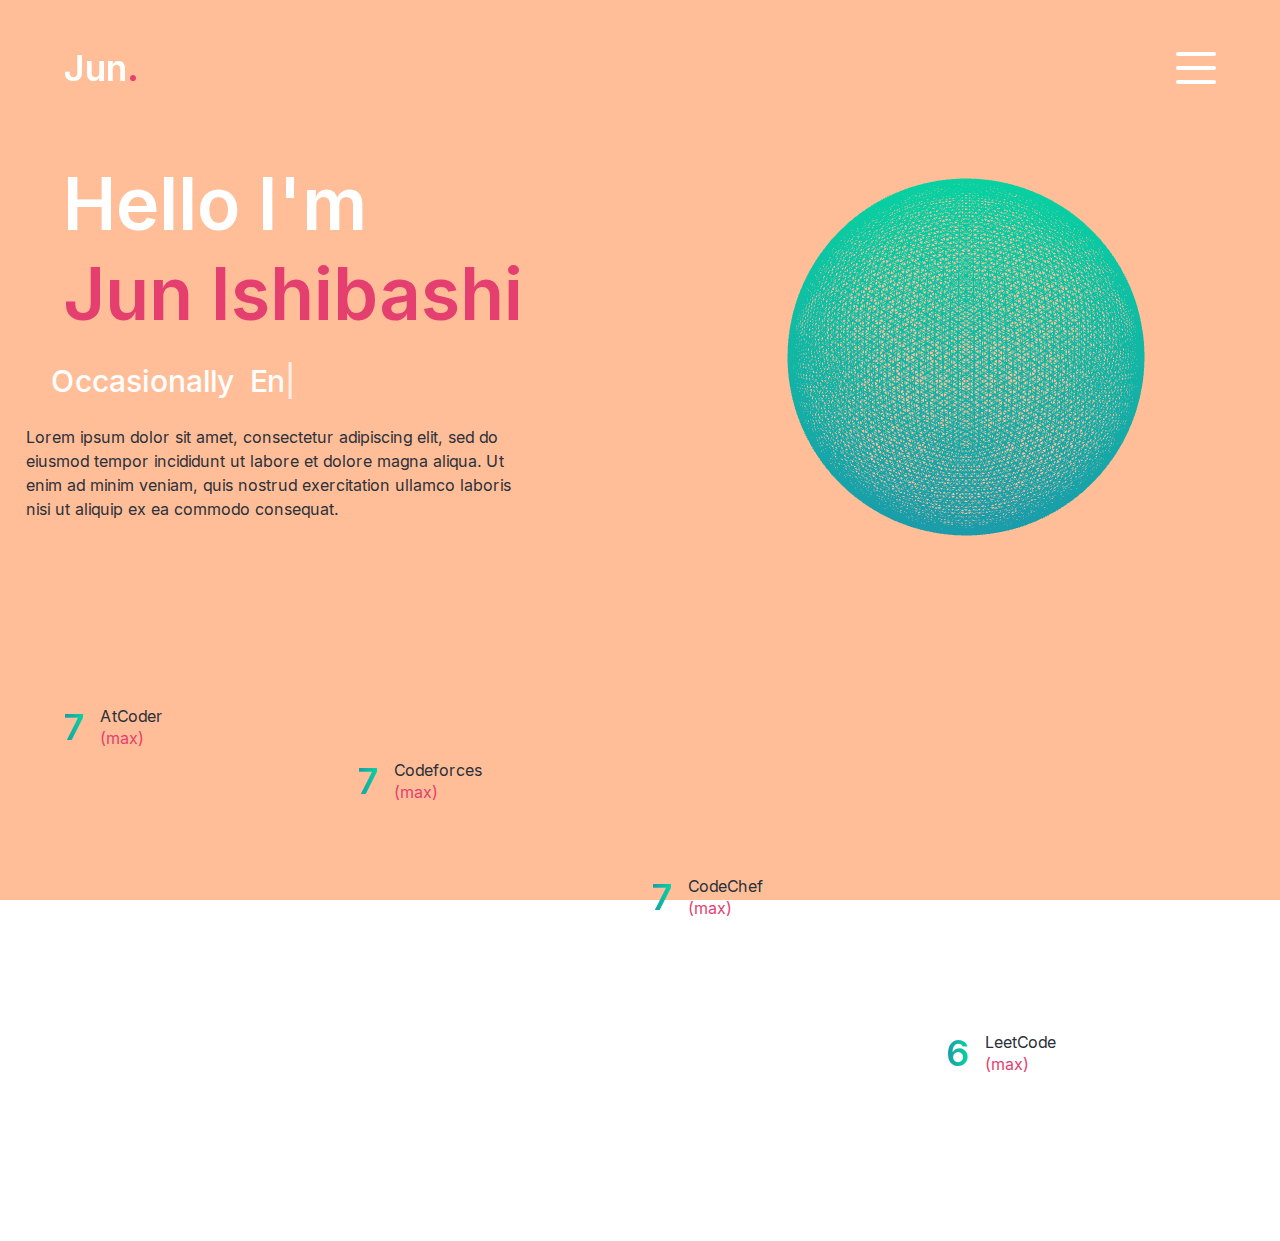
==== commit 0d142b71: "Fixed: element height" ====
--- a/index.html
+++ b/index.html
@@ -1 +1 @@
-<!DOCTYPE html><html lang="en"><head><meta charSet="utf-8"/><meta name="viewport" content="width=device-width, initial-scale=1"/><link rel="stylesheet" href="/_next/static/css/0f983202ada58476.css" data-precedence="next"/><link rel="preload" as="script" fetchPriority="low" href="/_next/static/chunks/webpack-5e0fa0b35218f894.js"/><script src="/_next/static/chunks/4bd1b696-62dc19156998bd32.js" async=""></script><script src="/_next/static/chunks/215-a279b4254807db33.js" async=""></script><script src="/_next/static/chunks/main-app-4d8655e62b57648d.js" async=""></script><script src="/_next/static/chunks/517-e767bdce272b45f0.js" async=""></script><script src="/_next/static/chunks/app/layout-27f3eec22a46a0eb.js" async=""></script><script src="/_next/static/chunks/b536a0f1-d86d43f572909e50.js" async=""></script><script src="/_next/static/chunks/0e762574-72a14e892b08d66d.js" async=""></script><script src="/_next/static/chunks/c15bf2b0-c5f2ab0c4ce668d5.js" async=""></script><script src="/_next/static/chunks/138-1305a2211346b83c.js" async=""></script><script src="/_next/static/chunks/212-11c06a2d3dbc5d22.js" async=""></script><script src="/_next/static/chunks/app/page-3f5bb6624aee751b.js" async=""></script><title>Jun Ishibashi Github Page</title><meta name="description" content="Jun Ishibashi Github Page"/><meta property="og:title" content="Jun Ishibashi Github Page"/><meta property="og:description" content="Jun Ishibashi Github Page"/><meta property="og:url" content="https://ishibashijun.github.io"/><meta property="og:type" content="website"/><meta name="twitter:card" content="summary"/><meta name="twitter:title" content="Jun Ishibashi Github Page"/><meta name="twitter:description" content="Jun Ishibashi Github Page"/><link rel="icon" href="/favicon.ico" type="image/x-icon" sizes="16x16"/><script src="/_next/static/chunks/polyfills-42372ed130431b0a.js" noModule=""></script></head><body class="__variable_6205a0 font-inter"><div class="w-screen, h-screen bg-gradient-to-b from-blue-100 to-red-100"><div class="h-screen w-screen fixed pointer-events-none bg-gradient-to-b from-blue-100 to-red-100 rounded-b-[100px] top-0 z-30"></div><div class="fixed m-auto top-0 bottom-0 left-0 right-0 text-black text-8xl cursor-default z-40 w-fit h-fit" style="opacity:1">HOME</div><div class="h-screen w-screen fixed pointer-events-none bg-gradient-to-b from-blue-100 to-red-100 rounded-t-[100px] bottom-0 z-30" style="height:140vh"></div><div class="alert-hero top-[20px] left-[50%] fixed mx-auto z-50" style="transform:translateX(-50%) translateY(-500px)"><div role="alert" class="relative w-full rounded-lg border border-slate-200 p-4 [&amp;&gt;svg~*]:pl-7 [&amp;&gt;svg+div]:translate-y-[-3px] [&amp;&gt;svg]:absolute [&amp;&gt;svg]:left-4 [&amp;&gt;svg]:top-4 [&amp;&gt;svg]:text-slate-950 dark:border-slate-800 dark:[&amp;&gt;svg]:text-slate-50 bg-white text-slate-950 dark:bg-slate-950 dark:text-slate-50 alert"><svg stroke="currentColor" fill="currentColor" stroke-width="0" viewBox="0 0 16 16" color="blue" style="color:blue" height="20" width="20" xmlns="http://www.w3.org/2000/svg"><path d="M8 15A7 7 0 1 1 8 1a7 7 0 0 1 0 14m0 1A8 8 0 1 0 8 0a8 8 0 0 0 0 16"></path><path d="m8.93 6.588-2.29.287-.082.38.45.083c.294.07.352.176.288.469l-.738 3.468c-.194.897.105 1.319.808 1.319.545 0 1.178-.252 1.465-.598l.088-.416c-.2.176-.492.246-.686.246-.275 0-.375-.193-.304-.533zM9 4.5a1 1 0 1 1-2 0 1 1 0 0 1 2 0"></path></svg><h5 class="mb-1 font-medium leading-none tracking-tight text-blue-800">Clicking the sphere will trigger the music to play!</h5><div class="text-sm [&amp;_p]:leading-relaxed">&quot;10°c&quot; by しゃろう@Sharou.</div></div></div><header class="bg-transparent mx-auto py-8 xl:py-12 fixed top-0 right-0 left-0 w-full z-10"><div class="mx-auto px-[5vw] flex justify-between items-center"><a href="/"><h1 class="text-[var(--peach-palette4)] text-4xl font-semibold">Jun<span class="text-[var(--peach-palette1)]">.</span></h1></a><div class="mobile-nav"><nav><div class="links flex flex-col items-center justify-center"><div class="bg-white/70 linkgs-bg fixed top-0 right-0 bottom-0 w-[200px] md:w-[400px] z-30"><div class="links absolute w-full h-full flex flex-col items-center justify-center gap-5"><a class="text-[var(--peach-palette1)] border-b-2 border-[var(--peach-palette1)] text-xl md:text-5xl capitalize" href="/" tabindex="0" style="transform-origin:top left">home</a><a class="text-black text-xl md:text-5xl capitalize" href="/about" tabindex="0" style="transform-origin:top left">about</a></div></div><button title="Click to open navigations" type="button" class="w-10 h-8 flex flex-col justify-between z-50 relative"><div class="bg-black w-10 h-1 rounded origin-left"></div><div class="bg-black w-10 h-1 rounded"></div><div class="bg-black w-10 h-1 rounded origin-left"></div></button></div></nav></div></div></header><div class="hero bg-[var(--pantone-2024)] w-full h-screen"><div class="container"><div class="flex flex-col xl:flex-row items-center justify-between xl:pb-24"><div class="text-center xl:text-left order-2 xl:order-none" style="opacity:0;transform:translateX(-500px)"><h1 class="text-3xl md:text-5xl lg:text-5xl xl:text-7xl xl:leading-tight font-semibold mb-6" style="opacity:0;transform:translateX(-500px)">Hello I&#x27;m <br/> <span class="text-[var(--peach-palette1)]">Jun Ishibashi</span></h1><h3 class="text-left xl:ml-0 ml-20 text-lg md:text-3xl xl:text-3xl xl:leading-tight font-medium mb-6" style="opacity:0;transform:translateX(-500px)">Occasionally <span class="ml-2"></span></h3><p class="max-w-[500px] mb-9 text-xs md:text-base text-[var(--peach-palette4)]" style="opacity:0;transform:translateX(-500px)">Lorem ipsum dolor sit amet, consectetur adipiscing elit, sed do eiusmod tempor incididunt ut labore et dolore magna aliqua. Ut enim ad minim veniam, quis nostrud exercitation ullamco laboris nisi ut aliquip ex ea commodo consequat.</p></div><div class="order-1 xl:order-none mb-8 md:mb-0"><div class="w-full h-full"><canvas class="max-w-[500px] max-h-[500px]" style="opacity:0;transform:translateY(-1000px)"></canvas></div></div></div><div class="stats pt-4 pb-12 xl:pt-0 xl:pb-0"><div class="mx-auto"><div class="flex flex-wrap gap-6 max-w-4/5 mx-auto xl:max-w-none" style="opacity:0;transform:translateY(500px)"><div class="flex-1 flex gap-4 items-center justify-center xl:justify-start" style="opacity:0;transform:translateY(500px)"><span class="text-2xl xl:text-4xl font-extrabold text-[var(--peach-palette4)] bg-gradient-to-r from-[#1b9aaa] to-[#06d6a0] bg-clip-text text-transparent"></span><p class="max-w-24 leading-snug text-[var(--peach-palette4)]">AtCoder<br/><span class="text-[var(--peach-palette1)]">(max)</span></p></div><div class="flex-1 flex gap-4 items-center justify-center xl:justify-start" style="opacity:0;transform:translateY(500px)"><span class="text-2xl xl:text-4xl font-extrabold text-[var(--peach-palette4)] bg-gradient-to-r from-[#1b9aaa] to-[#06d6a0] bg-clip-text text-transparent"></span><p class="max-w-24 leading-snug text-[var(--peach-palette4)]">Codeforces<br/><span class="text-[var(--peach-palette1)]">(max)</span></p></div><div class="flex-1 flex gap-4 items-center justify-center xl:justify-start" style="opacity:0;transform:translateY(500px)"><span class="text-2xl xl:text-4xl font-extrabold text-[var(--peach-palette4)] bg-gradient-to-r from-[#1b9aaa] to-[#06d6a0] bg-clip-text text-transparent"></span><p class="max-w-24 leading-snug text-[var(--peach-palette4)]">CodeChef<br/><span class="text-[var(--peach-palette1)]">(max)</span></p></div><div class="flex-1 flex gap-4 items-center justify-center xl:justify-start" style="opacity:0;transform:translateY(500px)"><span class="text-2xl xl:text-4xl font-extrabold text-[var(--peach-palette4)] bg-gradient-to-r from-[#1b9aaa] to-[#06d6a0] bg-clip-text text-transparent"></span><p class="max-w-24 leading-snug text-[var(--peach-palette4)]">LeetCode<br/><span class="text-[var(--peach-palette1)]">(max)</span></p></div></div></div></div></div></div></div><script src="/_next/static/chunks/webpack-5e0fa0b35218f894.js" async=""></script><script>(self.__next_f=self.__next_f||[]).push([0])</script><script>self.__next_f.push([1,"2:\"$Sreact.fragment\"\n3:I[1969,[\"517\",\"static/chunks/517-e767bdce272b45f0.js\",\"185\",\"static/chunks/app/layout-27f3eec22a46a0eb.js\"],\"default\"]\n4:I[9275,[],\"\"]\n5:I[1343,[],\"\"]\n6:I[6513,[],\"ClientPageRoot\"]\n7:I[8518,[\"689\",\"static/chunks/b536a0f1-d86d43f572909e50.js\",\"779\",\"static/chunks/0e762574-72a14e892b08d66d.js\",\"922\",\"static/chunks/c15bf2b0-c5f2ab0c4ce668d5.js\",\"517\",\"static/chunks/517-e767bdce272b45f0.js\",\"138\",\"static/chunks/138-1305a2211346b83c.js\",\"212\",\"static/chunks/212-11c06a2d3dbc5d22.js\",\"931\",\"static/chunks/app/page-3f5bb6624aee751b.js\"],\"default\"]\na:I[3120,[],\"OutletBoundary\"]\nc:I[3120,[],\"MetadataBoundary\"]\ne:I[3120,[],\"ViewportBoundary\"]\n10:I[6130,[],\"\"]\n1:HL[\"/_next/static/css/0f983202ada58476.css\",\"style\"]\n"])</script><script>self.__next_f.push([1,"0:{\"P\":null,\"b\":\"6LFe4X0Jh0PKu1GWNO9f7\",\"p\":\"\",\"c\":[\"\",\"\"],\"i\":false,\"f\":[[[\"\",{\"children\":[\"__PAGE__\",{}]},\"$undefined\",\"$undefined\",true],[\"\",[\"$\",\"$2\",\"c\",{\"children\":[[[\"$\",\"link\",\"0\",{\"rel\":\"stylesheet\",\"href\":\"/_next/static/css/0f983202ada58476.css\",\"precedence\":\"next\",\"crossOrigin\":\"$undefined\",\"nonce\":\"$undefined\"}]],[\"$\",\"html\",null,{\"lang\":\"en\",\"children\":[\"$\",\"body\",null,{\"className\":\"__variable_6205a0 font-inter\",\"children\":[\"$\",\"$L3\",null,{\"children\":[\"$\",\"$L4\",null,{\"parallelRouterKey\":\"children\",\"segmentPath\":[\"children\"],\"error\":\"$undefined\",\"errorStyles\":\"$undefined\",\"errorScripts\":\"$undefined\",\"template\":[\"$\",\"$L5\",null,{}],\"templateStyles\":\"$undefined\",\"templateScripts\":\"$undefined\",\"notFound\":[[\"$\",\"title\",null,{\"children\":\"404: This page could not be found.\"}],[\"$\",\"div\",null,{\"style\":{\"fontFamily\":\"system-ui,\\\"Segoe UI\\\",Roboto,Helvetica,Arial,sans-serif,\\\"Apple Color Emoji\\\",\\\"Segoe UI Emoji\\\"\",\"height\":\"100vh\",\"textAlign\":\"center\",\"display\":\"flex\",\"flexDirection\":\"column\",\"alignItems\":\"center\",\"justifyContent\":\"center\"},\"children\":[\"$\",\"div\",null,{\"children\":[[\"$\",\"style\",null,{\"dangerouslySetInnerHTML\":{\"__html\":\"body{color:#000;background:#fff;margin:0}.next-error-h1{border-right:1px solid rgba(0,0,0,.3)}@media (prefers-color-scheme:dark){body{color:#fff;background:#000}.next-error-h1{border-right:1px solid rgba(255,255,255,.3)}}\"}}],[\"$\",\"h1\",null,{\"className\":\"next-error-h1\",\"style\":{\"display\":\"inline-block\",\"margin\":\"0 20px 0 0\",\"padding\":\"0 23px 0 0\",\"fontSize\":24,\"fontWeight\":500,\"verticalAlign\":\"top\",\"lineHeight\":\"49px\"},\"children\":\"404\"}],[\"$\",\"div\",null,{\"style\":{\"display\":\"inline-block\"},\"children\":[\"$\",\"h2\",null,{\"style\":{\"fontSize\":14,\"fontWeight\":400,\"lineHeight\":\"49px\",\"margin\":0},\"children\":\"This page could not be found.\"}]}]]}]}]],\"notFoundStyles\":[]}]}]}]}]]}],{\"children\":[\"__PAGE__\",[\"$\",\"$2\",\"c\",{\"children\":[[\"$\",\"$L6\",null,{\"Component\":\"$7\",\"searchParams\":{},\"params\":{},\"promises\":[\"$@8\",\"$@9\"]}],null,[\"$\",\"$La\",null,{\"children\":\"$Lb\"}]]}],{},null]},null],[\"$\",\"$2\",\"h\",{\"children\":[null,[\"$\",\"$2\",\"1ZdWs-WwYBEe_TmwXo5Ri\",{\"children\":[[\"$\",\"$Lc\",null,{\"children\":\"$Ld\"}],[\"$\",\"$Le\",null,{\"children\":\"$Lf\"}],null]}]]}]]],\"m\":\"$undefined\",\"G\":[\"$10\",\"$undefined\"],\"s\":false,\"S\":true}\n"])</script><script>self.__next_f.push([1,"8:{}\n9:{}\n"])</script><script>self.__next_f.push([1,"f:[[\"$\",\"meta\",\"0\",{\"name\":\"viewport\",\"content\":\"width=device-width, initial-scale=1\"}]]\nd:[[\"$\",\"meta\",\"0\",{\"charSet\":\"utf-8\"}],[\"$\",\"title\",\"1\",{\"children\":\"Jun Ishibashi Github Page\"}],[\"$\",\"meta\",\"2\",{\"name\":\"description\",\"content\":\"Jun Ishibashi Github Page\"}],[\"$\",\"meta\",\"3\",{\"property\":\"og:title\",\"content\":\"Jun Ishibashi Github Page\"}],[\"$\",\"meta\",\"4\",{\"property\":\"og:description\",\"content\":\"Jun Ishibashi Github Page\"}],[\"$\",\"meta\",\"5\",{\"property\":\"og:url\",\"content\":\"https://ishibashijun.github.io\"}],[\"$\",\"meta\",\"6\",{\"property\":\"og:type\",\"content\":\"website\"}],[\"$\",\"meta\",\"7\",{\"name\":\"twitter:card\",\"content\":\"summary\"}],[\"$\",\"meta\",\"8\",{\"name\":\"twitter:title\",\"content\":\"Jun Ishibashi Github Page\"}],[\"$\",\"meta\",\"9\",{\"name\":\"twitter:description\",\"content\":\"Jun Ishibashi Github Page\"}],[\"$\",\"link\",\"10\",{\"rel\":\"icon\",\"href\":\"/favicon.ico\",\"type\":\"image/x-icon\",\"sizes\":\"16x16\"}]]\n"])</script><script>self.__next_f.push([1,"b:null\n"])</script></body></html>+<!DOCTYPE html><html lang="en"><head><meta charSet="utf-8"/><meta name="viewport" content="width=device-width, initial-scale=1"/><link rel="stylesheet" href="/_next/static/css/63a2584fcbe44678.css" data-precedence="next"/><link rel="preload" as="script" fetchPriority="low" href="/_next/static/chunks/webpack-5e0fa0b35218f894.js"/><script src="/_next/static/chunks/4bd1b696-62dc19156998bd32.js" async=""></script><script src="/_next/static/chunks/215-a279b4254807db33.js" async=""></script><script src="/_next/static/chunks/main-app-4d8655e62b57648d.js" async=""></script><script src="/_next/static/chunks/517-e767bdce272b45f0.js" async=""></script><script src="/_next/static/chunks/app/layout-8d4cb5db8431b963.js" async=""></script><script src="/_next/static/chunks/b536a0f1-d86d43f572909e50.js" async=""></script><script src="/_next/static/chunks/0e762574-72a14e892b08d66d.js" async=""></script><script src="/_next/static/chunks/c15bf2b0-c5f2ab0c4ce668d5.js" async=""></script><script src="/_next/static/chunks/138-1305a2211346b83c.js" async=""></script><script src="/_next/static/chunks/212-11c06a2d3dbc5d22.js" async=""></script><script src="/_next/static/chunks/app/page-c51b2a037f026bfb.js" async=""></script><title>Jun Ishibashi Github Page</title><meta name="description" content="Jun Ishibashi Github Page"/><meta property="og:title" content="Jun Ishibashi Github Page"/><meta property="og:description" content="Jun Ishibashi Github Page"/><meta property="og:url" content="https://ishibashijun.github.io"/><meta property="og:type" content="website"/><meta name="twitter:card" content="summary"/><meta name="twitter:title" content="Jun Ishibashi Github Page"/><meta name="twitter:description" content="Jun Ishibashi Github Page"/><link rel="icon" href="/favicon.ico" type="image/x-icon" sizes="16x16"/><script src="/_next/static/chunks/polyfills-42372ed130431b0a.js" noModule=""></script></head><body class="__variable_6205a0 font-inter"><div class="w-full h-full bg-gradient-to-b from-blue-100 to-red-100"><div class="h-screen w-screen fixed pointer-events-none bg-gradient-to-b from-blue-100 to-red-100 rounded-b-[100px] top-0 z-30"></div><div class="fixed m-auto top-0 bottom-0 left-0 right-0 text-black text-8xl cursor-default z-40 w-fit h-fit" style="opacity:1">HOME</div><div class="h-screen w-screen fixed pointer-events-none bg-gradient-to-b from-blue-100 to-red-100 rounded-t-[100px] bottom-0 z-30" style="height:140vh"></div><div class="alert-hero top-[20px] left-[50%] fixed mx-auto z-50" style="transform:translateX(-50%) translateY(-500px)"><div role="alert" class="relative w-full rounded-lg border border-slate-200 p-4 [&amp;&gt;svg~*]:pl-7 [&amp;&gt;svg+div]:translate-y-[-3px] [&amp;&gt;svg]:absolute [&amp;&gt;svg]:left-4 [&amp;&gt;svg]:top-4 [&amp;&gt;svg]:text-slate-950 dark:border-slate-800 dark:[&amp;&gt;svg]:text-slate-50 bg-white text-slate-950 dark:bg-slate-950 dark:text-slate-50 alert"><svg stroke="currentColor" fill="currentColor" stroke-width="0" viewBox="0 0 16 16" color="blue" style="color:blue" height="20" width="20" xmlns="http://www.w3.org/2000/svg"><path d="M8 15A7 7 0 1 1 8 1a7 7 0 0 1 0 14m0 1A8 8 0 1 0 8 0a8 8 0 0 0 0 16"></path><path d="m8.93 6.588-2.29.287-.082.38.45.083c.294.07.352.176.288.469l-.738 3.468c-.194.897.105 1.319.808 1.319.545 0 1.178-.252 1.465-.598l.088-.416c-.2.176-.492.246-.686.246-.275 0-.375-.193-.304-.533zM9 4.5a1 1 0 1 1-2 0 1 1 0 0 1 2 0"></path></svg><h5 class="mb-1 font-medium leading-none tracking-tight text-blue-800">Clicking the sphere will trigger the music to play!</h5><div class="text-sm [&amp;_p]:leading-relaxed">&quot;10°c&quot; by しゃろう@Sharou.</div></div></div><header class="bg-transparent mx-auto py-8 xl:py-12 fixed top-0 right-0 left-0 w-full z-10"><div class="mx-auto px-[5vw] flex justify-between items-center"><a href="/"><h1 class="text-[var(--peach-palette4)] text-4xl font-semibold">Jun<span class="text-[var(--peach-palette1)]">.</span></h1></a><div class="mobile-nav"><nav><div class="links flex flex-col items-center justify-center"><div class="bg-white/70 linkgs-bg fixed top-0 right-0 bottom-0 w-[200px] md:w-[400px] z-30"><div class="links absolute w-full h-full flex flex-col items-center justify-center gap-5"><a class="text-[var(--peach-palette1)] border-b-2 border-[var(--peach-palette1)] text-xl md:text-5xl capitalize" href="/" tabindex="0" style="transform-origin:top left">home</a><a class="text-black text-xl md:text-5xl capitalize" href="/about" tabindex="0" style="transform-origin:top left">about</a></div></div><button title="Click to open navigations" type="button" class="w-10 h-8 flex flex-col justify-between z-50 relative"><div class="bg-black w-10 h-1 rounded origin-left"></div><div class="bg-black w-10 h-1 rounded"></div><div class="bg-black w-10 h-1 rounded origin-left"></div></button></div></nav></div></div></header><div class="hero bg-[var(--pantone-2024)] w-full h-full  min-h-screen"><div class="container"><div class="flex flex-col xl:flex-row items-center justify-between xl:pb-24"><div class="text-center xl:text-left order-2 xl:order-none" style="opacity:0;transform:translateX(-500px)"><h1 class="text-3xl md:text-5xl lg:text-5xl xl:text-7xl xl:leading-tight font-semibold mb-6" style="opacity:0;transform:translateX(-500px)">Hello I&#x27;m <br/> <span class="text-[var(--peach-palette1)]">Jun Ishibashi</span></h1><h3 class="text-left xl:ml-0 ml-20 text-lg md:text-3xl xl:text-3xl xl:leading-tight font-medium mb-6" style="opacity:0;transform:translateX(-500px)">Occasionally <span class="ml-2"></span></h3><p class="max-w-[500px] mb-9 text-xs md:text-base text-[var(--peach-palette4)]" style="opacity:0;transform:translateX(-500px)">Lorem ipsum dolor sit amet, consectetur adipiscing elit, sed do eiusmod tempor incididunt ut labore et dolore magna aliqua. Ut enim ad minim veniam, quis nostrud exercitation ullamco laboris nisi ut aliquip ex ea commodo consequat.</p></div><div class="order-1 xl:order-none mb-8 md:mb-0"><div class="w-full h-full"><canvas class="max-w-[500px] max-h-[500px]" style="opacity:0;transform:translateY(-1000px)"></canvas></div></div></div><div class="stats pt-4 pb-12 xl:pt-0 xl:pb-0"><div class="mx-auto"><div class="flex flex-wrap gap-6 max-w-4/5 mx-auto xl:max-w-none" style="opacity:0;transform:translateY(500px)"><div class="flex-1 flex gap-4 items-center justify-center xl:justify-start" style="opacity:0;transform:translateY(500px)"><span class="text-2xl xl:text-4xl font-extrabold text-[var(--peach-palette4)] bg-gradient-to-r from-[#1b9aaa] to-[#06d6a0] bg-clip-text text-transparent"></span><p class="max-w-24 leading-snug text-[var(--peach-palette4)]">AtCoder<br/><span class="text-[var(--peach-palette1)]">(max)</span></p></div><div class="flex-1 flex gap-4 items-center justify-center xl:justify-start" style="opacity:0;transform:translateY(500px)"><span class="text-2xl xl:text-4xl font-extrabold text-[var(--peach-palette4)] bg-gradient-to-r from-[#1b9aaa] to-[#06d6a0] bg-clip-text text-transparent"></span><p class="max-w-24 leading-snug text-[var(--peach-palette4)]">Codeforces<br/><span class="text-[var(--peach-palette1)]">(max)</span></p></div><div class="flex-1 flex gap-4 items-center justify-center xl:justify-start" style="opacity:0;transform:translateY(500px)"><span class="text-2xl xl:text-4xl font-extrabold text-[var(--peach-palette4)] bg-gradient-to-r from-[#1b9aaa] to-[#06d6a0] bg-clip-text text-transparent"></span><p class="max-w-24 leading-snug text-[var(--peach-palette4)]">CodeChef<br/><span class="text-[var(--peach-palette1)]">(max)</span></p></div><div class="flex-1 flex gap-4 items-center justify-center xl:justify-start" style="opacity:0;transform:translateY(500px)"><span class="text-2xl xl:text-4xl font-extrabold text-[var(--peach-palette4)] bg-gradient-to-r from-[#1b9aaa] to-[#06d6a0] bg-clip-text text-transparent"></span><p class="max-w-24 leading-snug text-[var(--peach-palette4)]">LeetCode<br/><span class="text-[var(--peach-palette1)]">(max)</span></p></div></div></div></div></div></div></div><script src="/_next/static/chunks/webpack-5e0fa0b35218f894.js" async=""></script><script>(self.__next_f=self.__next_f||[]).push([0])</script><script>self.__next_f.push([1,"2:\"$Sreact.fragment\"\n3:I[1969,[\"517\",\"static/chunks/517-e767bdce272b45f0.js\",\"185\",\"static/chunks/app/layout-8d4cb5db8431b963.js\"],\"default\"]\n4:I[9275,[],\"\"]\n5:I[1343,[],\"\"]\n6:I[6513,[],\"ClientPageRoot\"]\n7:I[8518,[\"689\",\"static/chunks/b536a0f1-d86d43f572909e50.js\",\"779\",\"static/chunks/0e762574-72a14e892b08d66d.js\",\"922\",\"static/chunks/c15bf2b0-c5f2ab0c4ce668d5.js\",\"517\",\"static/chunks/517-e767bdce272b45f0.js\",\"138\",\"static/chunks/138-1305a2211346b83c.js\",\"212\",\"static/chunks/212-11c06a2d3dbc5d22.js\",\"931\",\"static/chunks/app/page-c51b2a037f026bfb.js\"],\"default\"]\na:I[3120,[],\"OutletBoundary\"]\nc:I[3120,[],\"MetadataBoundary\"]\ne:I[3120,[],\"ViewportBoundary\"]\n10:I[6130,[],\"\"]\n1:HL[\"/_next/static/css/63a2584fcbe44678.css\",\"style\"]\n"])</script><script>self.__next_f.push([1,"0:{\"P\":null,\"b\":\"DXpTzXqncGi78XFW_uG04\",\"p\":\"\",\"c\":[\"\",\"\"],\"i\":false,\"f\":[[[\"\",{\"children\":[\"__PAGE__\",{}]},\"$undefined\",\"$undefined\",true],[\"\",[\"$\",\"$2\",\"c\",{\"children\":[[[\"$\",\"link\",\"0\",{\"rel\":\"stylesheet\",\"href\":\"/_next/static/css/63a2584fcbe44678.css\",\"precedence\":\"next\",\"crossOrigin\":\"$undefined\",\"nonce\":\"$undefined\"}]],[\"$\",\"html\",null,{\"lang\":\"en\",\"children\":[\"$\",\"body\",null,{\"className\":\"__variable_6205a0 font-inter\",\"children\":[\"$\",\"$L3\",null,{\"children\":[\"$\",\"$L4\",null,{\"parallelRouterKey\":\"children\",\"segmentPath\":[\"children\"],\"error\":\"$undefined\",\"errorStyles\":\"$undefined\",\"errorScripts\":\"$undefined\",\"template\":[\"$\",\"$L5\",null,{}],\"templateStyles\":\"$undefined\",\"templateScripts\":\"$undefined\",\"notFound\":[[\"$\",\"title\",null,{\"children\":\"404: This page could not be found.\"}],[\"$\",\"div\",null,{\"style\":{\"fontFamily\":\"system-ui,\\\"Segoe UI\\\",Roboto,Helvetica,Arial,sans-serif,\\\"Apple Color Emoji\\\",\\\"Segoe UI Emoji\\\"\",\"height\":\"100vh\",\"textAlign\":\"center\",\"display\":\"flex\",\"flexDirection\":\"column\",\"alignItems\":\"center\",\"justifyContent\":\"center\"},\"children\":[\"$\",\"div\",null,{\"children\":[[\"$\",\"style\",null,{\"dangerouslySetInnerHTML\":{\"__html\":\"body{color:#000;background:#fff;margin:0}.next-error-h1{border-right:1px solid rgba(0,0,0,.3)}@media (prefers-color-scheme:dark){body{color:#fff;background:#000}.next-error-h1{border-right:1px solid rgba(255,255,255,.3)}}\"}}],[\"$\",\"h1\",null,{\"className\":\"next-error-h1\",\"style\":{\"display\":\"inline-block\",\"margin\":\"0 20px 0 0\",\"padding\":\"0 23px 0 0\",\"fontSize\":24,\"fontWeight\":500,\"verticalAlign\":\"top\",\"lineHeight\":\"49px\"},\"children\":\"404\"}],[\"$\",\"div\",null,{\"style\":{\"display\":\"inline-block\"},\"children\":[\"$\",\"h2\",null,{\"style\":{\"fontSize\":14,\"fontWeight\":400,\"lineHeight\":\"49px\",\"margin\":0},\"children\":\"This page could not be found.\"}]}]]}]}]],\"notFoundStyles\":[]}]}]}]}]]}],{\"children\":[\"__PAGE__\",[\"$\",\"$2\",\"c\",{\"children\":[[\"$\",\"$L6\",null,{\"Component\":\"$7\",\"searchParams\":{},\"params\":{},\"promises\":[\"$@8\",\"$@9\"]}],null,[\"$\",\"$La\",null,{\"children\":\"$Lb\"}]]}],{},null]},null],[\"$\",\"$2\",\"h\",{\"children\":[null,[\"$\",\"$2\",\"QZYx1E9LRtQc6aCMzswRF\",{\"children\":[[\"$\",\"$Lc\",null,{\"children\":\"$Ld\"}],[\"$\",\"$Le\",null,{\"children\":\"$Lf\"}],null]}]]}]]],\"m\":\"$undefined\",\"G\":[\"$10\",\"$undefined\"],\"s\":false,\"S\":true}\n"])</script><script>self.__next_f.push([1,"8:{}\n9:{}\n"])</script><script>self.__next_f.push([1,"f:[[\"$\",\"meta\",\"0\",{\"name\":\"viewport\",\"content\":\"width=device-width, initial-scale=1\"}]]\nd:[[\"$\",\"meta\",\"0\",{\"charSet\":\"utf-8\"}],[\"$\",\"title\",\"1\",{\"children\":\"Jun Ishibashi Github Page\"}],[\"$\",\"meta\",\"2\",{\"name\":\"description\",\"content\":\"Jun Ishibashi Github Page\"}],[\"$\",\"meta\",\"3\",{\"property\":\"og:title\",\"content\":\"Jun Ishibashi Github Page\"}],[\"$\",\"meta\",\"4\",{\"property\":\"og:description\",\"content\":\"Jun Ishibashi Github Page\"}],[\"$\",\"meta\",\"5\",{\"property\":\"og:url\",\"content\":\"https://ishibashijun.github.io\"}],[\"$\",\"meta\",\"6\",{\"property\":\"og:type\",\"content\":\"website\"}],[\"$\",\"meta\",\"7\",{\"name\":\"twitter:card\",\"content\":\"summary\"}],[\"$\",\"meta\",\"8\",{\"name\":\"twitter:title\",\"content\":\"Jun Ishibashi Github Page\"}],[\"$\",\"meta\",\"9\",{\"name\":\"twitter:description\",\"content\":\"Jun Ishibashi Github Page\"}],[\"$\",\"link\",\"10\",{\"rel\":\"icon\",\"href\":\"/favicon.ico\",\"type\":\"image/x-icon\",\"sizes\":\"16x16\"}]]\n"])</script><script>self.__next_f.push([1,"b:null\n"])</script></body></html>--- a/_next/static/css/63a2584fcbe44678.css
+++ b/_next/static/css/63a2584fcbe44678.css
@@ -0,0 +1,3 @@
+*,:after,:before{--tw-border-spacing-x:0;--tw-border-spacing-y:0;--tw-translate-x:0;--tw-translate-y:0;--tw-rotate:0;--tw-skew-x:0;--tw-skew-y:0;--tw-scale-x:1;--tw-scale-y:1;--tw-pan-x: ;--tw-pan-y: ;--tw-pinch-zoom: ;--tw-scroll-snap-strictness:proximity;--tw-gradient-from-position: ;--tw-gradient-via-position: ;--tw-gradient-to-position: ;--tw-ordinal: ;--tw-slashed-zero: ;--tw-numeric-figure: ;--tw-numeric-spacing: ;--tw-numeric-fraction: ;--tw-ring-inset: ;--tw-ring-offset-width:0px;--tw-ring-offset-color:#fff;--tw-ring-color:rgba(59,130,246,.5);--tw-ring-offset-shadow:0 0 #0000;--tw-ring-shadow:0 0 #0000;--tw-shadow:0 0 #0000;--tw-shadow-colored:0 0 #0000;--tw-blur: ;--tw-brightness: ;--tw-contrast: ;--tw-grayscale: ;--tw-hue-rotate: ;--tw-invert: ;--tw-saturate: ;--tw-sepia: ;--tw-drop-shadow: ;--tw-backdrop-blur: ;--tw-backdrop-brightness: ;--tw-backdrop-contrast: ;--tw-backdrop-grayscale: ;--tw-backdrop-hue-rotate: ;--tw-backdrop-invert: ;--tw-backdrop-opacity: ;--tw-backdrop-saturate: ;--tw-backdrop-sepia: ;--tw-contain-size: ;--tw-contain-layout: ;--tw-contain-paint: ;--tw-contain-style: }::backdrop{--tw-border-spacing-x:0;--tw-border-spacing-y:0;--tw-translate-x:0;--tw-translate-y:0;--tw-rotate:0;--tw-skew-x:0;--tw-skew-y:0;--tw-scale-x:1;--tw-scale-y:1;--tw-pan-x: ;--tw-pan-y: ;--tw-pinch-zoom: ;--tw-scroll-snap-strictness:proximity;--tw-gradient-from-position: ;--tw-gradient-via-position: ;--tw-gradient-to-position: ;--tw-ordinal: ;--tw-slashed-zero: ;--tw-numeric-figure: ;--tw-numeric-spacing: ;--tw-numeric-fraction: ;--tw-ring-inset: ;--tw-ring-offset-width:0px;--tw-ring-offset-color:#fff;--tw-ring-color:rgba(59,130,246,.5);--tw-ring-offset-shadow:0 0 #0000;--tw-ring-shadow:0 0 #0000;--tw-shadow:0 0 #0000;--tw-shadow-colored:0 0 #0000;--tw-blur: ;--tw-brightness: ;--tw-contrast: ;--tw-grayscale: ;--tw-hue-rotate: ;--tw-invert: ;--tw-saturate: ;--tw-sepia: ;--tw-drop-shadow: ;--tw-backdrop-blur: ;--tw-backdrop-brightness: ;--tw-backdrop-contrast: ;--tw-backdrop-grayscale: ;--tw-backdrop-hue-rotate: ;--tw-backdrop-invert: ;--tw-backdrop-opacity: ;--tw-backdrop-saturate: ;--tw-backdrop-sepia: ;--tw-contain-size: ;--tw-contain-layout: ;--tw-contain-paint: ;--tw-contain-style: }/*
+! tailwindcss v3.4.14 | MIT License | https://tailwindcss.com
+*/*,:after,:before{box-sizing:border-box;border:0 solid #e5e7eb}:after,:before{--tw-content:""}:host,html{line-height:1.5;-webkit-text-size-adjust:100%;-moz-tab-size:4;tab-size:4;font-family:ui-sans-serif,system-ui,sans-serif,Apple Color Emoji,Segoe UI Emoji,Segoe UI Symbol,Noto Color Emoji;font-feature-settings:normal;font-variation-settings:normal;-webkit-tap-highlight-color:transparent}body{margin:0;line-height:inherit}hr{height:0;color:inherit;border-top-width:1px}abbr:where([title]){text-decoration:underline dotted}h1,h2,h3,h4,h5,h6{font-size:inherit;font-weight:inherit}a{color:inherit;text-decoration:inherit}b,strong{font-weight:bolder}code,kbd,pre,samp{font-family:ui-monospace,SFMono-Regular,Menlo,Monaco,Consolas,Liberation Mono,Courier New,monospace;font-feature-settings:normal;font-variation-settings:normal;font-size:1em}small{font-size:80%}sub,sup{font-size:75%;line-height:0;position:relative;vertical-align:baseline}sub{bottom:-.25em}sup{top:-.5em}table{text-indent:0;border-color:inherit;border-collapse:collapse}button,input,optgroup,select,textarea{font-family:inherit;font-feature-settings:inherit;font-variation-settings:inherit;font-size:100%;font-weight:inherit;line-height:inherit;letter-spacing:inherit;color:inherit;margin:0;padding:0}button,select{text-transform:none}button,input:where([type=button]),input:where([type=reset]),input:where([type=submit]){-webkit-appearance:button;background-color:transparent;background-image:none}:-moz-focusring{outline:auto}:-moz-ui-invalid{box-shadow:none}progress{vertical-align:baseline}::-webkit-inner-spin-button,::-webkit-outer-spin-button{height:auto}[type=search]{-webkit-appearance:textfield;outline-offset:-2px}::-webkit-search-decoration{-webkit-appearance:none}::-webkit-file-upload-button{-webkit-appearance:button;font:inherit}summary{display:list-item}blockquote,dd,dl,figure,h1,h2,h3,h4,h5,h6,hr,p,pre{margin:0}fieldset{margin:0}fieldset,legend{padding:0}menu,ol,ul{list-style:none;margin:0;padding:0}dialog{padding:0}textarea{resize:vertical}input::placeholder,textarea::placeholder{opacity:1;color:#9ca3af}[role=button],button{cursor:pointer}:disabled{cursor:default}audio,canvas,embed,iframe,img,object,svg,video{display:block;vertical-align:middle}img,video{max-width:100%;height:auto}[hidden]:where(:not([hidden=until-found])){display:none}body{color:var(--text-color);font-size:16px;line-height:24px}@media (min-width:640px){.container{max-width:640px}}@media (min-width:768px){.container{max-width:768px}}@media (min-width:1024px){.container{max-width:1024px}}@media (min-width:1280px){.container{max-width:1280px}}@media (min-width:1400px){.container{max-width:1400px}}.container{margin-left:auto;margin-right:auto;height:100%;width:100%;padding-left:5vw;padding-right:5vw;padding-top:6vh}@media (min-width:1280px){.container{padding-top:12vh}}.pointer-events-none{pointer-events:none}.fixed{position:fixed}.absolute{position:absolute}.relative{position:relative}.inset-0{inset:0}.bottom-0{bottom:0}.left-0{left:0}.left-\[50\%\]{left:50%}.right-0{right:0}.top-0{top:0}.top-\[20px\]{top:20px}.top-\[50\%\]{top:50%}.z-10{z-index:10}.z-30{z-index:30}.z-40{z-index:40}.z-50{z-index:50}.order-1{order:1}.order-2{order:2}.m-auto{margin:auto}.mx-auto{margin-left:auto;margin-right:auto}.mb-1{margin-bottom:.25rem}.mb-6{margin-bottom:1.5rem}.mb-8{margin-bottom:2rem}.mb-9{margin-bottom:2.25rem}.ml-2{margin-left:.5rem}.ml-20{margin-left:5rem}.mt-2{margin-top:.5rem}.flex{display:flex}.inline-flex{display:inline-flex}.grid{display:grid}.h-1{height:.25rem}.h-10{height:2.5rem}.h-11{height:2.75rem}.h-8{height:2rem}.h-9{height:2.25rem}.h-fit{height:fit-content}.h-full{height:100%}.h-screen{height:100vh}.max-h-\[500px\]{max-height:500px}.min-h-screen{min-height:100vh}.w-10{width:2.5rem}.w-\[200px\]{width:200px}.w-fit{width:fit-content}.w-full{width:100%}.w-screen{width:100vw}.max-w-24{max-width:6rem}.max-w-\[500px\]{max-width:500px}.max-w-lg{max-width:32rem}.flex-1{flex:1 1 0%}.grow{flex-grow:1}.origin-left{transform-origin:left}.translate-x-\[-50\%\]{--tw-translate-x:-50%}.translate-x-\[-50\%\],.translate-y-\[-50\%\]{transform:translate(var(--tw-translate-x),var(--tw-translate-y)) rotate(var(--tw-rotate)) skewX(var(--tw-skew-x)) skewY(var(--tw-skew-y)) scaleX(var(--tw-scale-x)) scaleY(var(--tw-scale-y))}.translate-y-\[-50\%\]{--tw-translate-y:-50%}.cursor-default{cursor:default}.flex-col{flex-direction:column}.flex-col-reverse{flex-direction:column-reverse}.flex-wrap{flex-wrap:wrap}.items-center{align-items:center}.justify-center{justify-content:center}.justify-between{justify-content:space-between}.gap-2{gap:.5rem}.gap-4{gap:1rem}.gap-5{gap:1.25rem}.gap-6{gap:1.5rem}.space-y-2>:not([hidden])~:not([hidden]){--tw-space-y-reverse:0;margin-top:calc(.5rem * calc(1 - var(--tw-space-y-reverse)));margin-bottom:calc(.5rem * var(--tw-space-y-reverse))}.whitespace-nowrap{white-space:nowrap}.break-all{word-break:break-all}.rounded{border-radius:.25rem}.rounded-lg{border-radius:.5rem}.rounded-md{border-radius:.375rem}.rounded-b-\[100px\]{border-bottom-right-radius:100px;border-bottom-left-radius:100px}.rounded-t-\[100px\]{border-top-left-radius:100px;border-top-right-radius:100px}.border{border-width:1px}.border-b-2{border-bottom-width:2px}.border-\[var\(--peach-palette1\)\]{border-color:var(--peach-palette1)}.border-red-500\/50{border-color:rgba(239,68,68,.5)}.border-slate-200{--tw-border-opacity:1;border-color:rgb(226 232 240/var(--tw-border-opacity))}.bg-\[var\(--pantone-2024\)\]{background-color:var(--pantone-2024)}.bg-black{--tw-bg-opacity:1;background-color:rgb(0 0 0/var(--tw-bg-opacity))}.bg-black\/80{background-color:rgba(0,0,0,.8)}.bg-red-500{--tw-bg-opacity:1;background-color:rgb(239 68 68/var(--tw-bg-opacity))}.bg-slate-100{--tw-bg-opacity:1;background-color:rgb(241 245 249/var(--tw-bg-opacity))}.bg-slate-900{--tw-bg-opacity:1;background-color:rgb(15 23 42/var(--tw-bg-opacity))}.bg-transparent{background-color:transparent}.bg-white{--tw-bg-opacity:1;background-color:rgb(255 255 255/var(--tw-bg-opacity))}.bg-white\/25{background-color:hsla(0,0%,100%,.25)}.bg-white\/70{background-color:hsla(0,0%,100%,.7)}.bg-gradient-to-b{background-image:linear-gradient(to bottom,var(--tw-gradient-stops))}.bg-gradient-to-r{background-image:linear-gradient(to right,var(--tw-gradient-stops))}.from-\[\#1b9aaa\]{--tw-gradient-from:#1b9aaa var(--tw-gradient-from-position);--tw-gradient-to:rgba(27,154,170,0) var(--tw-gradient-to-position);--tw-gradient-stops:var(--tw-gradient-from),var(--tw-gradient-to)}.from-blue-100{--tw-gradient-from:#dbeafe var(--tw-gradient-from-position);--tw-gradient-to:rgba(219,234,254,0) var(--tw-gradient-to-position);--tw-gradient-stops:var(--tw-gradient-from),var(--tw-gradient-to)}.to-\[\#06d6a0\]{--tw-gradient-to:#06d6a0 var(--tw-gradient-to-position)}.to-red-100{--tw-gradient-to:#fee2e2 var(--tw-gradient-to-position)}.bg-clip-text{background-clip:text}.p-4{padding:1rem}.p-6{padding:1.5rem}.px-3{padding-left:.75rem;padding-right:.75rem}.px-4{padding-left:1rem;padding-right:1rem}.px-8{padding-left:2rem;padding-right:2rem}.px-\[5vw\]{padding-left:5vw;padding-right:5vw}.py-2{padding-top:.5rem;padding-bottom:.5rem}.py-8{padding-top:2rem;padding-bottom:2rem}.py-\[4vh\]{padding-top:4vh;padding-bottom:4vh}.pb-12{padding-bottom:3rem}.pt-4{padding-top:1rem}.text-left{text-align:left}.text-center{text-align:center}.font-inter{font-family:var(--font-inter)}.text-2xl{font-size:1.5rem;line-height:2rem}.text-3xl{font-size:1.875rem;line-height:2.25rem}.text-4xl{font-size:2.25rem;line-height:2.5rem}.text-8xl{font-size:6rem;line-height:1}.text-lg{font-size:1.125rem;line-height:1.75rem}.text-sm{font-size:.875rem;line-height:1.25rem}.text-xl{font-size:1.25rem;line-height:1.75rem}.text-xs{font-size:.75rem;line-height:1rem}.font-bold{font-weight:700}.font-extrabold{font-weight:800}.font-medium{font-weight:500}.font-semibold{font-weight:600}.capitalize{text-transform:capitalize}.leading-none{line-height:1}.leading-snug{line-height:1.375}.leading-tight{line-height:1.25}.tracking-tight{letter-spacing:-.025em}.text-\[var\(--peach-palette1\)\]{color:var(--peach-palette1)}.text-\[var\(--peach-palette4\)\]{color:var(--peach-palette4)}.text-black{--tw-text-opacity:1;color:rgb(0 0 0/var(--tw-text-opacity))}.text-blue-800{--tw-text-opacity:1;color:rgb(30 64 175/var(--tw-text-opacity))}.text-red-500{--tw-text-opacity:1;color:rgb(239 68 68/var(--tw-text-opacity))}.text-slate-50{--tw-text-opacity:1;color:rgb(248 250 252/var(--tw-text-opacity))}.text-slate-500{--tw-text-opacity:1;color:rgb(100 116 139/var(--tw-text-opacity))}.text-slate-900{--tw-text-opacity:1;color:rgb(15 23 42/var(--tw-text-opacity))}.text-slate-950{--tw-text-opacity:1;color:rgb(2 6 23/var(--tw-text-opacity))}.text-transparent{color:transparent}.text-white{--tw-text-opacity:1;color:rgb(255 255 255/var(--tw-text-opacity))}.text-white\/15{color:hsla(0,0%,100%,.15)}.underline-offset-4{text-underline-offset:4px}.shadow-lg{--tw-shadow:0 10px 15px -3px rgba(0,0,0,.1),0 4px 6px -4px rgba(0,0,0,.1);--tw-shadow-colored:0 10px 15px -3px var(--tw-shadow-color),0 4px 6px -4px var(--tw-shadow-color);box-shadow:var(--tw-ring-offset-shadow,0 0 #0000),var(--tw-ring-shadow,0 0 #0000),var(--tw-shadow)}.outline{outline-style:solid}.ring-offset-white{--tw-ring-offset-color:#fff}.transition{transition-property:color,background-color,border-color,text-decoration-color,fill,stroke,opacity,box-shadow,transform,filter,backdrop-filter;transition-timing-function:cubic-bezier(.4,0,.2,1);transition-duration:.15s}.transition-colors{transition-property:color,background-color,border-color,text-decoration-color,fill,stroke;transition-timing-function:cubic-bezier(.4,0,.2,1);transition-duration:.15s}.duration-200{transition-duration:.2s}@keyframes enter{0%{opacity:var(--tw-enter-opacity,1);transform:translate3d(var(--tw-enter-translate-x,0),var(--tw-enter-translate-y,0),0) scale3d(var(--tw-enter-scale,1),var(--tw-enter-scale,1),var(--tw-enter-scale,1)) rotate(var(--tw-enter-rotate,0))}}@keyframes exit{to{opacity:var(--tw-exit-opacity,1);transform:translate3d(var(--tw-exit-translate-x,0),var(--tw-exit-translate-y,0),0) scale3d(var(--tw-exit-scale,1),var(--tw-exit-scale,1),var(--tw-exit-scale,1)) rotate(var(--tw-exit-rotate,0))}}.duration-200{animation-duration:.2s}:root{--one:#a76f3c;--two:#efa685;--three:#f6cf75;--four:#f5f3ec;--five:#64c08e;--pantone-2024:#ffbe98;--pantone-2023:#be3455;--pantone-2022:#6667ab;--pantone-2021:#f5df4d;--pantone-2020:#0f4c81;--primary-color:#1c1c22;--text-color:#fff;--accent-color:#ffc112;--hover-color:#f09;--peach-palette1:#e43f6f;--peach-palette2:#06d6a0;--peach-palette3:#1b9aaa;--peach-palette4:#2b303a;--magenta-palette1:#ecc8af;--magenta-palette2:#e7ad99;--magenta-palette3:#c18c5d;--magenta-palette4:#495867;--peri-palette1:#fde74c;--peri-palette2:#db5461;--peri-palette3:#e3655b;--peri-palette4:#68a691;--illuminating-palette1:#22577a;--illuminating-palette2:#38a3a5;--illuminating-palette3:#57cc99;--illuminating-palette4:#d5b9b2;--blue-palette1:#ecebe4;--blue-palette2:#cc998d;--blue-palette3:#16f4d0;--blue-palette4:#429ea6}.alert-hero{transform:translate(-50%)}@keyframes steam{0%{background-position:0 0}50%{background-position:400% 0}to{background-position:0 0}}.about-header{text-shadow:0 0 7px var(--text-color),0 0 10px var(--text-color),0 0 21px var(--text-color),0 0 42px var(--accent-color),0 0 82px var(--accent-color),0 0 92px var(--accent-color),0 0 102px var(--accent-color),0 0 151px var(--accent-color)}.about a,.about-header{color:var(--text-color)}.about a{text-decoration:none}.about a:hover{z-index:2;color:var(--text-color);text-shadow:0 0 7px var(--text-color),0 0 10px var(--text-color),0 0 21px var(--text-color),0 0 42px var(--hover-color),0 0 82px var(--hover-color),0 0 92px var(--hover-color),0 0 102px var(--hover-color)}.row{--bs-gutter-x:1.5rem;--bs-gutter-y:0;margin-top:calc(-1 * var(--bs-gutter-y));margin-right:calc(-.5 * var(--bs-gutter-x));margin-left:calc(-.5 * var(--bs-gutter-x))}.row>*{flex-shrink:0;width:100%;max-width:100%;padding-right:calc(var(--bs-gutter-x) * .5);padding-left:calc(var(--bs-gutter-x) * .5);margin-top:var(--bs-gutter-y)}.g-5{--bs-gutter-x:3rem;--bs-gutter-y:3rem}.animating-cursor{opacity:1;-webkit-animation:blink .5s infinite;-moz-animation:blink .5s infinite;animation:blink .5s infinite;animation-direction:alternate;color:hsla(0,0%,100%,.75)}@keyframes blink{to{opacity:0}}@-webkit-keyframes blink{to{opacity:0}}@-moz-keyframes blink{to{opacity:0}}.hover\:bg-red-500\/90:hover{background-color:rgba(239,68,68,.9)}.hover\:bg-slate-100:hover{--tw-bg-opacity:1;background-color:rgb(241 245 249/var(--tw-bg-opacity))}.hover\:bg-slate-100\/80:hover{background-color:rgba(241,245,249,.8)}.hover\:bg-slate-900\/90:hover{background-color:rgba(15,23,42,.9)}.hover\:text-slate-900:hover{--tw-text-opacity:1;color:rgb(15 23 42/var(--tw-text-opacity))}.hover\:underline:hover{text-decoration-line:underline}.focus-visible\:outline-none:focus-visible{outline:2px solid transparent;outline-offset:2px}.focus-visible\:ring-2:focus-visible{--tw-ring-offset-shadow:var(--tw-ring-inset) 0 0 0 var(--tw-ring-offset-width) var(--tw-ring-offset-color);--tw-ring-shadow:var(--tw-ring-inset) 0 0 0 calc(2px + var(--tw-ring-offset-width)) var(--tw-ring-color);box-shadow:var(--tw-ring-offset-shadow),var(--tw-ring-shadow),var(--tw-shadow,0 0 #0000)}.focus-visible\:ring-slate-950:focus-visible{--tw-ring-opacity:1;--tw-ring-color:rgb(2 6 23/var(--tw-ring-opacity))}.focus-visible\:ring-offset-2:focus-visible{--tw-ring-offset-width:2px}.disabled\:pointer-events-none:disabled{pointer-events:none}.disabled\:opacity-50:disabled{opacity:.5}.data-\[state\=open\]\:animate-in[data-state=open]{animation-name:enter;animation-duration:.15s;--tw-enter-opacity:initial;--tw-enter-scale:initial;--tw-enter-rotate:initial;--tw-enter-translate-x:initial;--tw-enter-translate-y:initial}.data-\[state\=closed\]\:animate-out[data-state=closed]{animation-name:exit;animation-duration:.15s;--tw-exit-opacity:initial;--tw-exit-scale:initial;--tw-exit-rotate:initial;--tw-exit-translate-x:initial;--tw-exit-translate-y:initial}.data-\[state\=closed\]\:fade-out-0[data-state=closed]{--tw-exit-opacity:0}.data-\[state\=open\]\:fade-in-0[data-state=open]{--tw-enter-opacity:0}.data-\[state\=closed\]\:zoom-out-95[data-state=closed]{--tw-exit-scale:.95}.data-\[state\=open\]\:zoom-in-95[data-state=open]{--tw-enter-scale:.95}.data-\[state\=closed\]\:slide-out-to-left-1\/2[data-state=closed]{--tw-exit-translate-x:-50%}.data-\[state\=closed\]\:slide-out-to-top-\[48\%\][data-state=closed]{--tw-exit-translate-y:-48%}.data-\[state\=open\]\:slide-in-from-left-1\/2[data-state=open]{--tw-enter-translate-x:-50%}.data-\[state\=open\]\:slide-in-from-top-\[48\%\][data-state=open]{--tw-enter-translate-y:-48%}.dark\:border-red-500:is(.dark *){--tw-border-opacity:1;border-color:rgb(239 68 68/var(--tw-border-opacity))}.dark\:border-red-900\/50:is(.dark *){border-color:rgba(127,29,29,.5)}.dark\:border-slate-800:is(.dark *){--tw-border-opacity:1;border-color:rgb(30 41 59/var(--tw-border-opacity))}.dark\:dark\:border-red-900:is(.dark *):is(.dark *){--tw-border-opacity:1;border-color:rgb(127 29 29/var(--tw-border-opacity))}.dark\:bg-red-900:is(.dark *){--tw-bg-opacity:1;background-color:rgb(127 29 29/var(--tw-bg-opacity))}.dark\:bg-slate-50:is(.dark *){--tw-bg-opacity:1;background-color:rgb(248 250 252/var(--tw-bg-opacity))}.dark\:bg-slate-800:is(.dark *){--tw-bg-opacity:1;background-color:rgb(30 41 59/var(--tw-bg-opacity))}.dark\:bg-slate-950:is(.dark *){--tw-bg-opacity:1;background-color:rgb(2 6 23/var(--tw-bg-opacity))}.dark\:text-red-900:is(.dark *){--tw-text-opacity:1;color:rgb(127 29 29/var(--tw-text-opacity))}.dark\:text-slate-400:is(.dark *){--tw-text-opacity:1;color:rgb(148 163 184/var(--tw-text-opacity))}.dark\:text-slate-50:is(.dark *){--tw-text-opacity:1;color:rgb(248 250 252/var(--tw-text-opacity))}.dark\:text-slate-900:is(.dark *){--tw-text-opacity:1;color:rgb(15 23 42/var(--tw-text-opacity))}.dark\:ring-offset-slate-950:is(.dark *){--tw-ring-offset-color:#020617}.dark\:hover\:bg-red-900\/90:hover:is(.dark *){background-color:rgba(127,29,29,.9)}.dark\:hover\:bg-slate-50\/90:hover:is(.dark *){background-color:rgba(248,250,252,.9)}.dark\:hover\:bg-slate-800:hover:is(.dark *){--tw-bg-opacity:1;background-color:rgb(30 41 59/var(--tw-bg-opacity))}.dark\:hover\:bg-slate-800\/80:hover:is(.dark *){background-color:rgba(30,41,59,.8)}.dark\:hover\:text-slate-50:hover:is(.dark *){--tw-text-opacity:1;color:rgb(248 250 252/var(--tw-text-opacity))}.dark\:focus-visible\:ring-slate-300:focus-visible:is(.dark *){--tw-ring-opacity:1;--tw-ring-color:rgb(203 213 225/var(--tw-ring-opacity))}@media (min-width:640px){.sm\:mt-0{margin-top:0}.sm\:flex-row{flex-direction:row}.sm\:justify-end{justify-content:flex-end}.sm\:space-x-2>:not([hidden])~:not([hidden]){--tw-space-x-reverse:0;margin-right:calc(.5rem * var(--tw-space-x-reverse));margin-left:calc(.5rem * calc(1 - var(--tw-space-x-reverse)))}.sm\:rounded-lg{border-radius:.5rem}.sm\:text-left{text-align:left}.sm\:text-3xl{font-size:1.875rem;line-height:2.25rem}}@media (min-width:768px){.md\:mb-0{margin-bottom:0}.md\:w-\[400px\]{width:400px}.md\:text-3xl{font-size:1.875rem;line-height:2.25rem}.md\:text-4xl{font-size:2.25rem;line-height:2.5rem}.md\:text-5xl{font-size:3rem;line-height:1}.md\:text-base{font-size:1rem;line-height:1.5rem}}@media (min-width:1024px){.lg\:text-5xl{font-size:3rem;line-height:1}}@media (min-width:1280px){.xl\:order-none{order:0}.xl\:ml-0{margin-left:0}.xl\:max-w-none{max-width:none}.xl\:flex-row{flex-direction:row}.xl\:justify-start{justify-content:flex-start}.xl\:py-12{padding-top:3rem;padding-bottom:3rem}.xl\:pb-0{padding-bottom:0}.xl\:pb-24{padding-bottom:6rem}.xl\:pt-0{padding-top:0}.xl\:text-left{text-align:left}.xl\:text-3xl{font-size:1.875rem;line-height:2.25rem}.xl\:text-4xl{font-size:2.25rem;line-height:2.5rem}.xl\:text-7xl{font-size:4.5rem;line-height:1}.xl\:leading-tight{line-height:1.25}}.\[\&\>svg\+div\]\:translate-y-\[-3px\]>svg+div{--tw-translate-y:-3px;transform:translate(var(--tw-translate-x),var(--tw-translate-y)) rotate(var(--tw-rotate)) skewX(var(--tw-skew-x)) skewY(var(--tw-skew-y)) scaleX(var(--tw-scale-x)) scaleY(var(--tw-scale-y))}.\[\&\>svg\]\:absolute>svg{position:absolute}.\[\&\>svg\]\:left-4>svg{left:1rem}.\[\&\>svg\]\:top-4>svg{top:1rem}.\[\&\>svg\]\:text-red-500>svg{--tw-text-opacity:1;color:rgb(239 68 68/var(--tw-text-opacity))}.\[\&\>svg\]\:text-slate-950>svg{--tw-text-opacity:1;color:rgb(2 6 23/var(--tw-text-opacity))}.dark\:\[\&\>svg\]\:text-red-900>svg:is(.dark *){--tw-text-opacity:1;color:rgb(127 29 29/var(--tw-text-opacity))}.dark\:\[\&\>svg\]\:text-slate-50>svg:is(.dark *){--tw-text-opacity:1;color:rgb(248 250 252/var(--tw-text-opacity))}.\[\&\>svg\~\*\]\:pl-7>svg~*{padding-left:1.75rem}.\[\&_p\]\:leading-relaxed p{line-height:1.625}.\[\&_svg\]\:pointer-events-none svg{pointer-events:none}.\[\&_svg\]\:size-4 svg{width:1rem;height:1rem}.\[\&_svg\]\:shrink-0 svg{flex-shrink:0}@font-face{font-family:Inter;font-style:normal;font-weight:400;font-display:swap;src:url(/_next/static/media/55c55f0601d81cf3-s.woff2) format("woff2");unicode-range:u+0460-052f,u+1c80-1c8a,u+20b4,u+2de0-2dff,u+a640-a69f,u+fe2e-fe2f}@font-face{font-family:Inter;font-style:normal;font-weight:400;font-display:swap;src:url(/_next/static/media/26a46d62cd723877-s.woff2) format("woff2");unicode-range:u+0301,u+0400-045f,u+0490-0491,u+04b0-04b1,u+2116}@font-face{font-family:Inter;font-style:normal;font-weight:400;font-display:swap;src:url(/_next/static/media/97e0cb1ae144a2a9-s.woff2) format("woff2");unicode-range:u+1f??}@font-face{font-family:Inter;font-style:normal;font-weight:400;font-display:swap;src:url(/_next/static/media/581909926a08bbc8-s.woff2) format("woff2");unicode-range:u+0370-0377,u+037a-037f,u+0384-038a,u+038c,u+038e-03a1,u+03a3-03ff}@font-face{font-family:Inter;font-style:normal;font-weight:400;font-display:swap;src:url(/_next/static/media/df0a9ae256c0569c-s.woff2) format("woff2");unicode-range:u+0102-0103,u+0110-0111,u+0128-0129,u+0168-0169,u+01a0-01a1,u+01af-01b0,u+0300-0301,u+0303-0304,u+0308-0309,u+0323,u+0329,u+1ea0-1ef9,u+20ab}@font-face{font-family:Inter;font-style:normal;font-weight:400;font-display:swap;src:url(/_next/static/media/6d93bde91c0c2823-s.woff2) format("woff2");unicode-range:u+0100-02ba,u+02bd-02c5,u+02c7-02cc,u+02ce-02d7,u+02dd-02ff,u+0304,u+0308,u+0329,u+1d00-1dbf,u+1e00-1e9f,u+1ef2-1eff,u+2020,u+20a0-20ab,u+20ad-20c0,u+2113,u+2c60-2c7f,u+a720-a7ff}@font-face{font-family:Inter;font-style:normal;font-weight:400;font-display:swap;src:url(/_next/static/media/a34f9d1faa5f3315-s.p.woff2) format("woff2");unicode-range:u+00??,u+0131,u+0152-0153,u+02bb-02bc,u+02c6,u+02da,u+02dc,u+0304,u+0308,u+0329,u+2000-206f,u+20ac,u+2122,u+2191,u+2193,u+2212,u+2215,u+feff,u+fffd}@font-face{font-family:Inter;font-style:normal;font-weight:500;font-display:swap;src:url(/_next/static/media/55c55f0601d81cf3-s.woff2) format("woff2");unicode-range:u+0460-052f,u+1c80-1c8a,u+20b4,u+2de0-2dff,u+a640-a69f,u+fe2e-fe2f}@font-face{font-family:Inter;font-style:normal;font-weight:500;font-display:swap;src:url(/_next/static/media/26a46d62cd723877-s.woff2) format("woff2");unicode-range:u+0301,u+0400-045f,u+0490-0491,u+04b0-04b1,u+2116}@font-face{font-family:Inter;font-style:normal;font-weight:500;font-display:swap;src:url(/_next/static/media/97e0cb1ae144a2a9-s.woff2) format("woff2");unicode-range:u+1f??}@font-face{font-family:Inter;font-style:normal;font-weight:500;font-display:swap;src:url(/_next/static/media/581909926a08bbc8-s.woff2) format("woff2");unicode-range:u+0370-0377,u+037a-037f,u+0384-038a,u+038c,u+038e-03a1,u+03a3-03ff}@font-face{font-family:Inter;font-style:normal;font-weight:500;font-display:swap;src:url(/_next/static/media/df0a9ae256c0569c-s.woff2) format("woff2");unicode-range:u+0102-0103,u+0110-0111,u+0128-0129,u+0168-0169,u+01a0-01a1,u+01af-01b0,u+0300-0301,u+0303-0304,u+0308-0309,u+0323,u+0329,u+1ea0-1ef9,u+20ab}@font-face{font-family:Inter;font-style:normal;font-weight:500;font-display:swap;src:url(/_next/static/media/6d93bde91c0c2823-s.woff2) format("woff2");unicode-range:u+0100-02ba,u+02bd-02c5,u+02c7-02cc,u+02ce-02d7,u+02dd-02ff,u+0304,u+0308,u+0329,u+1d00-1dbf,u+1e00-1e9f,u+1ef2-1eff,u+2020,u+20a0-20ab,u+20ad-20c0,u+2113,u+2c60-2c7f,u+a720-a7ff}@font-face{font-family:Inter;font-style:normal;font-weight:500;font-display:swap;src:url(/_next/static/media/a34f9d1faa5f3315-s.p.woff2) format("woff2");unicode-range:u+00??,u+0131,u+0152-0153,u+02bb-02bc,u+02c6,u+02da,u+02dc,u+0304,u+0308,u+0329,u+2000-206f,u+20ac,u+2122,u+2191,u+2193,u+2212,u+2215,u+feff,u+fffd}@font-face{font-family:Inter;font-style:normal;font-weight:600;font-display:swap;src:url(/_next/static/media/55c55f0601d81cf3-s.woff2) format("woff2");unicode-range:u+0460-052f,u+1c80-1c8a,u+20b4,u+2de0-2dff,u+a640-a69f,u+fe2e-fe2f}@font-face{font-family:Inter;font-style:normal;font-weight:600;font-display:swap;src:url(/_next/static/media/26a46d62cd723877-s.woff2) format("woff2");unicode-range:u+0301,u+0400-045f,u+0490-0491,u+04b0-04b1,u+2116}@font-face{font-family:Inter;font-style:normal;font-weight:600;font-display:swap;src:url(/_next/static/media/97e0cb1ae144a2a9-s.woff2) format("woff2");unicode-range:u+1f??}@font-face{font-family:Inter;font-style:normal;font-weight:600;font-display:swap;src:url(/_next/static/media/581909926a08bbc8-s.woff2) format("woff2");unicode-range:u+0370-0377,u+037a-037f,u+0384-038a,u+038c,u+038e-03a1,u+03a3-03ff}@font-face{font-family:Inter;font-style:normal;font-weight:600;font-display:swap;src:url(/_next/static/media/df0a9ae256c0569c-s.woff2) format("woff2");unicode-range:u+0102-0103,u+0110-0111,u+0128-0129,u+0168-0169,u+01a0-01a1,u+01af-01b0,u+0300-0301,u+0303-0304,u+0308-0309,u+0323,u+0329,u+1ea0-1ef9,u+20ab}@font-face{font-family:Inter;font-style:normal;font-weight:600;font-display:swap;src:url(/_next/static/media/6d93bde91c0c2823-s.woff2) format("woff2");unicode-range:u+0100-02ba,u+02bd-02c5,u+02c7-02cc,u+02ce-02d7,u+02dd-02ff,u+0304,u+0308,u+0329,u+1d00-1dbf,u+1e00-1e9f,u+1ef2-1eff,u+2020,u+20a0-20ab,u+20ad-20c0,u+2113,u+2c60-2c7f,u+a720-a7ff}@font-face{font-family:Inter;font-style:normal;font-weight:600;font-display:swap;src:url(/_next/static/media/a34f9d1faa5f3315-s.p.woff2) format("woff2");unicode-range:u+00??,u+0131,u+0152-0153,u+02bb-02bc,u+02c6,u+02da,u+02dc,u+0304,u+0308,u+0329,u+2000-206f,u+20ac,u+2122,u+2191,u+2193,u+2212,u+2215,u+feff,u+fffd}@font-face{font-family:Inter Fallback;src:local("Arial");ascent-override:90.49%;descent-override:22.56%;line-gap-override:0.00%;size-adjust:107.06%}.__className_6205a0{font-family:Inter,Inter Fallback;font-style:normal}.__variable_6205a0{--font-inter:"Inter","Inter Fallback"}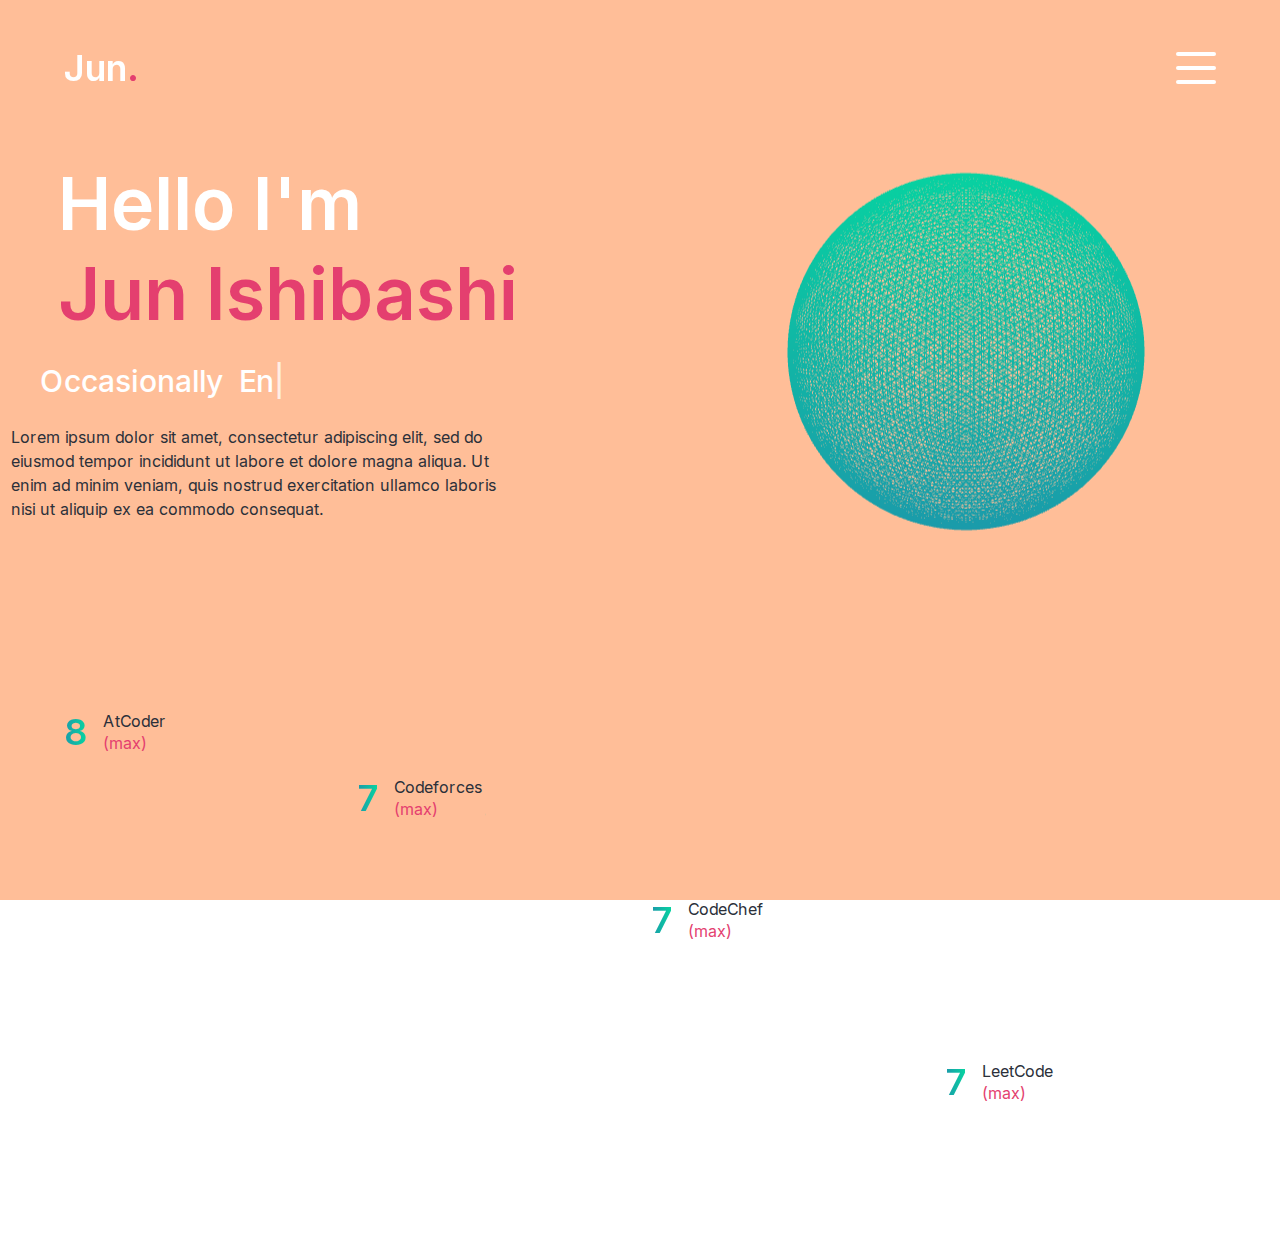
==== commit 1f12b8f5: "Fixed: added space at bottom" ====
--- a/index.html
+++ b/index.html
@@ -1 +1 @@
-<!DOCTYPE html><html lang="en"><head><meta charSet="utf-8"/><meta name="viewport" content="width=device-width, initial-scale=1"/><link rel="stylesheet" href="/_next/static/css/63a2584fcbe44678.css" data-precedence="next"/><link rel="preload" as="script" fetchPriority="low" href="/_next/static/chunks/webpack-5e0fa0b35218f894.js"/><script src="/_next/static/chunks/4bd1b696-62dc19156998bd32.js" async=""></script><script src="/_next/static/chunks/215-a279b4254807db33.js" async=""></script><script src="/_next/static/chunks/main-app-4d8655e62b57648d.js" async=""></script><script src="/_next/static/chunks/517-e767bdce272b45f0.js" async=""></script><script src="/_next/static/chunks/app/layout-8d4cb5db8431b963.js" async=""></script><script src="/_next/static/chunks/b536a0f1-d86d43f572909e50.js" async=""></script><script src="/_next/static/chunks/0e762574-72a14e892b08d66d.js" async=""></script><script src="/_next/static/chunks/c15bf2b0-c5f2ab0c4ce668d5.js" async=""></script><script src="/_next/static/chunks/138-1305a2211346b83c.js" async=""></script><script src="/_next/static/chunks/212-11c06a2d3dbc5d22.js" async=""></script><script src="/_next/static/chunks/app/page-c51b2a037f026bfb.js" async=""></script><title>Jun Ishibashi Github Page</title><meta name="description" content="Jun Ishibashi Github Page"/><meta property="og:title" content="Jun Ishibashi Github Page"/><meta property="og:description" content="Jun Ishibashi Github Page"/><meta property="og:url" content="https://ishibashijun.github.io"/><meta property="og:type" content="website"/><meta name="twitter:card" content="summary"/><meta name="twitter:title" content="Jun Ishibashi Github Page"/><meta name="twitter:description" content="Jun Ishibashi Github Page"/><link rel="icon" href="/favicon.ico" type="image/x-icon" sizes="16x16"/><script src="/_next/static/chunks/polyfills-42372ed130431b0a.js" noModule=""></script></head><body class="__variable_6205a0 font-inter"><div class="w-full h-full bg-gradient-to-b from-blue-100 to-red-100"><div class="h-screen w-screen fixed pointer-events-none bg-gradient-to-b from-blue-100 to-red-100 rounded-b-[100px] top-0 z-30"></div><div class="fixed m-auto top-0 bottom-0 left-0 right-0 text-black text-8xl cursor-default z-40 w-fit h-fit" style="opacity:1">HOME</div><div class="h-screen w-screen fixed pointer-events-none bg-gradient-to-b from-blue-100 to-red-100 rounded-t-[100px] bottom-0 z-30" style="height:140vh"></div><div class="alert-hero top-[20px] left-[50%] fixed mx-auto z-50" style="transform:translateX(-50%) translateY(-500px)"><div role="alert" class="relative w-full rounded-lg border border-slate-200 p-4 [&amp;&gt;svg~*]:pl-7 [&amp;&gt;svg+div]:translate-y-[-3px] [&amp;&gt;svg]:absolute [&amp;&gt;svg]:left-4 [&amp;&gt;svg]:top-4 [&amp;&gt;svg]:text-slate-950 dark:border-slate-800 dark:[&amp;&gt;svg]:text-slate-50 bg-white text-slate-950 dark:bg-slate-950 dark:text-slate-50 alert"><svg stroke="currentColor" fill="currentColor" stroke-width="0" viewBox="0 0 16 16" color="blue" style="color:blue" height="20" width="20" xmlns="http://www.w3.org/2000/svg"><path d="M8 15A7 7 0 1 1 8 1a7 7 0 0 1 0 14m0 1A8 8 0 1 0 8 0a8 8 0 0 0 0 16"></path><path d="m8.93 6.588-2.29.287-.082.38.45.083c.294.07.352.176.288.469l-.738 3.468c-.194.897.105 1.319.808 1.319.545 0 1.178-.252 1.465-.598l.088-.416c-.2.176-.492.246-.686.246-.275 0-.375-.193-.304-.533zM9 4.5a1 1 0 1 1-2 0 1 1 0 0 1 2 0"></path></svg><h5 class="mb-1 font-medium leading-none tracking-tight text-blue-800">Clicking the sphere will trigger the music to play!</h5><div class="text-sm [&amp;_p]:leading-relaxed">&quot;10°c&quot; by しゃろう@Sharou.</div></div></div><header class="bg-transparent mx-auto py-8 xl:py-12 fixed top-0 right-0 left-0 w-full z-10"><div class="mx-auto px-[5vw] flex justify-between items-center"><a href="/"><h1 class="text-[var(--peach-palette4)] text-4xl font-semibold">Jun<span class="text-[var(--peach-palette1)]">.</span></h1></a><div class="mobile-nav"><nav><div class="links flex flex-col items-center justify-center"><div class="bg-white/70 linkgs-bg fixed top-0 right-0 bottom-0 w-[200px] md:w-[400px] z-30"><div class="links absolute w-full h-full flex flex-col items-center justify-center gap-5"><a class="text-[var(--peach-palette1)] border-b-2 border-[var(--peach-palette1)] text-xl md:text-5xl capitalize" href="/" tabindex="0" style="transform-origin:top left">home</a><a class="text-black text-xl md:text-5xl capitalize" href="/about" tabindex="0" style="transform-origin:top left">about</a></div></div><button title="Click to open navigations" type="button" class="w-10 h-8 flex flex-col justify-between z-50 relative"><div class="bg-black w-10 h-1 rounded origin-left"></div><div class="bg-black w-10 h-1 rounded"></div><div class="bg-black w-10 h-1 rounded origin-left"></div></button></div></nav></div></div></header><div class="hero bg-[var(--pantone-2024)] w-full h-full  min-h-screen"><div class="container"><div class="flex flex-col xl:flex-row items-center justify-between xl:pb-24"><div class="text-center xl:text-left order-2 xl:order-none" style="opacity:0;transform:translateX(-500px)"><h1 class="text-3xl md:text-5xl lg:text-5xl xl:text-7xl xl:leading-tight font-semibold mb-6" style="opacity:0;transform:translateX(-500px)">Hello I&#x27;m <br/> <span class="text-[var(--peach-palette1)]">Jun Ishibashi</span></h1><h3 class="text-left xl:ml-0 ml-20 text-lg md:text-3xl xl:text-3xl xl:leading-tight font-medium mb-6" style="opacity:0;transform:translateX(-500px)">Occasionally <span class="ml-2"></span></h3><p class="max-w-[500px] mb-9 text-xs md:text-base text-[var(--peach-palette4)]" style="opacity:0;transform:translateX(-500px)">Lorem ipsum dolor sit amet, consectetur adipiscing elit, sed do eiusmod tempor incididunt ut labore et dolore magna aliqua. Ut enim ad minim veniam, quis nostrud exercitation ullamco laboris nisi ut aliquip ex ea commodo consequat.</p></div><div class="order-1 xl:order-none mb-8 md:mb-0"><div class="w-full h-full"><canvas class="max-w-[500px] max-h-[500px]" style="opacity:0;transform:translateY(-1000px)"></canvas></div></div></div><div class="stats pt-4 pb-12 xl:pt-0 xl:pb-0"><div class="mx-auto"><div class="flex flex-wrap gap-6 max-w-4/5 mx-auto xl:max-w-none" style="opacity:0;transform:translateY(500px)"><div class="flex-1 flex gap-4 items-center justify-center xl:justify-start" style="opacity:0;transform:translateY(500px)"><span class="text-2xl xl:text-4xl font-extrabold text-[var(--peach-palette4)] bg-gradient-to-r from-[#1b9aaa] to-[#06d6a0] bg-clip-text text-transparent"></span><p class="max-w-24 leading-snug text-[var(--peach-palette4)]">AtCoder<br/><span class="text-[var(--peach-palette1)]">(max)</span></p></div><div class="flex-1 flex gap-4 items-center justify-center xl:justify-start" style="opacity:0;transform:translateY(500px)"><span class="text-2xl xl:text-4xl font-extrabold text-[var(--peach-palette4)] bg-gradient-to-r from-[#1b9aaa] to-[#06d6a0] bg-clip-text text-transparent"></span><p class="max-w-24 leading-snug text-[var(--peach-palette4)]">Codeforces<br/><span class="text-[var(--peach-palette1)]">(max)</span></p></div><div class="flex-1 flex gap-4 items-center justify-center xl:justify-start" style="opacity:0;transform:translateY(500px)"><span class="text-2xl xl:text-4xl font-extrabold text-[var(--peach-palette4)] bg-gradient-to-r from-[#1b9aaa] to-[#06d6a0] bg-clip-text text-transparent"></span><p class="max-w-24 leading-snug text-[var(--peach-palette4)]">CodeChef<br/><span class="text-[var(--peach-palette1)]">(max)</span></p></div><div class="flex-1 flex gap-4 items-center justify-center xl:justify-start" style="opacity:0;transform:translateY(500px)"><span class="text-2xl xl:text-4xl font-extrabold text-[var(--peach-palette4)] bg-gradient-to-r from-[#1b9aaa] to-[#06d6a0] bg-clip-text text-transparent"></span><p class="max-w-24 leading-snug text-[var(--peach-palette4)]">LeetCode<br/><span class="text-[var(--peach-palette1)]">(max)</span></p></div></div></div></div></div></div></div><script src="/_next/static/chunks/webpack-5e0fa0b35218f894.js" async=""></script><script>(self.__next_f=self.__next_f||[]).push([0])</script><script>self.__next_f.push([1,"2:\"$Sreact.fragment\"\n3:I[1969,[\"517\",\"static/chunks/517-e767bdce272b45f0.js\",\"185\",\"static/chunks/app/layout-8d4cb5db8431b963.js\"],\"default\"]\n4:I[9275,[],\"\"]\n5:I[1343,[],\"\"]\n6:I[6513,[],\"ClientPageRoot\"]\n7:I[8518,[\"689\",\"static/chunks/b536a0f1-d86d43f572909e50.js\",\"779\",\"static/chunks/0e762574-72a14e892b08d66d.js\",\"922\",\"static/chunks/c15bf2b0-c5f2ab0c4ce668d5.js\",\"517\",\"static/chunks/517-e767bdce272b45f0.js\",\"138\",\"static/chunks/138-1305a2211346b83c.js\",\"212\",\"static/chunks/212-11c06a2d3dbc5d22.js\",\"931\",\"static/chunks/app/page-c51b2a037f026bfb.js\"],\"default\"]\na:I[3120,[],\"OutletBoundary\"]\nc:I[3120,[],\"MetadataBoundary\"]\ne:I[3120,[],\"ViewportBoundary\"]\n10:I[6130,[],\"\"]\n1:HL[\"/_next/static/css/63a2584fcbe44678.css\",\"style\"]\n"])</script><script>self.__next_f.push([1,"0:{\"P\":null,\"b\":\"DXpTzXqncGi78XFW_uG04\",\"p\":\"\",\"c\":[\"\",\"\"],\"i\":false,\"f\":[[[\"\",{\"children\":[\"__PAGE__\",{}]},\"$undefined\",\"$undefined\",true],[\"\",[\"$\",\"$2\",\"c\",{\"children\":[[[\"$\",\"link\",\"0\",{\"rel\":\"stylesheet\",\"href\":\"/_next/static/css/63a2584fcbe44678.css\",\"precedence\":\"next\",\"crossOrigin\":\"$undefined\",\"nonce\":\"$undefined\"}]],[\"$\",\"html\",null,{\"lang\":\"en\",\"children\":[\"$\",\"body\",null,{\"className\":\"__variable_6205a0 font-inter\",\"children\":[\"$\",\"$L3\",null,{\"children\":[\"$\",\"$L4\",null,{\"parallelRouterKey\":\"children\",\"segmentPath\":[\"children\"],\"error\":\"$undefined\",\"errorStyles\":\"$undefined\",\"errorScripts\":\"$undefined\",\"template\":[\"$\",\"$L5\",null,{}],\"templateStyles\":\"$undefined\",\"templateScripts\":\"$undefined\",\"notFound\":[[\"$\",\"title\",null,{\"children\":\"404: This page could not be found.\"}],[\"$\",\"div\",null,{\"style\":{\"fontFamily\":\"system-ui,\\\"Segoe UI\\\",Roboto,Helvetica,Arial,sans-serif,\\\"Apple Color Emoji\\\",\\\"Segoe UI Emoji\\\"\",\"height\":\"100vh\",\"textAlign\":\"center\",\"display\":\"flex\",\"flexDirection\":\"column\",\"alignItems\":\"center\",\"justifyContent\":\"center\"},\"children\":[\"$\",\"div\",null,{\"children\":[[\"$\",\"style\",null,{\"dangerouslySetInnerHTML\":{\"__html\":\"body{color:#000;background:#fff;margin:0}.next-error-h1{border-right:1px solid rgba(0,0,0,.3)}@media (prefers-color-scheme:dark){body{color:#fff;background:#000}.next-error-h1{border-right:1px solid rgba(255,255,255,.3)}}\"}}],[\"$\",\"h1\",null,{\"className\":\"next-error-h1\",\"style\":{\"display\":\"inline-block\",\"margin\":\"0 20px 0 0\",\"padding\":\"0 23px 0 0\",\"fontSize\":24,\"fontWeight\":500,\"verticalAlign\":\"top\",\"lineHeight\":\"49px\"},\"children\":\"404\"}],[\"$\",\"div\",null,{\"style\":{\"display\":\"inline-block\"},\"children\":[\"$\",\"h2\",null,{\"style\":{\"fontSize\":14,\"fontWeight\":400,\"lineHeight\":\"49px\",\"margin\":0},\"children\":\"This page could not be found.\"}]}]]}]}]],\"notFoundStyles\":[]}]}]}]}]]}],{\"children\":[\"__PAGE__\",[\"$\",\"$2\",\"c\",{\"children\":[[\"$\",\"$L6\",null,{\"Component\":\"$7\",\"searchParams\":{},\"params\":{},\"promises\":[\"$@8\",\"$@9\"]}],null,[\"$\",\"$La\",null,{\"children\":\"$Lb\"}]]}],{},null]},null],[\"$\",\"$2\",\"h\",{\"children\":[null,[\"$\",\"$2\",\"QZYx1E9LRtQc6aCMzswRF\",{\"children\":[[\"$\",\"$Lc\",null,{\"children\":\"$Ld\"}],[\"$\",\"$Le\",null,{\"children\":\"$Lf\"}],null]}]]}]]],\"m\":\"$undefined\",\"G\":[\"$10\",\"$undefined\"],\"s\":false,\"S\":true}\n"])</script><script>self.__next_f.push([1,"8:{}\n9:{}\n"])</script><script>self.__next_f.push([1,"f:[[\"$\",\"meta\",\"0\",{\"name\":\"viewport\",\"content\":\"width=device-width, initial-scale=1\"}]]\nd:[[\"$\",\"meta\",\"0\",{\"charSet\":\"utf-8\"}],[\"$\",\"title\",\"1\",{\"children\":\"Jun Ishibashi Github Page\"}],[\"$\",\"meta\",\"2\",{\"name\":\"description\",\"content\":\"Jun Ishibashi Github Page\"}],[\"$\",\"meta\",\"3\",{\"property\":\"og:title\",\"content\":\"Jun Ishibashi Github Page\"}],[\"$\",\"meta\",\"4\",{\"property\":\"og:description\",\"content\":\"Jun Ishibashi Github Page\"}],[\"$\",\"meta\",\"5\",{\"property\":\"og:url\",\"content\":\"https://ishibashijun.github.io\"}],[\"$\",\"meta\",\"6\",{\"property\":\"og:type\",\"content\":\"website\"}],[\"$\",\"meta\",\"7\",{\"name\":\"twitter:card\",\"content\":\"summary\"}],[\"$\",\"meta\",\"8\",{\"name\":\"twitter:title\",\"content\":\"Jun Ishibashi Github Page\"}],[\"$\",\"meta\",\"9\",{\"name\":\"twitter:description\",\"content\":\"Jun Ishibashi Github Page\"}],[\"$\",\"link\",\"10\",{\"rel\":\"icon\",\"href\":\"/favicon.ico\",\"type\":\"image/x-icon\",\"sizes\":\"16x16\"}]]\n"])</script><script>self.__next_f.push([1,"b:null\n"])</script></body></html>+<!DOCTYPE html><html lang="en"><head><meta charSet="utf-8"/><meta name="viewport" content="width=device-width, initial-scale=1"/><link rel="stylesheet" href="/_next/static/css/2ca698f324fd2fb5.css" data-precedence="next"/><link rel="preload" as="script" fetchPriority="low" href="/_next/static/chunks/webpack-5e0fa0b35218f894.js"/><script src="/_next/static/chunks/4bd1b696-62dc19156998bd32.js" async=""></script><script src="/_next/static/chunks/215-a279b4254807db33.js" async=""></script><script src="/_next/static/chunks/main-app-4d8655e62b57648d.js" async=""></script><script src="/_next/static/chunks/517-e767bdce272b45f0.js" async=""></script><script src="/_next/static/chunks/app/layout-8d4cb5db8431b963.js" async=""></script><script src="/_next/static/chunks/b536a0f1-d86d43f572909e50.js" async=""></script><script src="/_next/static/chunks/0e762574-72a14e892b08d66d.js" async=""></script><script src="/_next/static/chunks/c15bf2b0-c5f2ab0c4ce668d5.js" async=""></script><script src="/_next/static/chunks/138-1305a2211346b83c.js" async=""></script><script src="/_next/static/chunks/212-11c06a2d3dbc5d22.js" async=""></script><script src="/_next/static/chunks/app/page-c51b2a037f026bfb.js" async=""></script><title>Jun Ishibashi Github Page</title><meta name="description" content="Jun Ishibashi Github Page"/><meta property="og:title" content="Jun Ishibashi Github Page"/><meta property="og:description" content="Jun Ishibashi Github Page"/><meta property="og:url" content="https://ishibashijun.github.io"/><meta property="og:type" content="website"/><meta name="twitter:card" content="summary"/><meta name="twitter:title" content="Jun Ishibashi Github Page"/><meta name="twitter:description" content="Jun Ishibashi Github Page"/><link rel="icon" href="/favicon.ico" type="image/x-icon" sizes="16x16"/><script src="/_next/static/chunks/polyfills-42372ed130431b0a.js" noModule=""></script></head><body class="__variable_6205a0 font-inter"><div class="w-full h-full bg-gradient-to-b from-blue-100 to-red-100"><div class="h-screen w-screen fixed pointer-events-none bg-gradient-to-b from-blue-100 to-red-100 rounded-b-[100px] top-0 z-30"></div><div class="fixed m-auto top-0 bottom-0 left-0 right-0 text-black text-8xl cursor-default z-40 w-fit h-fit" style="opacity:1">HOME</div><div class="h-screen w-screen fixed pointer-events-none bg-gradient-to-b from-blue-100 to-red-100 rounded-t-[100px] bottom-0 z-30" style="height:140vh"></div><div class="alert-hero top-[20px] left-[50%] fixed mx-auto z-50" style="transform:translateX(-50%) translateY(-500px)"><div role="alert" class="relative w-full rounded-lg border border-slate-200 p-4 [&amp;&gt;svg~*]:pl-7 [&amp;&gt;svg+div]:translate-y-[-3px] [&amp;&gt;svg]:absolute [&amp;&gt;svg]:left-4 [&amp;&gt;svg]:top-4 [&amp;&gt;svg]:text-slate-950 dark:border-slate-800 dark:[&amp;&gt;svg]:text-slate-50 bg-white text-slate-950 dark:bg-slate-950 dark:text-slate-50 alert"><svg stroke="currentColor" fill="currentColor" stroke-width="0" viewBox="0 0 16 16" color="blue" style="color:blue" height="20" width="20" xmlns="http://www.w3.org/2000/svg"><path d="M8 15A7 7 0 1 1 8 1a7 7 0 0 1 0 14m0 1A8 8 0 1 0 8 0a8 8 0 0 0 0 16"></path><path d="m8.93 6.588-2.29.287-.082.38.45.083c.294.07.352.176.288.469l-.738 3.468c-.194.897.105 1.319.808 1.319.545 0 1.178-.252 1.465-.598l.088-.416c-.2.176-.492.246-.686.246-.275 0-.375-.193-.304-.533zM9 4.5a1 1 0 1 1-2 0 1 1 0 0 1 2 0"></path></svg><h5 class="mb-1 font-medium leading-none tracking-tight text-blue-800">Clicking the sphere will trigger the music to play!</h5><div class="text-sm [&amp;_p]:leading-relaxed">&quot;10°c&quot; by しゃろう@Sharou.</div></div></div><header class="bg-transparent mx-auto py-8 xl:py-12 fixed top-0 right-0 left-0 w-full z-10"><div class="mx-auto px-[5vw] flex justify-between items-center"><a href="/"><h1 class="text-[var(--peach-palette4)] text-4xl font-semibold">Jun<span class="text-[var(--peach-palette1)]">.</span></h1></a><div class="mobile-nav"><nav><div class="links flex flex-col items-center justify-center"><div class="bg-white/70 linkgs-bg fixed top-0 right-0 bottom-0 w-[200px] md:w-[400px] z-30"><div class="links absolute w-full h-full flex flex-col items-center justify-center gap-5"><a class="text-[var(--peach-palette1)] border-b-2 border-[var(--peach-palette1)] text-xl md:text-5xl capitalize" href="/" tabindex="0" style="transform-origin:top left">home</a><a class="text-black text-xl md:text-5xl capitalize" href="/about" tabindex="0" style="transform-origin:top left">about</a></div></div><button title="Click to open navigations" type="button" class="w-10 h-8 flex flex-col justify-between z-50 relative"><div class="bg-black w-10 h-1 rounded origin-left"></div><div class="bg-black w-10 h-1 rounded"></div><div class="bg-black w-10 h-1 rounded origin-left"></div></button></div></nav></div></div></header><div class="hero bg-[var(--pantone-2024)] w-full h-full  min-h-screen"><div class="container"><div class="flex flex-col xl:flex-row items-center justify-between xl:pb-24"><div class="text-center xl:text-left order-2 xl:order-none" style="opacity:0;transform:translateX(-500px)"><h1 class="text-3xl md:text-5xl lg:text-5xl xl:text-7xl xl:leading-tight font-semibold mb-6" style="opacity:0;transform:translateX(-500px)">Hello I&#x27;m <br/> <span class="text-[var(--peach-palette1)]">Jun Ishibashi</span></h1><h3 class="text-left xl:ml-0 ml-20 text-lg md:text-3xl xl:text-3xl xl:leading-tight font-medium mb-6" style="opacity:0;transform:translateX(-500px)">Occasionally <span class="ml-2"></span></h3><p class="max-w-[500px] mb-9 text-xs md:text-base text-[var(--peach-palette4)]" style="opacity:0;transform:translateX(-500px)">Lorem ipsum dolor sit amet, consectetur adipiscing elit, sed do eiusmod tempor incididunt ut labore et dolore magna aliqua. Ut enim ad minim veniam, quis nostrud exercitation ullamco laboris nisi ut aliquip ex ea commodo consequat.</p></div><div class="order-1 xl:order-none mb-8 md:mb-0"><div class="w-full h-full"><canvas class="max-w-[500px] max-h-[500px]" style="opacity:0;transform:translateY(-1000px)"></canvas></div></div></div><div class="stats pt-4 pb-12 xl:pt-0 xl:pb-0"><div class="mx-auto"><div class="flex flex-wrap gap-6 max-w-4/5 mx-auto xl:max-w-none" style="opacity:0;transform:translateY(500px)"><div class="flex-1 flex gap-4 items-center justify-center xl:justify-start" style="opacity:0;transform:translateY(500px)"><span class="text-2xl xl:text-4xl font-extrabold text-[var(--peach-palette4)] bg-gradient-to-r from-[#1b9aaa] to-[#06d6a0] bg-clip-text text-transparent"></span><p class="max-w-24 leading-snug text-[var(--peach-palette4)]">AtCoder<br/><span class="text-[var(--peach-palette1)]">(max)</span></p></div><div class="flex-1 flex gap-4 items-center justify-center xl:justify-start" style="opacity:0;transform:translateY(500px)"><span class="text-2xl xl:text-4xl font-extrabold text-[var(--peach-palette4)] bg-gradient-to-r from-[#1b9aaa] to-[#06d6a0] bg-clip-text text-transparent"></span><p class="max-w-24 leading-snug text-[var(--peach-palette4)]">Codeforces<br/><span class="text-[var(--peach-palette1)]">(max)</span></p></div><div class="flex-1 flex gap-4 items-center justify-center xl:justify-start" style="opacity:0;transform:translateY(500px)"><span class="text-2xl xl:text-4xl font-extrabold text-[var(--peach-palette4)] bg-gradient-to-r from-[#1b9aaa] to-[#06d6a0] bg-clip-text text-transparent"></span><p class="max-w-24 leading-snug text-[var(--peach-palette4)]">CodeChef<br/><span class="text-[var(--peach-palette1)]">(max)</span></p></div><div class="flex-1 flex gap-4 items-center justify-center xl:justify-start" style="opacity:0;transform:translateY(500px)"><span class="text-2xl xl:text-4xl font-extrabold text-[var(--peach-palette4)] bg-gradient-to-r from-[#1b9aaa] to-[#06d6a0] bg-clip-text text-transparent"></span><p class="max-w-24 leading-snug text-[var(--peach-palette4)]">LeetCode<br/><span class="text-[var(--peach-palette1)]">(max)</span></p></div></div></div></div></div></div></div><script src="/_next/static/chunks/webpack-5e0fa0b35218f894.js" async=""></script><script>(self.__next_f=self.__next_f||[]).push([0])</script><script>self.__next_f.push([1,"2:\"$Sreact.fragment\"\n3:I[1969,[\"517\",\"static/chunks/517-e767bdce272b45f0.js\",\"185\",\"static/chunks/app/layout-8d4cb5db8431b963.js\"],\"default\"]\n4:I[9275,[],\"\"]\n5:I[1343,[],\"\"]\n6:I[6513,[],\"ClientPageRoot\"]\n7:I[8518,[\"689\",\"static/chunks/b536a0f1-d86d43f572909e50.js\",\"779\",\"static/chunks/0e762574-72a14e892b08d66d.js\",\"922\",\"static/chunks/c15bf2b0-c5f2ab0c4ce668d5.js\",\"517\",\"static/chunks/517-e767bdce272b45f0.js\",\"138\",\"static/chunks/138-1305a2211346b83c.js\",\"212\",\"static/chunks/212-11c06a2d3dbc5d22.js\",\"931\",\"static/chunks/app/page-c51b2a037f026bfb.js\"],\"default\"]\na:I[3120,[],\"OutletBoundary\"]\nc:I[3120,[],\"MetadataBoundary\"]\ne:I[3120,[],\"ViewportBoundary\"]\n10:I[6130,[],\"\"]\n1:HL[\"/_next/static/css/2ca698f324fd2fb5.css\",\"style\"]\n"])</script><script>self.__next_f.push([1,"0:{\"P\":null,\"b\":\"2Xzp_vrIdk6OZEejSxzea\",\"p\":\"\",\"c\":[\"\",\"\"],\"i\":false,\"f\":[[[\"\",{\"children\":[\"__PAGE__\",{}]},\"$undefined\",\"$undefined\",true],[\"\",[\"$\",\"$2\",\"c\",{\"children\":[[[\"$\",\"link\",\"0\",{\"rel\":\"stylesheet\",\"href\":\"/_next/static/css/2ca698f324fd2fb5.css\",\"precedence\":\"next\",\"crossOrigin\":\"$undefined\",\"nonce\":\"$undefined\"}]],[\"$\",\"html\",null,{\"lang\":\"en\",\"children\":[\"$\",\"body\",null,{\"className\":\"__variable_6205a0 font-inter\",\"children\":[\"$\",\"$L3\",null,{\"children\":[\"$\",\"$L4\",null,{\"parallelRouterKey\":\"children\",\"segmentPath\":[\"children\"],\"error\":\"$undefined\",\"errorStyles\":\"$undefined\",\"errorScripts\":\"$undefined\",\"template\":[\"$\",\"$L5\",null,{}],\"templateStyles\":\"$undefined\",\"templateScripts\":\"$undefined\",\"notFound\":[[\"$\",\"title\",null,{\"children\":\"404: This page could not be found.\"}],[\"$\",\"div\",null,{\"style\":{\"fontFamily\":\"system-ui,\\\"Segoe UI\\\",Roboto,Helvetica,Arial,sans-serif,\\\"Apple Color Emoji\\\",\\\"Segoe UI Emoji\\\"\",\"height\":\"100vh\",\"textAlign\":\"center\",\"display\":\"flex\",\"flexDirection\":\"column\",\"alignItems\":\"center\",\"justifyContent\":\"center\"},\"children\":[\"$\",\"div\",null,{\"children\":[[\"$\",\"style\",null,{\"dangerouslySetInnerHTML\":{\"__html\":\"body{color:#000;background:#fff;margin:0}.next-error-h1{border-right:1px solid rgba(0,0,0,.3)}@media (prefers-color-scheme:dark){body{color:#fff;background:#000}.next-error-h1{border-right:1px solid rgba(255,255,255,.3)}}\"}}],[\"$\",\"h1\",null,{\"className\":\"next-error-h1\",\"style\":{\"display\":\"inline-block\",\"margin\":\"0 20px 0 0\",\"padding\":\"0 23px 0 0\",\"fontSize\":24,\"fontWeight\":500,\"verticalAlign\":\"top\",\"lineHeight\":\"49px\"},\"children\":\"404\"}],[\"$\",\"div\",null,{\"style\":{\"display\":\"inline-block\"},\"children\":[\"$\",\"h2\",null,{\"style\":{\"fontSize\":14,\"fontWeight\":400,\"lineHeight\":\"49px\",\"margin\":0},\"children\":\"This page could not be found.\"}]}]]}]}]],\"notFoundStyles\":[]}]}]}]}]]}],{\"children\":[\"__PAGE__\",[\"$\",\"$2\",\"c\",{\"children\":[[\"$\",\"$L6\",null,{\"Component\":\"$7\",\"searchParams\":{},\"params\":{},\"promises\":[\"$@8\",\"$@9\"]}],null,[\"$\",\"$La\",null,{\"children\":\"$Lb\"}]]}],{},null]},null],[\"$\",\"$2\",\"h\",{\"children\":[null,[\"$\",\"$2\",\"FE4viJSb4udxB3xbw3Mp-\",{\"children\":[[\"$\",\"$Lc\",null,{\"children\":\"$Ld\"}],[\"$\",\"$Le\",null,{\"children\":\"$Lf\"}],null]}]]}]]],\"m\":\"$undefined\",\"G\":[\"$10\",\"$undefined\"],\"s\":false,\"S\":true}\n"])</script><script>self.__next_f.push([1,"8:{}\n9:{}\n"])</script><script>self.__next_f.push([1,"f:[[\"$\",\"meta\",\"0\",{\"name\":\"viewport\",\"content\":\"width=device-width, initial-scale=1\"}]]\nd:[[\"$\",\"meta\",\"0\",{\"charSet\":\"utf-8\"}],[\"$\",\"title\",\"1\",{\"children\":\"Jun Ishibashi Github Page\"}],[\"$\",\"meta\",\"2\",{\"name\":\"description\",\"content\":\"Jun Ishibashi Github Page\"}],[\"$\",\"meta\",\"3\",{\"property\":\"og:title\",\"content\":\"Jun Ishibashi Github Page\"}],[\"$\",\"meta\",\"4\",{\"property\":\"og:description\",\"content\":\"Jun Ishibashi Github Page\"}],[\"$\",\"meta\",\"5\",{\"property\":\"og:url\",\"content\":\"https://ishibashijun.github.io\"}],[\"$\",\"meta\",\"6\",{\"property\":\"og:type\",\"content\":\"website\"}],[\"$\",\"meta\",\"7\",{\"name\":\"twitter:card\",\"content\":\"summary\"}],[\"$\",\"meta\",\"8\",{\"name\":\"twitter:title\",\"content\":\"Jun Ishibashi Github Page\"}],[\"$\",\"meta\",\"9\",{\"name\":\"twitter:description\",\"content\":\"Jun Ishibashi Github Page\"}],[\"$\",\"link\",\"10\",{\"rel\":\"icon\",\"href\":\"/favicon.ico\",\"type\":\"image/x-icon\",\"sizes\":\"16x16\"}]]\n"])</script><script>self.__next_f.push([1,"b:null\n"])</script></body></html>--- a/_next/static/css/2ca698f324fd2fb5.css
+++ b/_next/static/css/2ca698f324fd2fb5.css
@@ -0,0 +1,3 @@
+*,:after,:before{--tw-border-spacing-x:0;--tw-border-spacing-y:0;--tw-translate-x:0;--tw-translate-y:0;--tw-rotate:0;--tw-skew-x:0;--tw-skew-y:0;--tw-scale-x:1;--tw-scale-y:1;--tw-pan-x: ;--tw-pan-y: ;--tw-pinch-zoom: ;--tw-scroll-snap-strictness:proximity;--tw-gradient-from-position: ;--tw-gradient-via-position: ;--tw-gradient-to-position: ;--tw-ordinal: ;--tw-slashed-zero: ;--tw-numeric-figure: ;--tw-numeric-spacing: ;--tw-numeric-fraction: ;--tw-ring-inset: ;--tw-ring-offset-width:0px;--tw-ring-offset-color:#fff;--tw-ring-color:rgba(59,130,246,.5);--tw-ring-offset-shadow:0 0 #0000;--tw-ring-shadow:0 0 #0000;--tw-shadow:0 0 #0000;--tw-shadow-colored:0 0 #0000;--tw-blur: ;--tw-brightness: ;--tw-contrast: ;--tw-grayscale: ;--tw-hue-rotate: ;--tw-invert: ;--tw-saturate: ;--tw-sepia: ;--tw-drop-shadow: ;--tw-backdrop-blur: ;--tw-backdrop-brightness: ;--tw-backdrop-contrast: ;--tw-backdrop-grayscale: ;--tw-backdrop-hue-rotate: ;--tw-backdrop-invert: ;--tw-backdrop-opacity: ;--tw-backdrop-saturate: ;--tw-backdrop-sepia: ;--tw-contain-size: ;--tw-contain-layout: ;--tw-contain-paint: ;--tw-contain-style: }::backdrop{--tw-border-spacing-x:0;--tw-border-spacing-y:0;--tw-translate-x:0;--tw-translate-y:0;--tw-rotate:0;--tw-skew-x:0;--tw-skew-y:0;--tw-scale-x:1;--tw-scale-y:1;--tw-pan-x: ;--tw-pan-y: ;--tw-pinch-zoom: ;--tw-scroll-snap-strictness:proximity;--tw-gradient-from-position: ;--tw-gradient-via-position: ;--tw-gradient-to-position: ;--tw-ordinal: ;--tw-slashed-zero: ;--tw-numeric-figure: ;--tw-numeric-spacing: ;--tw-numeric-fraction: ;--tw-ring-inset: ;--tw-ring-offset-width:0px;--tw-ring-offset-color:#fff;--tw-ring-color:rgba(59,130,246,.5);--tw-ring-offset-shadow:0 0 #0000;--tw-ring-shadow:0 0 #0000;--tw-shadow:0 0 #0000;--tw-shadow-colored:0 0 #0000;--tw-blur: ;--tw-brightness: ;--tw-contrast: ;--tw-grayscale: ;--tw-hue-rotate: ;--tw-invert: ;--tw-saturate: ;--tw-sepia: ;--tw-drop-shadow: ;--tw-backdrop-blur: ;--tw-backdrop-brightness: ;--tw-backdrop-contrast: ;--tw-backdrop-grayscale: ;--tw-backdrop-hue-rotate: ;--tw-backdrop-invert: ;--tw-backdrop-opacity: ;--tw-backdrop-saturate: ;--tw-backdrop-sepia: ;--tw-contain-size: ;--tw-contain-layout: ;--tw-contain-paint: ;--tw-contain-style: }/*
+! tailwindcss v3.4.14 | MIT License | https://tailwindcss.com
+*/*,:after,:before{box-sizing:border-box;border:0 solid #e5e7eb}:after,:before{--tw-content:""}:host,html{line-height:1.5;-webkit-text-size-adjust:100%;-moz-tab-size:4;tab-size:4;font-family:ui-sans-serif,system-ui,sans-serif,Apple Color Emoji,Segoe UI Emoji,Segoe UI Symbol,Noto Color Emoji;font-feature-settings:normal;font-variation-settings:normal;-webkit-tap-highlight-color:transparent}body{margin:0;line-height:inherit}hr{height:0;color:inherit;border-top-width:1px}abbr:where([title]){text-decoration:underline dotted}h1,h2,h3,h4,h5,h6{font-size:inherit;font-weight:inherit}a{color:inherit;text-decoration:inherit}b,strong{font-weight:bolder}code,kbd,pre,samp{font-family:ui-monospace,SFMono-Regular,Menlo,Monaco,Consolas,Liberation Mono,Courier New,monospace;font-feature-settings:normal;font-variation-settings:normal;font-size:1em}small{font-size:80%}sub,sup{font-size:75%;line-height:0;position:relative;vertical-align:baseline}sub{bottom:-.25em}sup{top:-.5em}table{text-indent:0;border-color:inherit;border-collapse:collapse}button,input,optgroup,select,textarea{font-family:inherit;font-feature-settings:inherit;font-variation-settings:inherit;font-size:100%;font-weight:inherit;line-height:inherit;letter-spacing:inherit;color:inherit;margin:0;padding:0}button,select{text-transform:none}button,input:where([type=button]),input:where([type=reset]),input:where([type=submit]){-webkit-appearance:button;background-color:transparent;background-image:none}:-moz-focusring{outline:auto}:-moz-ui-invalid{box-shadow:none}progress{vertical-align:baseline}::-webkit-inner-spin-button,::-webkit-outer-spin-button{height:auto}[type=search]{-webkit-appearance:textfield;outline-offset:-2px}::-webkit-search-decoration{-webkit-appearance:none}::-webkit-file-upload-button{-webkit-appearance:button;font:inherit}summary{display:list-item}blockquote,dd,dl,figure,h1,h2,h3,h4,h5,h6,hr,p,pre{margin:0}fieldset{margin:0}fieldset,legend{padding:0}menu,ol,ul{list-style:none;margin:0;padding:0}dialog{padding:0}textarea{resize:vertical}input::placeholder,textarea::placeholder{opacity:1;color:#9ca3af}[role=button],button{cursor:pointer}:disabled{cursor:default}audio,canvas,embed,iframe,img,object,svg,video{display:block;vertical-align:middle}img,video{max-width:100%;height:auto}[hidden]:where(:not([hidden=until-found])){display:none}body{color:var(--text-color);font-size:16px;line-height:24px}@media (min-width:640px){.container{max-width:640px}}@media (min-width:768px){.container{max-width:768px}}@media (min-width:1024px){.container{max-width:1024px}}@media (min-width:1280px){.container{max-width:1280px}}@media (min-width:1400px){.container{max-width:1400px}}.container{margin-left:auto;margin-right:auto;height:100%;width:100%;padding:6vh 5vw}@media (min-width:1280px){.container{padding-top:12vh;padding-bottom:12vh}}.pointer-events-none{pointer-events:none}.fixed{position:fixed}.absolute{position:absolute}.relative{position:relative}.inset-0{inset:0}.bottom-0{bottom:0}.left-0{left:0}.left-\[50\%\]{left:50%}.right-0{right:0}.top-0{top:0}.top-\[20px\]{top:20px}.top-\[50\%\]{top:50%}.z-10{z-index:10}.z-30{z-index:30}.z-40{z-index:40}.z-50{z-index:50}.order-1{order:1}.order-2{order:2}.m-auto{margin:auto}.mx-auto{margin-left:auto;margin-right:auto}.mb-1{margin-bottom:.25rem}.mb-6{margin-bottom:1.5rem}.mb-8{margin-bottom:2rem}.mb-9{margin-bottom:2.25rem}.ml-2{margin-left:.5rem}.ml-20{margin-left:5rem}.mt-2{margin-top:.5rem}.flex{display:flex}.inline-flex{display:inline-flex}.grid{display:grid}.h-1{height:.25rem}.h-10{height:2.5rem}.h-11{height:2.75rem}.h-8{height:2rem}.h-9{height:2.25rem}.h-fit{height:fit-content}.h-full{height:100%}.h-screen{height:100vh}.max-h-\[500px\]{max-height:500px}.min-h-screen{min-height:100vh}.w-10{width:2.5rem}.w-\[200px\]{width:200px}.w-fit{width:fit-content}.w-full{width:100%}.w-screen{width:100vw}.max-w-24{max-width:6rem}.max-w-\[500px\]{max-width:500px}.max-w-lg{max-width:32rem}.flex-1{flex:1 1 0%}.grow{flex-grow:1}.origin-left{transform-origin:left}.translate-x-\[-50\%\]{--tw-translate-x:-50%}.translate-x-\[-50\%\],.translate-y-\[-50\%\]{transform:translate(var(--tw-translate-x),var(--tw-translate-y)) rotate(var(--tw-rotate)) skewX(var(--tw-skew-x)) skewY(var(--tw-skew-y)) scaleX(var(--tw-scale-x)) scaleY(var(--tw-scale-y))}.translate-y-\[-50\%\]{--tw-translate-y:-50%}.cursor-default{cursor:default}.flex-col{flex-direction:column}.flex-col-reverse{flex-direction:column-reverse}.flex-wrap{flex-wrap:wrap}.items-center{align-items:center}.justify-center{justify-content:center}.justify-between{justify-content:space-between}.gap-2{gap:.5rem}.gap-4{gap:1rem}.gap-5{gap:1.25rem}.gap-6{gap:1.5rem}.space-y-2>:not([hidden])~:not([hidden]){--tw-space-y-reverse:0;margin-top:calc(.5rem * calc(1 - var(--tw-space-y-reverse)));margin-bottom:calc(.5rem * var(--tw-space-y-reverse))}.whitespace-nowrap{white-space:nowrap}.break-all{word-break:break-all}.rounded{border-radius:.25rem}.rounded-lg{border-radius:.5rem}.rounded-md{border-radius:.375rem}.rounded-b-\[100px\]{border-bottom-right-radius:100px;border-bottom-left-radius:100px}.rounded-t-\[100px\]{border-top-left-radius:100px;border-top-right-radius:100px}.border{border-width:1px}.border-b-2{border-bottom-width:2px}.border-\[var\(--peach-palette1\)\]{border-color:var(--peach-palette1)}.border-red-500\/50{border-color:rgba(239,68,68,.5)}.border-slate-200{--tw-border-opacity:1;border-color:rgb(226 232 240/var(--tw-border-opacity))}.bg-\[var\(--pantone-2024\)\]{background-color:var(--pantone-2024)}.bg-black{--tw-bg-opacity:1;background-color:rgb(0 0 0/var(--tw-bg-opacity))}.bg-black\/80{background-color:rgba(0,0,0,.8)}.bg-red-500{--tw-bg-opacity:1;background-color:rgb(239 68 68/var(--tw-bg-opacity))}.bg-slate-100{--tw-bg-opacity:1;background-color:rgb(241 245 249/var(--tw-bg-opacity))}.bg-slate-900{--tw-bg-opacity:1;background-color:rgb(15 23 42/var(--tw-bg-opacity))}.bg-transparent{background-color:transparent}.bg-white{--tw-bg-opacity:1;background-color:rgb(255 255 255/var(--tw-bg-opacity))}.bg-white\/25{background-color:hsla(0,0%,100%,.25)}.bg-white\/70{background-color:hsla(0,0%,100%,.7)}.bg-gradient-to-b{background-image:linear-gradient(to bottom,var(--tw-gradient-stops))}.bg-gradient-to-r{background-image:linear-gradient(to right,var(--tw-gradient-stops))}.from-\[\#1b9aaa\]{--tw-gradient-from:#1b9aaa var(--tw-gradient-from-position);--tw-gradient-to:rgba(27,154,170,0) var(--tw-gradient-to-position);--tw-gradient-stops:var(--tw-gradient-from),var(--tw-gradient-to)}.from-blue-100{--tw-gradient-from:#dbeafe var(--tw-gradient-from-position);--tw-gradient-to:rgba(219,234,254,0) var(--tw-gradient-to-position);--tw-gradient-stops:var(--tw-gradient-from),var(--tw-gradient-to)}.to-\[\#06d6a0\]{--tw-gradient-to:#06d6a0 var(--tw-gradient-to-position)}.to-red-100{--tw-gradient-to:#fee2e2 var(--tw-gradient-to-position)}.bg-clip-text{background-clip:text}.p-4{padding:1rem}.p-6{padding:1.5rem}.px-3{padding-left:.75rem;padding-right:.75rem}.px-4{padding-left:1rem;padding-right:1rem}.px-8{padding-left:2rem;padding-right:2rem}.px-\[5vw\]{padding-left:5vw;padding-right:5vw}.py-2{padding-top:.5rem;padding-bottom:.5rem}.py-8{padding-top:2rem;padding-bottom:2rem}.py-\[4vh\]{padding-top:4vh;padding-bottom:4vh}.pb-12{padding-bottom:3rem}.pt-4{padding-top:1rem}.text-left{text-align:left}.text-center{text-align:center}.font-inter{font-family:var(--font-inter)}.text-2xl{font-size:1.5rem;line-height:2rem}.text-3xl{font-size:1.875rem;line-height:2.25rem}.text-4xl{font-size:2.25rem;line-height:2.5rem}.text-8xl{font-size:6rem;line-height:1}.text-lg{font-size:1.125rem;line-height:1.75rem}.text-sm{font-size:.875rem;line-height:1.25rem}.text-xl{font-size:1.25rem;line-height:1.75rem}.text-xs{font-size:.75rem;line-height:1rem}.font-bold{font-weight:700}.font-extrabold{font-weight:800}.font-medium{font-weight:500}.font-semibold{font-weight:600}.capitalize{text-transform:capitalize}.leading-none{line-height:1}.leading-snug{line-height:1.375}.leading-tight{line-height:1.25}.tracking-tight{letter-spacing:-.025em}.text-\[var\(--peach-palette1\)\]{color:var(--peach-palette1)}.text-\[var\(--peach-palette4\)\]{color:var(--peach-palette4)}.text-black{--tw-text-opacity:1;color:rgb(0 0 0/var(--tw-text-opacity))}.text-blue-800{--tw-text-opacity:1;color:rgb(30 64 175/var(--tw-text-opacity))}.text-red-500{--tw-text-opacity:1;color:rgb(239 68 68/var(--tw-text-opacity))}.text-slate-50{--tw-text-opacity:1;color:rgb(248 250 252/var(--tw-text-opacity))}.text-slate-500{--tw-text-opacity:1;color:rgb(100 116 139/var(--tw-text-opacity))}.text-slate-900{--tw-text-opacity:1;color:rgb(15 23 42/var(--tw-text-opacity))}.text-slate-950{--tw-text-opacity:1;color:rgb(2 6 23/var(--tw-text-opacity))}.text-transparent{color:transparent}.text-white{--tw-text-opacity:1;color:rgb(255 255 255/var(--tw-text-opacity))}.text-white\/15{color:hsla(0,0%,100%,.15)}.underline-offset-4{text-underline-offset:4px}.shadow-lg{--tw-shadow:0 10px 15px -3px rgba(0,0,0,.1),0 4px 6px -4px rgba(0,0,0,.1);--tw-shadow-colored:0 10px 15px -3px var(--tw-shadow-color),0 4px 6px -4px var(--tw-shadow-color);box-shadow:var(--tw-ring-offset-shadow,0 0 #0000),var(--tw-ring-shadow,0 0 #0000),var(--tw-shadow)}.outline{outline-style:solid}.ring-offset-white{--tw-ring-offset-color:#fff}.transition{transition-property:color,background-color,border-color,text-decoration-color,fill,stroke,opacity,box-shadow,transform,filter,backdrop-filter;transition-timing-function:cubic-bezier(.4,0,.2,1);transition-duration:.15s}.transition-colors{transition-property:color,background-color,border-color,text-decoration-color,fill,stroke;transition-timing-function:cubic-bezier(.4,0,.2,1);transition-duration:.15s}.duration-200{transition-duration:.2s}@keyframes enter{0%{opacity:var(--tw-enter-opacity,1);transform:translate3d(var(--tw-enter-translate-x,0),var(--tw-enter-translate-y,0),0) scale3d(var(--tw-enter-scale,1),var(--tw-enter-scale,1),var(--tw-enter-scale,1)) rotate(var(--tw-enter-rotate,0))}}@keyframes exit{to{opacity:var(--tw-exit-opacity,1);transform:translate3d(var(--tw-exit-translate-x,0),var(--tw-exit-translate-y,0),0) scale3d(var(--tw-exit-scale,1),var(--tw-exit-scale,1),var(--tw-exit-scale,1)) rotate(var(--tw-exit-rotate,0))}}.duration-200{animation-duration:.2s}:root{--one:#a76f3c;--two:#efa685;--three:#f6cf75;--four:#f5f3ec;--five:#64c08e;--pantone-2024:#ffbe98;--pantone-2023:#be3455;--pantone-2022:#6667ab;--pantone-2021:#f5df4d;--pantone-2020:#0f4c81;--primary-color:#1c1c22;--text-color:#fff;--accent-color:#ffc112;--hover-color:#f09;--peach-palette1:#e43f6f;--peach-palette2:#06d6a0;--peach-palette3:#1b9aaa;--peach-palette4:#2b303a;--magenta-palette1:#ecc8af;--magenta-palette2:#e7ad99;--magenta-palette3:#c18c5d;--magenta-palette4:#495867;--peri-palette1:#fde74c;--peri-palette2:#db5461;--peri-palette3:#e3655b;--peri-palette4:#68a691;--illuminating-palette1:#22577a;--illuminating-palette2:#38a3a5;--illuminating-palette3:#57cc99;--illuminating-palette4:#d5b9b2;--blue-palette1:#ecebe4;--blue-palette2:#cc998d;--blue-palette3:#16f4d0;--blue-palette4:#429ea6}.alert-hero{transform:translate(-50%)}@keyframes steam{0%{background-position:0 0}50%{background-position:400% 0}to{background-position:0 0}}.about-header{text-shadow:0 0 7px var(--text-color),0 0 10px var(--text-color),0 0 21px var(--text-color),0 0 42px var(--accent-color),0 0 82px var(--accent-color),0 0 92px var(--accent-color),0 0 102px var(--accent-color),0 0 151px var(--accent-color)}.about a,.about-header{color:var(--text-color)}.about a{text-decoration:none}.about a:hover{z-index:2;color:var(--text-color);text-shadow:0 0 7px var(--text-color),0 0 10px var(--text-color),0 0 21px var(--text-color),0 0 42px var(--hover-color),0 0 82px var(--hover-color),0 0 92px var(--hover-color),0 0 102px var(--hover-color)}.row{--bs-gutter-x:1.5rem;--bs-gutter-y:0;margin-top:calc(-1 * var(--bs-gutter-y));margin-right:calc(-.5 * var(--bs-gutter-x));margin-left:calc(-.5 * var(--bs-gutter-x))}.row>*{flex-shrink:0;width:100%;max-width:100%;padding-right:calc(var(--bs-gutter-x) * .5);padding-left:calc(var(--bs-gutter-x) * .5);margin-top:var(--bs-gutter-y)}.g-5{--bs-gutter-x:3rem;--bs-gutter-y:3rem}.animating-cursor{opacity:1;-webkit-animation:blink .5s infinite;-moz-animation:blink .5s infinite;animation:blink .5s infinite;animation-direction:alternate;color:hsla(0,0%,100%,.75)}@keyframes blink{to{opacity:0}}@-webkit-keyframes blink{to{opacity:0}}@-moz-keyframes blink{to{opacity:0}}.hover\:bg-red-500\/90:hover{background-color:rgba(239,68,68,.9)}.hover\:bg-slate-100:hover{--tw-bg-opacity:1;background-color:rgb(241 245 249/var(--tw-bg-opacity))}.hover\:bg-slate-100\/80:hover{background-color:rgba(241,245,249,.8)}.hover\:bg-slate-900\/90:hover{background-color:rgba(15,23,42,.9)}.hover\:text-slate-900:hover{--tw-text-opacity:1;color:rgb(15 23 42/var(--tw-text-opacity))}.hover\:underline:hover{text-decoration-line:underline}.focus-visible\:outline-none:focus-visible{outline:2px solid transparent;outline-offset:2px}.focus-visible\:ring-2:focus-visible{--tw-ring-offset-shadow:var(--tw-ring-inset) 0 0 0 var(--tw-ring-offset-width) var(--tw-ring-offset-color);--tw-ring-shadow:var(--tw-ring-inset) 0 0 0 calc(2px + var(--tw-ring-offset-width)) var(--tw-ring-color);box-shadow:var(--tw-ring-offset-shadow),var(--tw-ring-shadow),var(--tw-shadow,0 0 #0000)}.focus-visible\:ring-slate-950:focus-visible{--tw-ring-opacity:1;--tw-ring-color:rgb(2 6 23/var(--tw-ring-opacity))}.focus-visible\:ring-offset-2:focus-visible{--tw-ring-offset-width:2px}.disabled\:pointer-events-none:disabled{pointer-events:none}.disabled\:opacity-50:disabled{opacity:.5}.data-\[state\=open\]\:animate-in[data-state=open]{animation-name:enter;animation-duration:.15s;--tw-enter-opacity:initial;--tw-enter-scale:initial;--tw-enter-rotate:initial;--tw-enter-translate-x:initial;--tw-enter-translate-y:initial}.data-\[state\=closed\]\:animate-out[data-state=closed]{animation-name:exit;animation-duration:.15s;--tw-exit-opacity:initial;--tw-exit-scale:initial;--tw-exit-rotate:initial;--tw-exit-translate-x:initial;--tw-exit-translate-y:initial}.data-\[state\=closed\]\:fade-out-0[data-state=closed]{--tw-exit-opacity:0}.data-\[state\=open\]\:fade-in-0[data-state=open]{--tw-enter-opacity:0}.data-\[state\=closed\]\:zoom-out-95[data-state=closed]{--tw-exit-scale:.95}.data-\[state\=open\]\:zoom-in-95[data-state=open]{--tw-enter-scale:.95}.data-\[state\=closed\]\:slide-out-to-left-1\/2[data-state=closed]{--tw-exit-translate-x:-50%}.data-\[state\=closed\]\:slide-out-to-top-\[48\%\][data-state=closed]{--tw-exit-translate-y:-48%}.data-\[state\=open\]\:slide-in-from-left-1\/2[data-state=open]{--tw-enter-translate-x:-50%}.data-\[state\=open\]\:slide-in-from-top-\[48\%\][data-state=open]{--tw-enter-translate-y:-48%}.dark\:border-red-500:is(.dark *){--tw-border-opacity:1;border-color:rgb(239 68 68/var(--tw-border-opacity))}.dark\:border-red-900\/50:is(.dark *){border-color:rgba(127,29,29,.5)}.dark\:border-slate-800:is(.dark *){--tw-border-opacity:1;border-color:rgb(30 41 59/var(--tw-border-opacity))}.dark\:dark\:border-red-900:is(.dark *):is(.dark *){--tw-border-opacity:1;border-color:rgb(127 29 29/var(--tw-border-opacity))}.dark\:bg-red-900:is(.dark *){--tw-bg-opacity:1;background-color:rgb(127 29 29/var(--tw-bg-opacity))}.dark\:bg-slate-50:is(.dark *){--tw-bg-opacity:1;background-color:rgb(248 250 252/var(--tw-bg-opacity))}.dark\:bg-slate-800:is(.dark *){--tw-bg-opacity:1;background-color:rgb(30 41 59/var(--tw-bg-opacity))}.dark\:bg-slate-950:is(.dark *){--tw-bg-opacity:1;background-color:rgb(2 6 23/var(--tw-bg-opacity))}.dark\:text-red-900:is(.dark *){--tw-text-opacity:1;color:rgb(127 29 29/var(--tw-text-opacity))}.dark\:text-slate-400:is(.dark *){--tw-text-opacity:1;color:rgb(148 163 184/var(--tw-text-opacity))}.dark\:text-slate-50:is(.dark *){--tw-text-opacity:1;color:rgb(248 250 252/var(--tw-text-opacity))}.dark\:text-slate-900:is(.dark *){--tw-text-opacity:1;color:rgb(15 23 42/var(--tw-text-opacity))}.dark\:ring-offset-slate-950:is(.dark *){--tw-ring-offset-color:#020617}.dark\:hover\:bg-red-900\/90:hover:is(.dark *){background-color:rgba(127,29,29,.9)}.dark\:hover\:bg-slate-50\/90:hover:is(.dark *){background-color:rgba(248,250,252,.9)}.dark\:hover\:bg-slate-800:hover:is(.dark *){--tw-bg-opacity:1;background-color:rgb(30 41 59/var(--tw-bg-opacity))}.dark\:hover\:bg-slate-800\/80:hover:is(.dark *){background-color:rgba(30,41,59,.8)}.dark\:hover\:text-slate-50:hover:is(.dark *){--tw-text-opacity:1;color:rgb(248 250 252/var(--tw-text-opacity))}.dark\:focus-visible\:ring-slate-300:focus-visible:is(.dark *){--tw-ring-opacity:1;--tw-ring-color:rgb(203 213 225/var(--tw-ring-opacity))}@media (min-width:640px){.sm\:mt-0{margin-top:0}.sm\:flex-row{flex-direction:row}.sm\:justify-end{justify-content:flex-end}.sm\:space-x-2>:not([hidden])~:not([hidden]){--tw-space-x-reverse:0;margin-right:calc(.5rem * var(--tw-space-x-reverse));margin-left:calc(.5rem * calc(1 - var(--tw-space-x-reverse)))}.sm\:rounded-lg{border-radius:.5rem}.sm\:text-left{text-align:left}.sm\:text-3xl{font-size:1.875rem;line-height:2.25rem}}@media (min-width:768px){.md\:mb-0{margin-bottom:0}.md\:w-\[400px\]{width:400px}.md\:text-3xl{font-size:1.875rem;line-height:2.25rem}.md\:text-4xl{font-size:2.25rem;line-height:2.5rem}.md\:text-5xl{font-size:3rem;line-height:1}.md\:text-base{font-size:1rem;line-height:1.5rem}}@media (min-width:1024px){.lg\:text-5xl{font-size:3rem;line-height:1}}@media (min-width:1280px){.xl\:order-none{order:0}.xl\:ml-0{margin-left:0}.xl\:max-w-none{max-width:none}.xl\:flex-row{flex-direction:row}.xl\:justify-start{justify-content:flex-start}.xl\:py-12{padding-top:3rem;padding-bottom:3rem}.xl\:pb-0{padding-bottom:0}.xl\:pb-24{padding-bottom:6rem}.xl\:pt-0{padding-top:0}.xl\:text-left{text-align:left}.xl\:text-3xl{font-size:1.875rem;line-height:2.25rem}.xl\:text-4xl{font-size:2.25rem;line-height:2.5rem}.xl\:text-7xl{font-size:4.5rem;line-height:1}.xl\:leading-tight{line-height:1.25}}.\[\&\>svg\+div\]\:translate-y-\[-3px\]>svg+div{--tw-translate-y:-3px;transform:translate(var(--tw-translate-x),var(--tw-translate-y)) rotate(var(--tw-rotate)) skewX(var(--tw-skew-x)) skewY(var(--tw-skew-y)) scaleX(var(--tw-scale-x)) scaleY(var(--tw-scale-y))}.\[\&\>svg\]\:absolute>svg{position:absolute}.\[\&\>svg\]\:left-4>svg{left:1rem}.\[\&\>svg\]\:top-4>svg{top:1rem}.\[\&\>svg\]\:text-red-500>svg{--tw-text-opacity:1;color:rgb(239 68 68/var(--tw-text-opacity))}.\[\&\>svg\]\:text-slate-950>svg{--tw-text-opacity:1;color:rgb(2 6 23/var(--tw-text-opacity))}.dark\:\[\&\>svg\]\:text-red-900>svg:is(.dark *){--tw-text-opacity:1;color:rgb(127 29 29/var(--tw-text-opacity))}.dark\:\[\&\>svg\]\:text-slate-50>svg:is(.dark *){--tw-text-opacity:1;color:rgb(248 250 252/var(--tw-text-opacity))}.\[\&\>svg\~\*\]\:pl-7>svg~*{padding-left:1.75rem}.\[\&_p\]\:leading-relaxed p{line-height:1.625}.\[\&_svg\]\:pointer-events-none svg{pointer-events:none}.\[\&_svg\]\:size-4 svg{width:1rem;height:1rem}.\[\&_svg\]\:shrink-0 svg{flex-shrink:0}@font-face{font-family:Inter;font-style:normal;font-weight:400;font-display:swap;src:url(/_next/static/media/55c55f0601d81cf3-s.woff2) format("woff2");unicode-range:u+0460-052f,u+1c80-1c8a,u+20b4,u+2de0-2dff,u+a640-a69f,u+fe2e-fe2f}@font-face{font-family:Inter;font-style:normal;font-weight:400;font-display:swap;src:url(/_next/static/media/26a46d62cd723877-s.woff2) format("woff2");unicode-range:u+0301,u+0400-045f,u+0490-0491,u+04b0-04b1,u+2116}@font-face{font-family:Inter;font-style:normal;font-weight:400;font-display:swap;src:url(/_next/static/media/97e0cb1ae144a2a9-s.woff2) format("woff2");unicode-range:u+1f??}@font-face{font-family:Inter;font-style:normal;font-weight:400;font-display:swap;src:url(/_next/static/media/581909926a08bbc8-s.woff2) format("woff2");unicode-range:u+0370-0377,u+037a-037f,u+0384-038a,u+038c,u+038e-03a1,u+03a3-03ff}@font-face{font-family:Inter;font-style:normal;font-weight:400;font-display:swap;src:url(/_next/static/media/df0a9ae256c0569c-s.woff2) format("woff2");unicode-range:u+0102-0103,u+0110-0111,u+0128-0129,u+0168-0169,u+01a0-01a1,u+01af-01b0,u+0300-0301,u+0303-0304,u+0308-0309,u+0323,u+0329,u+1ea0-1ef9,u+20ab}@font-face{font-family:Inter;font-style:normal;font-weight:400;font-display:swap;src:url(/_next/static/media/6d93bde91c0c2823-s.woff2) format("woff2");unicode-range:u+0100-02ba,u+02bd-02c5,u+02c7-02cc,u+02ce-02d7,u+02dd-02ff,u+0304,u+0308,u+0329,u+1d00-1dbf,u+1e00-1e9f,u+1ef2-1eff,u+2020,u+20a0-20ab,u+20ad-20c0,u+2113,u+2c60-2c7f,u+a720-a7ff}@font-face{font-family:Inter;font-style:normal;font-weight:400;font-display:swap;src:url(/_next/static/media/a34f9d1faa5f3315-s.p.woff2) format("woff2");unicode-range:u+00??,u+0131,u+0152-0153,u+02bb-02bc,u+02c6,u+02da,u+02dc,u+0304,u+0308,u+0329,u+2000-206f,u+20ac,u+2122,u+2191,u+2193,u+2212,u+2215,u+feff,u+fffd}@font-face{font-family:Inter;font-style:normal;font-weight:500;font-display:swap;src:url(/_next/static/media/55c55f0601d81cf3-s.woff2) format("woff2");unicode-range:u+0460-052f,u+1c80-1c8a,u+20b4,u+2de0-2dff,u+a640-a69f,u+fe2e-fe2f}@font-face{font-family:Inter;font-style:normal;font-weight:500;font-display:swap;src:url(/_next/static/media/26a46d62cd723877-s.woff2) format("woff2");unicode-range:u+0301,u+0400-045f,u+0490-0491,u+04b0-04b1,u+2116}@font-face{font-family:Inter;font-style:normal;font-weight:500;font-display:swap;src:url(/_next/static/media/97e0cb1ae144a2a9-s.woff2) format("woff2");unicode-range:u+1f??}@font-face{font-family:Inter;font-style:normal;font-weight:500;font-display:swap;src:url(/_next/static/media/581909926a08bbc8-s.woff2) format("woff2");unicode-range:u+0370-0377,u+037a-037f,u+0384-038a,u+038c,u+038e-03a1,u+03a3-03ff}@font-face{font-family:Inter;font-style:normal;font-weight:500;font-display:swap;src:url(/_next/static/media/df0a9ae256c0569c-s.woff2) format("woff2");unicode-range:u+0102-0103,u+0110-0111,u+0128-0129,u+0168-0169,u+01a0-01a1,u+01af-01b0,u+0300-0301,u+0303-0304,u+0308-0309,u+0323,u+0329,u+1ea0-1ef9,u+20ab}@font-face{font-family:Inter;font-style:normal;font-weight:500;font-display:swap;src:url(/_next/static/media/6d93bde91c0c2823-s.woff2) format("woff2");unicode-range:u+0100-02ba,u+02bd-02c5,u+02c7-02cc,u+02ce-02d7,u+02dd-02ff,u+0304,u+0308,u+0329,u+1d00-1dbf,u+1e00-1e9f,u+1ef2-1eff,u+2020,u+20a0-20ab,u+20ad-20c0,u+2113,u+2c60-2c7f,u+a720-a7ff}@font-face{font-family:Inter;font-style:normal;font-weight:500;font-display:swap;src:url(/_next/static/media/a34f9d1faa5f3315-s.p.woff2) format("woff2");unicode-range:u+00??,u+0131,u+0152-0153,u+02bb-02bc,u+02c6,u+02da,u+02dc,u+0304,u+0308,u+0329,u+2000-206f,u+20ac,u+2122,u+2191,u+2193,u+2212,u+2215,u+feff,u+fffd}@font-face{font-family:Inter;font-style:normal;font-weight:600;font-display:swap;src:url(/_next/static/media/55c55f0601d81cf3-s.woff2) format("woff2");unicode-range:u+0460-052f,u+1c80-1c8a,u+20b4,u+2de0-2dff,u+a640-a69f,u+fe2e-fe2f}@font-face{font-family:Inter;font-style:normal;font-weight:600;font-display:swap;src:url(/_next/static/media/26a46d62cd723877-s.woff2) format("woff2");unicode-range:u+0301,u+0400-045f,u+0490-0491,u+04b0-04b1,u+2116}@font-face{font-family:Inter;font-style:normal;font-weight:600;font-display:swap;src:url(/_next/static/media/97e0cb1ae144a2a9-s.woff2) format("woff2");unicode-range:u+1f??}@font-face{font-family:Inter;font-style:normal;font-weight:600;font-display:swap;src:url(/_next/static/media/581909926a08bbc8-s.woff2) format("woff2");unicode-range:u+0370-0377,u+037a-037f,u+0384-038a,u+038c,u+038e-03a1,u+03a3-03ff}@font-face{font-family:Inter;font-style:normal;font-weight:600;font-display:swap;src:url(/_next/static/media/df0a9ae256c0569c-s.woff2) format("woff2");unicode-range:u+0102-0103,u+0110-0111,u+0128-0129,u+0168-0169,u+01a0-01a1,u+01af-01b0,u+0300-0301,u+0303-0304,u+0308-0309,u+0323,u+0329,u+1ea0-1ef9,u+20ab}@font-face{font-family:Inter;font-style:normal;font-weight:600;font-display:swap;src:url(/_next/static/media/6d93bde91c0c2823-s.woff2) format("woff2");unicode-range:u+0100-02ba,u+02bd-02c5,u+02c7-02cc,u+02ce-02d7,u+02dd-02ff,u+0304,u+0308,u+0329,u+1d00-1dbf,u+1e00-1e9f,u+1ef2-1eff,u+2020,u+20a0-20ab,u+20ad-20c0,u+2113,u+2c60-2c7f,u+a720-a7ff}@font-face{font-family:Inter;font-style:normal;font-weight:600;font-display:swap;src:url(/_next/static/media/a34f9d1faa5f3315-s.p.woff2) format("woff2");unicode-range:u+00??,u+0131,u+0152-0153,u+02bb-02bc,u+02c6,u+02da,u+02dc,u+0304,u+0308,u+0329,u+2000-206f,u+20ac,u+2122,u+2191,u+2193,u+2212,u+2215,u+feff,u+fffd}@font-face{font-family:Inter Fallback;src:local("Arial");ascent-override:90.49%;descent-override:22.56%;line-gap-override:0.00%;size-adjust:107.06%}.__className_6205a0{font-family:Inter,Inter Fallback;font-style:normal}.__variable_6205a0{--font-inter:"Inter","Inter Fallback"}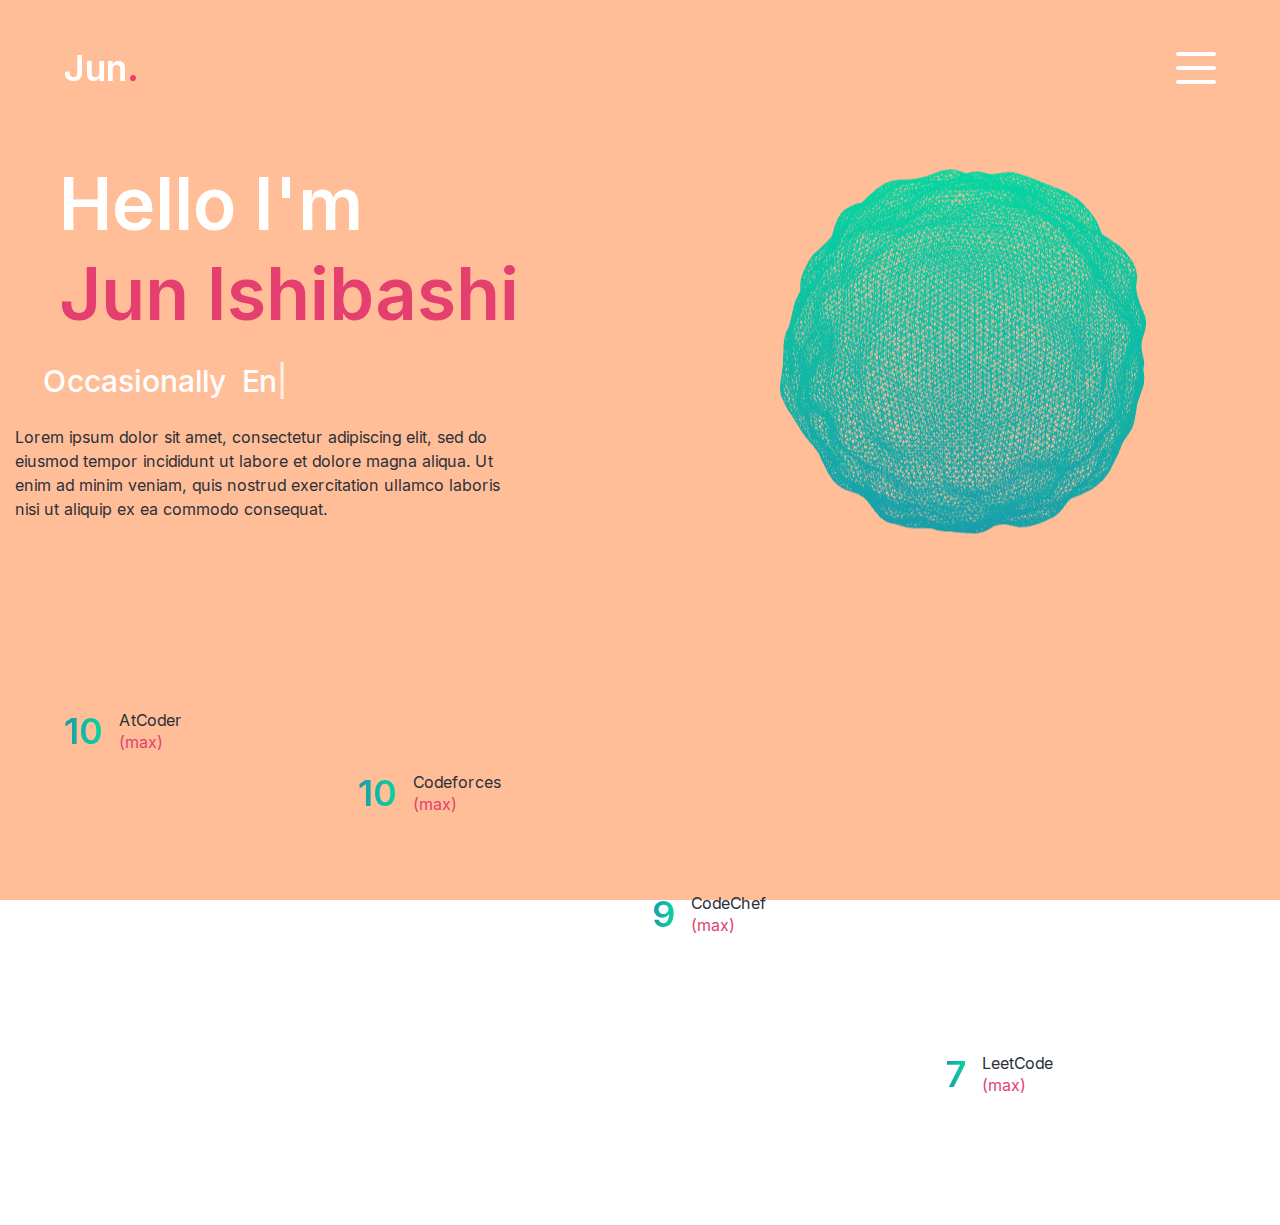
==== commit 62f7c70e: "Updated: removed music" ====
--- a/index.html
+++ b/index.html
@@ -1 +1 @@
-<!DOCTYPE html><html lang="en"><head><meta charSet="utf-8"/><meta name="viewport" content="width=device-width, initial-scale=1"/><link rel="stylesheet" href="/_next/static/css/2ca698f324fd2fb5.css" data-precedence="next"/><link rel="preload" as="script" fetchPriority="low" href="/_next/static/chunks/webpack-5e0fa0b35218f894.js"/><script src="/_next/static/chunks/4bd1b696-62dc19156998bd32.js" async=""></script><script src="/_next/static/chunks/215-a279b4254807db33.js" async=""></script><script src="/_next/static/chunks/main-app-4d8655e62b57648d.js" async=""></script><script src="/_next/static/chunks/517-e767bdce272b45f0.js" async=""></script><script src="/_next/static/chunks/app/layout-8d4cb5db8431b963.js" async=""></script><script src="/_next/static/chunks/b536a0f1-d86d43f572909e50.js" async=""></script><script src="/_next/static/chunks/0e762574-72a14e892b08d66d.js" async=""></script><script src="/_next/static/chunks/c15bf2b0-c5f2ab0c4ce668d5.js" async=""></script><script src="/_next/static/chunks/138-1305a2211346b83c.js" async=""></script><script src="/_next/static/chunks/212-11c06a2d3dbc5d22.js" async=""></script><script src="/_next/static/chunks/app/page-c51b2a037f026bfb.js" async=""></script><title>Jun Ishibashi Github Page</title><meta name="description" content="Jun Ishibashi Github Page"/><meta property="og:title" content="Jun Ishibashi Github Page"/><meta property="og:description" content="Jun Ishibashi Github Page"/><meta property="og:url" content="https://ishibashijun.github.io"/><meta property="og:type" content="website"/><meta name="twitter:card" content="summary"/><meta name="twitter:title" content="Jun Ishibashi Github Page"/><meta name="twitter:description" content="Jun Ishibashi Github Page"/><link rel="icon" href="/favicon.ico" type="image/x-icon" sizes="16x16"/><script src="/_next/static/chunks/polyfills-42372ed130431b0a.js" noModule=""></script></head><body class="__variable_6205a0 font-inter"><div class="w-full h-full bg-gradient-to-b from-blue-100 to-red-100"><div class="h-screen w-screen fixed pointer-events-none bg-gradient-to-b from-blue-100 to-red-100 rounded-b-[100px] top-0 z-30"></div><div class="fixed m-auto top-0 bottom-0 left-0 right-0 text-black text-8xl cursor-default z-40 w-fit h-fit" style="opacity:1">HOME</div><div class="h-screen w-screen fixed pointer-events-none bg-gradient-to-b from-blue-100 to-red-100 rounded-t-[100px] bottom-0 z-30" style="height:140vh"></div><div class="alert-hero top-[20px] left-[50%] fixed mx-auto z-50" style="transform:translateX(-50%) translateY(-500px)"><div role="alert" class="relative w-full rounded-lg border border-slate-200 p-4 [&amp;&gt;svg~*]:pl-7 [&amp;&gt;svg+div]:translate-y-[-3px] [&amp;&gt;svg]:absolute [&amp;&gt;svg]:left-4 [&amp;&gt;svg]:top-4 [&amp;&gt;svg]:text-slate-950 dark:border-slate-800 dark:[&amp;&gt;svg]:text-slate-50 bg-white text-slate-950 dark:bg-slate-950 dark:text-slate-50 alert"><svg stroke="currentColor" fill="currentColor" stroke-width="0" viewBox="0 0 16 16" color="blue" style="color:blue" height="20" width="20" xmlns="http://www.w3.org/2000/svg"><path d="M8 15A7 7 0 1 1 8 1a7 7 0 0 1 0 14m0 1A8 8 0 1 0 8 0a8 8 0 0 0 0 16"></path><path d="m8.93 6.588-2.29.287-.082.38.45.083c.294.07.352.176.288.469l-.738 3.468c-.194.897.105 1.319.808 1.319.545 0 1.178-.252 1.465-.598l.088-.416c-.2.176-.492.246-.686.246-.275 0-.375-.193-.304-.533zM9 4.5a1 1 0 1 1-2 0 1 1 0 0 1 2 0"></path></svg><h5 class="mb-1 font-medium leading-none tracking-tight text-blue-800">Clicking the sphere will trigger the music to play!</h5><div class="text-sm [&amp;_p]:leading-relaxed">&quot;10°c&quot; by しゃろう@Sharou.</div></div></div><header class="bg-transparent mx-auto py-8 xl:py-12 fixed top-0 right-0 left-0 w-full z-10"><div class="mx-auto px-[5vw] flex justify-between items-center"><a href="/"><h1 class="text-[var(--peach-palette4)] text-4xl font-semibold">Jun<span class="text-[var(--peach-palette1)]">.</span></h1></a><div class="mobile-nav"><nav><div class="links flex flex-col items-center justify-center"><div class="bg-white/70 linkgs-bg fixed top-0 right-0 bottom-0 w-[200px] md:w-[400px] z-30"><div class="links absolute w-full h-full flex flex-col items-center justify-center gap-5"><a class="text-[var(--peach-palette1)] border-b-2 border-[var(--peach-palette1)] text-xl md:text-5xl capitalize" href="/" tabindex="0" style="transform-origin:top left">home</a><a class="text-black text-xl md:text-5xl capitalize" href="/about" tabindex="0" style="transform-origin:top left">about</a></div></div><button title="Click to open navigations" type="button" class="w-10 h-8 flex flex-col justify-between z-50 relative"><div class="bg-black w-10 h-1 rounded origin-left"></div><div class="bg-black w-10 h-1 rounded"></div><div class="bg-black w-10 h-1 rounded origin-left"></div></button></div></nav></div></div></header><div class="hero bg-[var(--pantone-2024)] w-full h-full  min-h-screen"><div class="container"><div class="flex flex-col xl:flex-row items-center justify-between xl:pb-24"><div class="text-center xl:text-left order-2 xl:order-none" style="opacity:0;transform:translateX(-500px)"><h1 class="text-3xl md:text-5xl lg:text-5xl xl:text-7xl xl:leading-tight font-semibold mb-6" style="opacity:0;transform:translateX(-500px)">Hello I&#x27;m <br/> <span class="text-[var(--peach-palette1)]">Jun Ishibashi</span></h1><h3 class="text-left xl:ml-0 ml-20 text-lg md:text-3xl xl:text-3xl xl:leading-tight font-medium mb-6" style="opacity:0;transform:translateX(-500px)">Occasionally <span class="ml-2"></span></h3><p class="max-w-[500px] mb-9 text-xs md:text-base text-[var(--peach-palette4)]" style="opacity:0;transform:translateX(-500px)">Lorem ipsum dolor sit amet, consectetur adipiscing elit, sed do eiusmod tempor incididunt ut labore et dolore magna aliqua. Ut enim ad minim veniam, quis nostrud exercitation ullamco laboris nisi ut aliquip ex ea commodo consequat.</p></div><div class="order-1 xl:order-none mb-8 md:mb-0"><div class="w-full h-full"><canvas class="max-w-[500px] max-h-[500px]" style="opacity:0;transform:translateY(-1000px)"></canvas></div></div></div><div class="stats pt-4 pb-12 xl:pt-0 xl:pb-0"><div class="mx-auto"><div class="flex flex-wrap gap-6 max-w-4/5 mx-auto xl:max-w-none" style="opacity:0;transform:translateY(500px)"><div class="flex-1 flex gap-4 items-center justify-center xl:justify-start" style="opacity:0;transform:translateY(500px)"><span class="text-2xl xl:text-4xl font-extrabold text-[var(--peach-palette4)] bg-gradient-to-r from-[#1b9aaa] to-[#06d6a0] bg-clip-text text-transparent"></span><p class="max-w-24 leading-snug text-[var(--peach-palette4)]">AtCoder<br/><span class="text-[var(--peach-palette1)]">(max)</span></p></div><div class="flex-1 flex gap-4 items-center justify-center xl:justify-start" style="opacity:0;transform:translateY(500px)"><span class="text-2xl xl:text-4xl font-extrabold text-[var(--peach-palette4)] bg-gradient-to-r from-[#1b9aaa] to-[#06d6a0] bg-clip-text text-transparent"></span><p class="max-w-24 leading-snug text-[var(--peach-palette4)]">Codeforces<br/><span class="text-[var(--peach-palette1)]">(max)</span></p></div><div class="flex-1 flex gap-4 items-center justify-center xl:justify-start" style="opacity:0;transform:translateY(500px)"><span class="text-2xl xl:text-4xl font-extrabold text-[var(--peach-palette4)] bg-gradient-to-r from-[#1b9aaa] to-[#06d6a0] bg-clip-text text-transparent"></span><p class="max-w-24 leading-snug text-[var(--peach-palette4)]">CodeChef<br/><span class="text-[var(--peach-palette1)]">(max)</span></p></div><div class="flex-1 flex gap-4 items-center justify-center xl:justify-start" style="opacity:0;transform:translateY(500px)"><span class="text-2xl xl:text-4xl font-extrabold text-[var(--peach-palette4)] bg-gradient-to-r from-[#1b9aaa] to-[#06d6a0] bg-clip-text text-transparent"></span><p class="max-w-24 leading-snug text-[var(--peach-palette4)]">LeetCode<br/><span class="text-[var(--peach-palette1)]">(max)</span></p></div></div></div></div></div></div></div><script src="/_next/static/chunks/webpack-5e0fa0b35218f894.js" async=""></script><script>(self.__next_f=self.__next_f||[]).push([0])</script><script>self.__next_f.push([1,"2:\"$Sreact.fragment\"\n3:I[1969,[\"517\",\"static/chunks/517-e767bdce272b45f0.js\",\"185\",\"static/chunks/app/layout-8d4cb5db8431b963.js\"],\"default\"]\n4:I[9275,[],\"\"]\n5:I[1343,[],\"\"]\n6:I[6513,[],\"ClientPageRoot\"]\n7:I[8518,[\"689\",\"static/chunks/b536a0f1-d86d43f572909e50.js\",\"779\",\"static/chunks/0e762574-72a14e892b08d66d.js\",\"922\",\"static/chunks/c15bf2b0-c5f2ab0c4ce668d5.js\",\"517\",\"static/chunks/517-e767bdce272b45f0.js\",\"138\",\"static/chunks/138-1305a2211346b83c.js\",\"212\",\"static/chunks/212-11c06a2d3dbc5d22.js\",\"931\",\"static/chunks/app/page-c51b2a037f026bfb.js\"],\"default\"]\na:I[3120,[],\"OutletBoundary\"]\nc:I[3120,[],\"MetadataBoundary\"]\ne:I[3120,[],\"ViewportBoundary\"]\n10:I[6130,[],\"\"]\n1:HL[\"/_next/static/css/2ca698f324fd2fb5.css\",\"style\"]\n"])</script><script>self.__next_f.push([1,"0:{\"P\":null,\"b\":\"2Xzp_vrIdk6OZEejSxzea\",\"p\":\"\",\"c\":[\"\",\"\"],\"i\":false,\"f\":[[[\"\",{\"children\":[\"__PAGE__\",{}]},\"$undefined\",\"$undefined\",true],[\"\",[\"$\",\"$2\",\"c\",{\"children\":[[[\"$\",\"link\",\"0\",{\"rel\":\"stylesheet\",\"href\":\"/_next/static/css/2ca698f324fd2fb5.css\",\"precedence\":\"next\",\"crossOrigin\":\"$undefined\",\"nonce\":\"$undefined\"}]],[\"$\",\"html\",null,{\"lang\":\"en\",\"children\":[\"$\",\"body\",null,{\"className\":\"__variable_6205a0 font-inter\",\"children\":[\"$\",\"$L3\",null,{\"children\":[\"$\",\"$L4\",null,{\"parallelRouterKey\":\"children\",\"segmentPath\":[\"children\"],\"error\":\"$undefined\",\"errorStyles\":\"$undefined\",\"errorScripts\":\"$undefined\",\"template\":[\"$\",\"$L5\",null,{}],\"templateStyles\":\"$undefined\",\"templateScripts\":\"$undefined\",\"notFound\":[[\"$\",\"title\",null,{\"children\":\"404: This page could not be found.\"}],[\"$\",\"div\",null,{\"style\":{\"fontFamily\":\"system-ui,\\\"Segoe UI\\\",Roboto,Helvetica,Arial,sans-serif,\\\"Apple Color Emoji\\\",\\\"Segoe UI Emoji\\\"\",\"height\":\"100vh\",\"textAlign\":\"center\",\"display\":\"flex\",\"flexDirection\":\"column\",\"alignItems\":\"center\",\"justifyContent\":\"center\"},\"children\":[\"$\",\"div\",null,{\"children\":[[\"$\",\"style\",null,{\"dangerouslySetInnerHTML\":{\"__html\":\"body{color:#000;background:#fff;margin:0}.next-error-h1{border-right:1px solid rgba(0,0,0,.3)}@media (prefers-color-scheme:dark){body{color:#fff;background:#000}.next-error-h1{border-right:1px solid rgba(255,255,255,.3)}}\"}}],[\"$\",\"h1\",null,{\"className\":\"next-error-h1\",\"style\":{\"display\":\"inline-block\",\"margin\":\"0 20px 0 0\",\"padding\":\"0 23px 0 0\",\"fontSize\":24,\"fontWeight\":500,\"verticalAlign\":\"top\",\"lineHeight\":\"49px\"},\"children\":\"404\"}],[\"$\",\"div\",null,{\"style\":{\"display\":\"inline-block\"},\"children\":[\"$\",\"h2\",null,{\"style\":{\"fontSize\":14,\"fontWeight\":400,\"lineHeight\":\"49px\",\"margin\":0},\"children\":\"This page could not be found.\"}]}]]}]}]],\"notFoundStyles\":[]}]}]}]}]]}],{\"children\":[\"__PAGE__\",[\"$\",\"$2\",\"c\",{\"children\":[[\"$\",\"$L6\",null,{\"Component\":\"$7\",\"searchParams\":{},\"params\":{},\"promises\":[\"$@8\",\"$@9\"]}],null,[\"$\",\"$La\",null,{\"children\":\"$Lb\"}]]}],{},null]},null],[\"$\",\"$2\",\"h\",{\"children\":[null,[\"$\",\"$2\",\"FE4viJSb4udxB3xbw3Mp-\",{\"children\":[[\"$\",\"$Lc\",null,{\"children\":\"$Ld\"}],[\"$\",\"$Le\",null,{\"children\":\"$Lf\"}],null]}]]}]]],\"m\":\"$undefined\",\"G\":[\"$10\",\"$undefined\"],\"s\":false,\"S\":true}\n"])</script><script>self.__next_f.push([1,"8:{}\n9:{}\n"])</script><script>self.__next_f.push([1,"f:[[\"$\",\"meta\",\"0\",{\"name\":\"viewport\",\"content\":\"width=device-width, initial-scale=1\"}]]\nd:[[\"$\",\"meta\",\"0\",{\"charSet\":\"utf-8\"}],[\"$\",\"title\",\"1\",{\"children\":\"Jun Ishibashi Github Page\"}],[\"$\",\"meta\",\"2\",{\"name\":\"description\",\"content\":\"Jun Ishibashi Github Page\"}],[\"$\",\"meta\",\"3\",{\"property\":\"og:title\",\"content\":\"Jun Ishibashi Github Page\"}],[\"$\",\"meta\",\"4\",{\"property\":\"og:description\",\"content\":\"Jun Ishibashi Github Page\"}],[\"$\",\"meta\",\"5\",{\"property\":\"og:url\",\"content\":\"https://ishibashijun.github.io\"}],[\"$\",\"meta\",\"6\",{\"property\":\"og:type\",\"content\":\"website\"}],[\"$\",\"meta\",\"7\",{\"name\":\"twitter:card\",\"content\":\"summary\"}],[\"$\",\"meta\",\"8\",{\"name\":\"twitter:title\",\"content\":\"Jun Ishibashi Github Page\"}],[\"$\",\"meta\",\"9\",{\"name\":\"twitter:description\",\"content\":\"Jun Ishibashi Github Page\"}],[\"$\",\"link\",\"10\",{\"rel\":\"icon\",\"href\":\"/favicon.ico\",\"type\":\"image/x-icon\",\"sizes\":\"16x16\"}]]\n"])</script><script>self.__next_f.push([1,"b:null\n"])</script></body></html>+<!DOCTYPE html><html lang="en"><head><meta charSet="utf-8"/><meta name="viewport" content="width=device-width, initial-scale=1"/><link rel="stylesheet" href="/_next/static/css/2ca698f324fd2fb5.css" data-precedence="next"/><link rel="preload" as="script" fetchPriority="low" href="/_next/static/chunks/webpack-9535d8dbfe355555.js"/><script src="/_next/static/chunks/4bd1b696-62dc19156998bd32.js" async=""></script><script src="/_next/static/chunks/215-a279b4254807db33.js" async=""></script><script src="/_next/static/chunks/main-app-4d8655e62b57648d.js" async=""></script><script src="/_next/static/chunks/517-e767bdce272b45f0.js" async=""></script><script src="/_next/static/chunks/app/layout-8d4cb5db8431b963.js" async=""></script><script src="/_next/static/chunks/b536a0f1-0506631fafc7f2e7.js" async=""></script><script src="/_next/static/chunks/c15bf2b0-c5f2ab0c4ce668d5.js" async=""></script><script src="/_next/static/chunks/138-1305a2211346b83c.js" async=""></script><script src="/_next/static/chunks/637-5a35a4e1f5bda650.js" async=""></script><script src="/_next/static/chunks/app/page-0ff8bb67059a1734.js" async=""></script><title>Jun Ishibashi Github Page</title><meta name="description" content="Jun Ishibashi Github Page"/><meta property="og:title" content="Jun Ishibashi Github Page"/><meta property="og:description" content="Jun Ishibashi Github Page"/><meta property="og:url" content="https://ishibashijun.github.io"/><meta property="og:type" content="website"/><meta name="twitter:card" content="summary"/><meta name="twitter:title" content="Jun Ishibashi Github Page"/><meta name="twitter:description" content="Jun Ishibashi Github Page"/><link rel="icon" href="/favicon.ico" type="image/x-icon" sizes="16x16"/><script src="/_next/static/chunks/polyfills-42372ed130431b0a.js" noModule=""></script></head><body class="__variable_6205a0 font-inter"><div class="w-full h-full bg-gradient-to-b from-blue-100 to-red-100"><div class="h-screen w-screen fixed pointer-events-none bg-gradient-to-b from-blue-100 to-red-100 rounded-b-[100px] top-0 z-30"></div><div class="fixed m-auto top-0 bottom-0 left-0 right-0 text-black text-8xl cursor-default z-40 w-fit h-fit" style="opacity:1">HOME</div><div class="h-screen w-screen fixed pointer-events-none bg-gradient-to-b from-blue-100 to-red-100 rounded-t-[100px] bottom-0 z-30" style="height:140vh"></div><header class="bg-transparent mx-auto py-8 xl:py-12 fixed top-0 right-0 left-0 w-full z-10"><div class="mx-auto px-[5vw] flex justify-between items-center"><a href="/"><h1 class="text-[var(--peach-palette4)] text-4xl font-semibold">Jun<span class="text-[var(--peach-palette1)]">.</span></h1></a><div class="mobile-nav"><nav><div class="links flex flex-col items-center justify-center"><div class="bg-white/70 linkgs-bg fixed top-0 right-0 bottom-0 w-[200px] md:w-[400px] z-30"><div class="links absolute w-full h-full flex flex-col items-center justify-center gap-5"><a class="text-[var(--peach-palette1)] border-b-2 border-[var(--peach-palette1)] text-xl md:text-5xl capitalize" href="/" tabindex="0" style="transform-origin:top left">home</a><a class="text-black text-xl md:text-5xl capitalize" href="/about" tabindex="0" style="transform-origin:top left">about</a></div></div><button title="Click to open navigations" type="button" class="w-10 h-8 flex flex-col justify-between z-50 relative"><div class="bg-black w-10 h-1 rounded origin-left"></div><div class="bg-black w-10 h-1 rounded"></div><div class="bg-black w-10 h-1 rounded origin-left"></div></button></div></nav></div></div></header><div class="hero bg-[var(--pantone-2024)] w-full h-full  min-h-screen"><div class="container"><div class="flex flex-col xl:flex-row items-center justify-between xl:pb-24"><div class="text-center xl:text-left order-2 xl:order-none" style="opacity:0;transform:translateX(-500px)"><h1 class="text-3xl md:text-5xl lg:text-5xl xl:text-7xl xl:leading-tight font-semibold mb-6" style="opacity:0;transform:translateX(-500px)">Hello I&#x27;m <br/> <span class="text-[var(--peach-palette1)]">Jun Ishibashi</span></h1><h3 class="text-left xl:ml-0 ml-20 text-lg md:text-3xl xl:text-3xl xl:leading-tight font-medium mb-6" style="opacity:0;transform:translateX(-500px)">Occasionally <span class="ml-2"></span></h3><p class="max-w-[500px] mb-9 text-xs md:text-base text-[var(--peach-palette4)]" style="opacity:0;transform:translateX(-500px)">Lorem ipsum dolor sit amet, consectetur adipiscing elit, sed do eiusmod tempor incididunt ut labore et dolore magna aliqua. Ut enim ad minim veniam, quis nostrud exercitation ullamco laboris nisi ut aliquip ex ea commodo consequat.</p></div><div class="order-1 xl:order-none mb-8 md:mb-0"><div class="w-full h-full"><canvas class="max-w-[500px] max-h-[500px]" style="opacity:0;transform:translateY(-1000px)"></canvas></div></div></div><div class="stats pt-4 pb-12 xl:pt-0 xl:pb-0"><div class="mx-auto"><div class="flex flex-wrap gap-6 max-w-4/5 mx-auto xl:max-w-none" style="opacity:0;transform:translateY(500px)"><div class="flex-1 flex gap-4 items-center justify-center xl:justify-start" style="opacity:0;transform:translateY(500px)"><span class="text-2xl xl:text-4xl font-extrabold text-[var(--peach-palette4)] bg-gradient-to-r from-[#1b9aaa] to-[#06d6a0] bg-clip-text text-transparent"></span><p class="max-w-24 leading-snug text-[var(--peach-palette4)]">AtCoder<br/><span class="text-[var(--peach-palette1)]">(max)</span></p></div><div class="flex-1 flex gap-4 items-center justify-center xl:justify-start" style="opacity:0;transform:translateY(500px)"><span class="text-2xl xl:text-4xl font-extrabold text-[var(--peach-palette4)] bg-gradient-to-r from-[#1b9aaa] to-[#06d6a0] bg-clip-text text-transparent"></span><p class="max-w-24 leading-snug text-[var(--peach-palette4)]">Codeforces<br/><span class="text-[var(--peach-palette1)]">(max)</span></p></div><div class="flex-1 flex gap-4 items-center justify-center xl:justify-start" style="opacity:0;transform:translateY(500px)"><span class="text-2xl xl:text-4xl font-extrabold text-[var(--peach-palette4)] bg-gradient-to-r from-[#1b9aaa] to-[#06d6a0] bg-clip-text text-transparent"></span><p class="max-w-24 leading-snug text-[var(--peach-palette4)]">CodeChef<br/><span class="text-[var(--peach-palette1)]">(max)</span></p></div><div class="flex-1 flex gap-4 items-center justify-center xl:justify-start" style="opacity:0;transform:translateY(500px)"><span class="text-2xl xl:text-4xl font-extrabold text-[var(--peach-palette4)] bg-gradient-to-r from-[#1b9aaa] to-[#06d6a0] bg-clip-text text-transparent"></span><p class="max-w-24 leading-snug text-[var(--peach-palette4)]">LeetCode<br/><span class="text-[var(--peach-palette1)]">(max)</span></p></div></div></div></div></div></div></div><script src="/_next/static/chunks/webpack-9535d8dbfe355555.js" async=""></script><script>(self.__next_f=self.__next_f||[]).push([0])</script><script>self.__next_f.push([1,"2:\"$Sreact.fragment\"\n3:I[1969,[\"517\",\"static/chunks/517-e767bdce272b45f0.js\",\"185\",\"static/chunks/app/layout-8d4cb5db8431b963.js\"],\"default\"]\n4:I[9275,[],\"\"]\n5:I[1343,[],\"\"]\n6:I[6513,[],\"ClientPageRoot\"]\n7:I[2645,[\"689\",\"static/chunks/b536a0f1-0506631fafc7f2e7.js\",\"922\",\"static/chunks/c15bf2b0-c5f2ab0c4ce668d5.js\",\"517\",\"static/chunks/517-e767bdce272b45f0.js\",\"138\",\"static/chunks/138-1305a2211346b83c.js\",\"637\",\"static/chunks/637-5a35a4e1f5bda650.js\",\"931\",\"static/chunks/app/page-0ff8bb67059a1734.js\"],\"default\"]\na:I[3120,[],\"OutletBoundary\"]\nc:I[3120,[],\"MetadataBoundary\"]\ne:I[3120,[],\"ViewportBoundary\"]\n10:I[6130,[],\"\"]\n1:HL[\"/_next/static/css/2ca698f324fd2fb5.css\",\"style\"]\n"])</script><script>self.__next_f.push([1,"0:{\"P\":null,\"b\":\"nmQ1oXaqwrfZLJUNLbeUy\",\"p\":\"\",\"c\":[\"\",\"\"],\"i\":false,\"f\":[[[\"\",{\"children\":[\"__PAGE__\",{}]},\"$undefined\",\"$undefined\",true],[\"\",[\"$\",\"$2\",\"c\",{\"children\":[[[\"$\",\"link\",\"0\",{\"rel\":\"stylesheet\",\"href\":\"/_next/static/css/2ca698f324fd2fb5.css\",\"precedence\":\"next\",\"crossOrigin\":\"$undefined\",\"nonce\":\"$undefined\"}]],[\"$\",\"html\",null,{\"lang\":\"en\",\"children\":[\"$\",\"body\",null,{\"className\":\"__variable_6205a0 font-inter\",\"children\":[\"$\",\"$L3\",null,{\"children\":[\"$\",\"$L4\",null,{\"parallelRouterKey\":\"children\",\"segmentPath\":[\"children\"],\"error\":\"$undefined\",\"errorStyles\":\"$undefined\",\"errorScripts\":\"$undefined\",\"template\":[\"$\",\"$L5\",null,{}],\"templateStyles\":\"$undefined\",\"templateScripts\":\"$undefined\",\"notFound\":[[\"$\",\"title\",null,{\"children\":\"404: This page could not be found.\"}],[\"$\",\"div\",null,{\"style\":{\"fontFamily\":\"system-ui,\\\"Segoe UI\\\",Roboto,Helvetica,Arial,sans-serif,\\\"Apple Color Emoji\\\",\\\"Segoe UI Emoji\\\"\",\"height\":\"100vh\",\"textAlign\":\"center\",\"display\":\"flex\",\"flexDirection\":\"column\",\"alignItems\":\"center\",\"justifyContent\":\"center\"},\"children\":[\"$\",\"div\",null,{\"children\":[[\"$\",\"style\",null,{\"dangerouslySetInnerHTML\":{\"__html\":\"body{color:#000;background:#fff;margin:0}.next-error-h1{border-right:1px solid rgba(0,0,0,.3)}@media (prefers-color-scheme:dark){body{color:#fff;background:#000}.next-error-h1{border-right:1px solid rgba(255,255,255,.3)}}\"}}],[\"$\",\"h1\",null,{\"className\":\"next-error-h1\",\"style\":{\"display\":\"inline-block\",\"margin\":\"0 20px 0 0\",\"padding\":\"0 23px 0 0\",\"fontSize\":24,\"fontWeight\":500,\"verticalAlign\":\"top\",\"lineHeight\":\"49px\"},\"children\":\"404\"}],[\"$\",\"div\",null,{\"style\":{\"display\":\"inline-block\"},\"children\":[\"$\",\"h2\",null,{\"style\":{\"fontSize\":14,\"fontWeight\":400,\"lineHeight\":\"49px\",\"margin\":0},\"children\":\"This page could not be found.\"}]}]]}]}]],\"notFoundStyles\":[]}]}]}]}]]}],{\"children\":[\"__PAGE__\",[\"$\",\"$2\",\"c\",{\"children\":[[\"$\",\"$L6\",null,{\"Component\":\"$7\",\"searchParams\":{},\"params\":{},\"promises\":[\"$@8\",\"$@9\"]}],null,[\"$\",\"$La\",null,{\"children\":\"$Lb\"}]]}],{},null]},null],[\"$\",\"$2\",\"h\",{\"children\":[null,[\"$\",\"$2\",\"TIOw_mqG6qgP_veLZljNO\",{\"children\":[[\"$\",\"$Lc\",null,{\"children\":\"$Ld\"}],[\"$\",\"$Le\",null,{\"children\":\"$Lf\"}],null]}]]}]]],\"m\":\"$undefined\",\"G\":[\"$10\",\"$undefined\"],\"s\":false,\"S\":true}\n"])</script><script>self.__next_f.push([1,"8:{}\n9:{}\n"])</script><script>self.__next_f.push([1,"f:[[\"$\",\"meta\",\"0\",{\"name\":\"viewport\",\"content\":\"width=device-width, initial-scale=1\"}]]\nd:[[\"$\",\"meta\",\"0\",{\"charSet\":\"utf-8\"}],[\"$\",\"title\",\"1\",{\"children\":\"Jun Ishibashi Github Page\"}],[\"$\",\"meta\",\"2\",{\"name\":\"description\",\"content\":\"Jun Ishibashi Github Page\"}],[\"$\",\"meta\",\"3\",{\"property\":\"og:title\",\"content\":\"Jun Ishibashi Github Page\"}],[\"$\",\"meta\",\"4\",{\"property\":\"og:description\",\"content\":\"Jun Ishibashi Github Page\"}],[\"$\",\"meta\",\"5\",{\"property\":\"og:url\",\"content\":\"https://ishibashijun.github.io\"}],[\"$\",\"meta\",\"6\",{\"property\":\"og:type\",\"content\":\"website\"}],[\"$\",\"meta\",\"7\",{\"name\":\"twitter:card\",\"content\":\"summary\"}],[\"$\",\"meta\",\"8\",{\"name\":\"twitter:title\",\"content\":\"Jun Ishibashi Github Page\"}],[\"$\",\"meta\",\"9\",{\"name\":\"twitter:description\",\"content\":\"Jun Ishibashi Github Page\"}],[\"$\",\"link\",\"10\",{\"rel\":\"icon\",\"href\":\"/favicon.ico\",\"type\":\"image/x-icon\",\"sizes\":\"16x16\"}]]\n"])</script><script>self.__next_f.push([1,"b:null\n"])</script></body></html>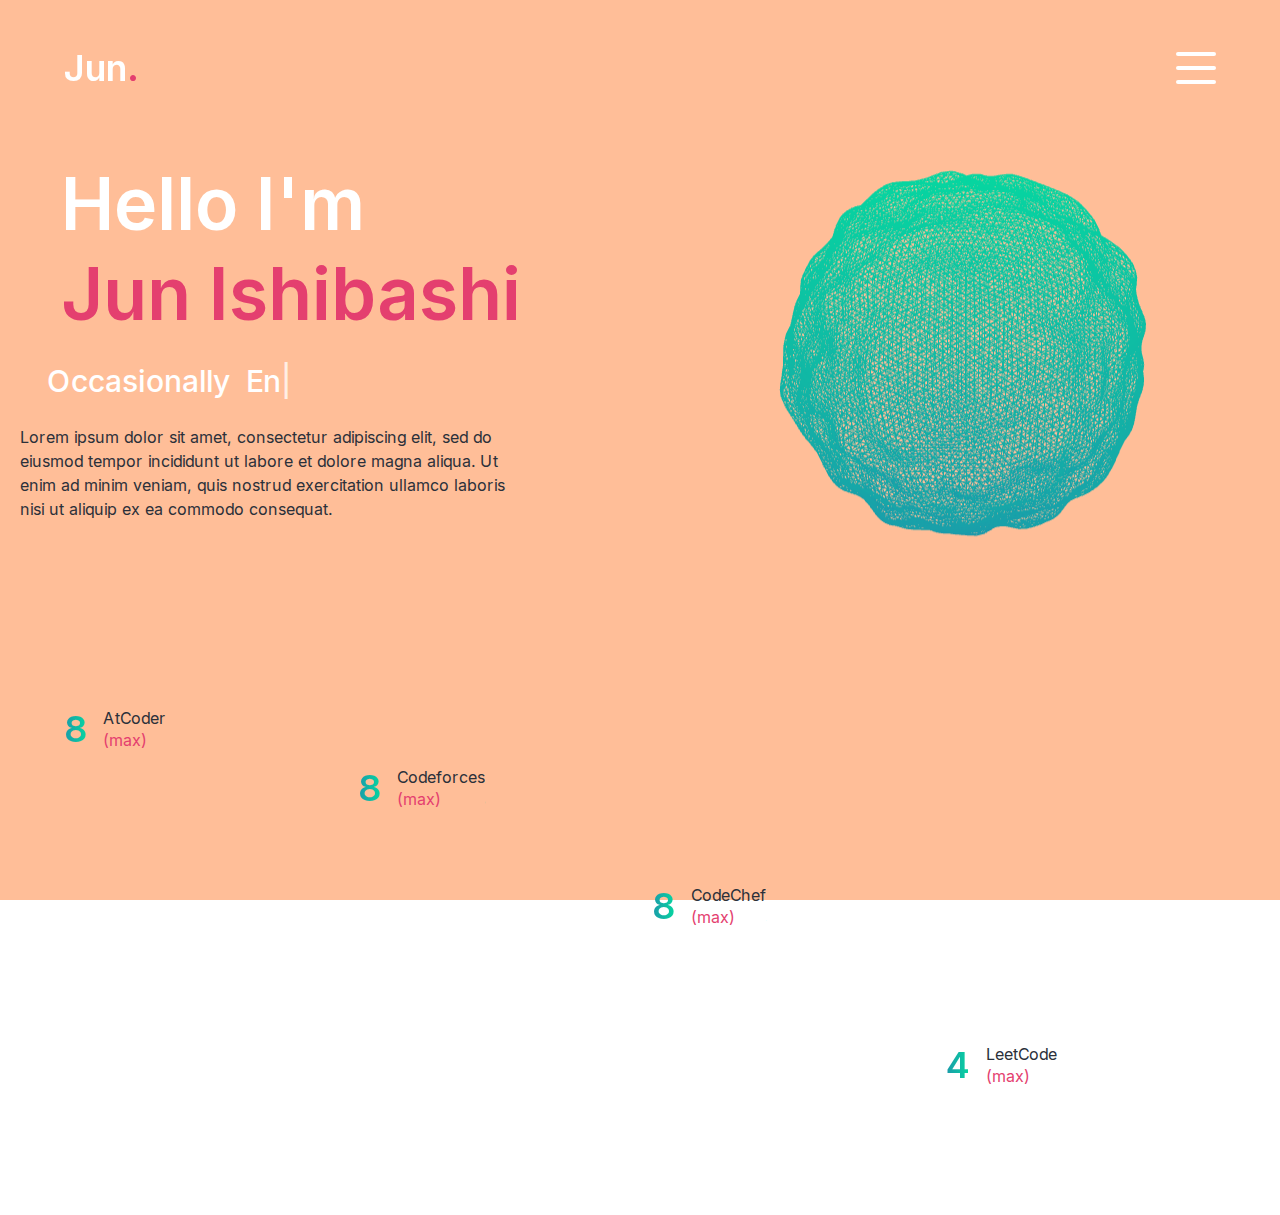
==== commit 427fb15b: "Updated: about page" ====
--- a/index.html
+++ b/index.html
@@ -1 +1 @@
-<!DOCTYPE html><html lang="en"><head><meta charSet="utf-8"/><meta name="viewport" content="width=device-width, initial-scale=1"/><link rel="stylesheet" href="/_next/static/css/2ca698f324fd2fb5.css" data-precedence="next"/><link rel="preload" as="script" fetchPriority="low" href="/_next/static/chunks/webpack-9535d8dbfe355555.js"/><script src="/_next/static/chunks/4bd1b696-62dc19156998bd32.js" async=""></script><script src="/_next/static/chunks/215-a279b4254807db33.js" async=""></script><script src="/_next/static/chunks/main-app-4d8655e62b57648d.js" async=""></script><script src="/_next/static/chunks/517-e767bdce272b45f0.js" async=""></script><script src="/_next/static/chunks/app/layout-8d4cb5db8431b963.js" async=""></script><script src="/_next/static/chunks/b536a0f1-0506631fafc7f2e7.js" async=""></script><script src="/_next/static/chunks/c15bf2b0-c5f2ab0c4ce668d5.js" async=""></script><script src="/_next/static/chunks/138-1305a2211346b83c.js" async=""></script><script src="/_next/static/chunks/637-5a35a4e1f5bda650.js" async=""></script><script src="/_next/static/chunks/app/page-0ff8bb67059a1734.js" async=""></script><title>Jun Ishibashi Github Page</title><meta name="description" content="Jun Ishibashi Github Page"/><meta property="og:title" content="Jun Ishibashi Github Page"/><meta property="og:description" content="Jun Ishibashi Github Page"/><meta property="og:url" content="https://ishibashijun.github.io"/><meta property="og:type" content="website"/><meta name="twitter:card" content="summary"/><meta name="twitter:title" content="Jun Ishibashi Github Page"/><meta name="twitter:description" content="Jun Ishibashi Github Page"/><link rel="icon" href="/favicon.ico" type="image/x-icon" sizes="16x16"/><script src="/_next/static/chunks/polyfills-42372ed130431b0a.js" noModule=""></script></head><body class="__variable_6205a0 font-inter"><div class="w-full h-full bg-gradient-to-b from-blue-100 to-red-100"><div class="h-screen w-screen fixed pointer-events-none bg-gradient-to-b from-blue-100 to-red-100 rounded-b-[100px] top-0 z-30"></div><div class="fixed m-auto top-0 bottom-0 left-0 right-0 text-black text-8xl cursor-default z-40 w-fit h-fit" style="opacity:1">HOME</div><div class="h-screen w-screen fixed pointer-events-none bg-gradient-to-b from-blue-100 to-red-100 rounded-t-[100px] bottom-0 z-30" style="height:140vh"></div><header class="bg-transparent mx-auto py-8 xl:py-12 fixed top-0 right-0 left-0 w-full z-10"><div class="mx-auto px-[5vw] flex justify-between items-center"><a href="/"><h1 class="text-[var(--peach-palette4)] text-4xl font-semibold">Jun<span class="text-[var(--peach-palette1)]">.</span></h1></a><div class="mobile-nav"><nav><div class="links flex flex-col items-center justify-center"><div class="bg-white/70 linkgs-bg fixed top-0 right-0 bottom-0 w-[200px] md:w-[400px] z-30"><div class="links absolute w-full h-full flex flex-col items-center justify-center gap-5"><a class="text-[var(--peach-palette1)] border-b-2 border-[var(--peach-palette1)] text-xl md:text-5xl capitalize" href="/" tabindex="0" style="transform-origin:top left">home</a><a class="text-black text-xl md:text-5xl capitalize" href="/about" tabindex="0" style="transform-origin:top left">about</a></div></div><button title="Click to open navigations" type="button" class="w-10 h-8 flex flex-col justify-between z-50 relative"><div class="bg-black w-10 h-1 rounded origin-left"></div><div class="bg-black w-10 h-1 rounded"></div><div class="bg-black w-10 h-1 rounded origin-left"></div></button></div></nav></div></div></header><div class="hero bg-[var(--pantone-2024)] w-full h-full  min-h-screen"><div class="container"><div class="flex flex-col xl:flex-row items-center justify-between xl:pb-24"><div class="text-center xl:text-left order-2 xl:order-none" style="opacity:0;transform:translateX(-500px)"><h1 class="text-3xl md:text-5xl lg:text-5xl xl:text-7xl xl:leading-tight font-semibold mb-6" style="opacity:0;transform:translateX(-500px)">Hello I&#x27;m <br/> <span class="text-[var(--peach-palette1)]">Jun Ishibashi</span></h1><h3 class="text-left xl:ml-0 ml-20 text-lg md:text-3xl xl:text-3xl xl:leading-tight font-medium mb-6" style="opacity:0;transform:translateX(-500px)">Occasionally <span class="ml-2"></span></h3><p class="max-w-[500px] mb-9 text-xs md:text-base text-[var(--peach-palette4)]" style="opacity:0;transform:translateX(-500px)">Lorem ipsum dolor sit amet, consectetur adipiscing elit, sed do eiusmod tempor incididunt ut labore et dolore magna aliqua. Ut enim ad minim veniam, quis nostrud exercitation ullamco laboris nisi ut aliquip ex ea commodo consequat.</p></div><div class="order-1 xl:order-none mb-8 md:mb-0"><div class="w-full h-full"><canvas class="max-w-[500px] max-h-[500px]" style="opacity:0;transform:translateY(-1000px)"></canvas></div></div></div><div class="stats pt-4 pb-12 xl:pt-0 xl:pb-0"><div class="mx-auto"><div class="flex flex-wrap gap-6 max-w-4/5 mx-auto xl:max-w-none" style="opacity:0;transform:translateY(500px)"><div class="flex-1 flex gap-4 items-center justify-center xl:justify-start" style="opacity:0;transform:translateY(500px)"><span class="text-2xl xl:text-4xl font-extrabold text-[var(--peach-palette4)] bg-gradient-to-r from-[#1b9aaa] to-[#06d6a0] bg-clip-text text-transparent"></span><p class="max-w-24 leading-snug text-[var(--peach-palette4)]">AtCoder<br/><span class="text-[var(--peach-palette1)]">(max)</span></p></div><div class="flex-1 flex gap-4 items-center justify-center xl:justify-start" style="opacity:0;transform:translateY(500px)"><span class="text-2xl xl:text-4xl font-extrabold text-[var(--peach-palette4)] bg-gradient-to-r from-[#1b9aaa] to-[#06d6a0] bg-clip-text text-transparent"></span><p class="max-w-24 leading-snug text-[var(--peach-palette4)]">Codeforces<br/><span class="text-[var(--peach-palette1)]">(max)</span></p></div><div class="flex-1 flex gap-4 items-center justify-center xl:justify-start" style="opacity:0;transform:translateY(500px)"><span class="text-2xl xl:text-4xl font-extrabold text-[var(--peach-palette4)] bg-gradient-to-r from-[#1b9aaa] to-[#06d6a0] bg-clip-text text-transparent"></span><p class="max-w-24 leading-snug text-[var(--peach-palette4)]">CodeChef<br/><span class="text-[var(--peach-palette1)]">(max)</span></p></div><div class="flex-1 flex gap-4 items-center justify-center xl:justify-start" style="opacity:0;transform:translateY(500px)"><span class="text-2xl xl:text-4xl font-extrabold text-[var(--peach-palette4)] bg-gradient-to-r from-[#1b9aaa] to-[#06d6a0] bg-clip-text text-transparent"></span><p class="max-w-24 leading-snug text-[var(--peach-palette4)]">LeetCode<br/><span class="text-[var(--peach-palette1)]">(max)</span></p></div></div></div></div></div></div></div><script src="/_next/static/chunks/webpack-9535d8dbfe355555.js" async=""></script><script>(self.__next_f=self.__next_f||[]).push([0])</script><script>self.__next_f.push([1,"2:\"$Sreact.fragment\"\n3:I[1969,[\"517\",\"static/chunks/517-e767bdce272b45f0.js\",\"185\",\"static/chunks/app/layout-8d4cb5db8431b963.js\"],\"default\"]\n4:I[9275,[],\"\"]\n5:I[1343,[],\"\"]\n6:I[6513,[],\"ClientPageRoot\"]\n7:I[2645,[\"689\",\"static/chunks/b536a0f1-0506631fafc7f2e7.js\",\"922\",\"static/chunks/c15bf2b0-c5f2ab0c4ce668d5.js\",\"517\",\"static/chunks/517-e767bdce272b45f0.js\",\"138\",\"static/chunks/138-1305a2211346b83c.js\",\"637\",\"static/chunks/637-5a35a4e1f5bda650.js\",\"931\",\"static/chunks/app/page-0ff8bb67059a1734.js\"],\"default\"]\na:I[3120,[],\"OutletBoundary\"]\nc:I[3120,[],\"MetadataBoundary\"]\ne:I[3120,[],\"ViewportBoundary\"]\n10:I[6130,[],\"\"]\n1:HL[\"/_next/static/css/2ca698f324fd2fb5.css\",\"style\"]\n"])</script><script>self.__next_f.push([1,"0:{\"P\":null,\"b\":\"nmQ1oXaqwrfZLJUNLbeUy\",\"p\":\"\",\"c\":[\"\",\"\"],\"i\":false,\"f\":[[[\"\",{\"children\":[\"__PAGE__\",{}]},\"$undefined\",\"$undefined\",true],[\"\",[\"$\",\"$2\",\"c\",{\"children\":[[[\"$\",\"link\",\"0\",{\"rel\":\"stylesheet\",\"href\":\"/_next/static/css/2ca698f324fd2fb5.css\",\"precedence\":\"next\",\"crossOrigin\":\"$undefined\",\"nonce\":\"$undefined\"}]],[\"$\",\"html\",null,{\"lang\":\"en\",\"children\":[\"$\",\"body\",null,{\"className\":\"__variable_6205a0 font-inter\",\"children\":[\"$\",\"$L3\",null,{\"children\":[\"$\",\"$L4\",null,{\"parallelRouterKey\":\"children\",\"segmentPath\":[\"children\"],\"error\":\"$undefined\",\"errorStyles\":\"$undefined\",\"errorScripts\":\"$undefined\",\"template\":[\"$\",\"$L5\",null,{}],\"templateStyles\":\"$undefined\",\"templateScripts\":\"$undefined\",\"notFound\":[[\"$\",\"title\",null,{\"children\":\"404: This page could not be found.\"}],[\"$\",\"div\",null,{\"style\":{\"fontFamily\":\"system-ui,\\\"Segoe UI\\\",Roboto,Helvetica,Arial,sans-serif,\\\"Apple Color Emoji\\\",\\\"Segoe UI Emoji\\\"\",\"height\":\"100vh\",\"textAlign\":\"center\",\"display\":\"flex\",\"flexDirection\":\"column\",\"alignItems\":\"center\",\"justifyContent\":\"center\"},\"children\":[\"$\",\"div\",null,{\"children\":[[\"$\",\"style\",null,{\"dangerouslySetInnerHTML\":{\"__html\":\"body{color:#000;background:#fff;margin:0}.next-error-h1{border-right:1px solid rgba(0,0,0,.3)}@media (prefers-color-scheme:dark){body{color:#fff;background:#000}.next-error-h1{border-right:1px solid rgba(255,255,255,.3)}}\"}}],[\"$\",\"h1\",null,{\"className\":\"next-error-h1\",\"style\":{\"display\":\"inline-block\",\"margin\":\"0 20px 0 0\",\"padding\":\"0 23px 0 0\",\"fontSize\":24,\"fontWeight\":500,\"verticalAlign\":\"top\",\"lineHeight\":\"49px\"},\"children\":\"404\"}],[\"$\",\"div\",null,{\"style\":{\"display\":\"inline-block\"},\"children\":[\"$\",\"h2\",null,{\"style\":{\"fontSize\":14,\"fontWeight\":400,\"lineHeight\":\"49px\",\"margin\":0},\"children\":\"This page could not be found.\"}]}]]}]}]],\"notFoundStyles\":[]}]}]}]}]]}],{\"children\":[\"__PAGE__\",[\"$\",\"$2\",\"c\",{\"children\":[[\"$\",\"$L6\",null,{\"Component\":\"$7\",\"searchParams\":{},\"params\":{},\"promises\":[\"$@8\",\"$@9\"]}],null,[\"$\",\"$La\",null,{\"children\":\"$Lb\"}]]}],{},null]},null],[\"$\",\"$2\",\"h\",{\"children\":[null,[\"$\",\"$2\",\"TIOw_mqG6qgP_veLZljNO\",{\"children\":[[\"$\",\"$Lc\",null,{\"children\":\"$Ld\"}],[\"$\",\"$Le\",null,{\"children\":\"$Lf\"}],null]}]]}]]],\"m\":\"$undefined\",\"G\":[\"$10\",\"$undefined\"],\"s\":false,\"S\":true}\n"])</script><script>self.__next_f.push([1,"8:{}\n9:{}\n"])</script><script>self.__next_f.push([1,"f:[[\"$\",\"meta\",\"0\",{\"name\":\"viewport\",\"content\":\"width=device-width, initial-scale=1\"}]]\nd:[[\"$\",\"meta\",\"0\",{\"charSet\":\"utf-8\"}],[\"$\",\"title\",\"1\",{\"children\":\"Jun Ishibashi Github Page\"}],[\"$\",\"meta\",\"2\",{\"name\":\"description\",\"content\":\"Jun Ishibashi Github Page\"}],[\"$\",\"meta\",\"3\",{\"property\":\"og:title\",\"content\":\"Jun Ishibashi Github Page\"}],[\"$\",\"meta\",\"4\",{\"property\":\"og:description\",\"content\":\"Jun Ishibashi Github Page\"}],[\"$\",\"meta\",\"5\",{\"property\":\"og:url\",\"content\":\"https://ishibashijun.github.io\"}],[\"$\",\"meta\",\"6\",{\"property\":\"og:type\",\"content\":\"website\"}],[\"$\",\"meta\",\"7\",{\"name\":\"twitter:card\",\"content\":\"summary\"}],[\"$\",\"meta\",\"8\",{\"name\":\"twitter:title\",\"content\":\"Jun Ishibashi Github Page\"}],[\"$\",\"meta\",\"9\",{\"name\":\"twitter:description\",\"content\":\"Jun Ishibashi Github Page\"}],[\"$\",\"link\",\"10\",{\"rel\":\"icon\",\"href\":\"/favicon.ico\",\"type\":\"image/x-icon\",\"sizes\":\"16x16\"}]]\n"])</script><script>self.__next_f.push([1,"b:null\n"])</script></body></html>+<!DOCTYPE html><html lang="en"><head><meta charSet="utf-8"/><meta name="viewport" content="width=device-width, initial-scale=1"/><link rel="stylesheet" href="/_next/static/css/2f178261bc5f3476.css" data-precedence="next"/><link rel="preload" as="script" fetchPriority="low" href="/_next/static/chunks/webpack-9535d8dbfe355555.js"/><script src="/_next/static/chunks/4bd1b696-62dc19156998bd32.js" async=""></script><script src="/_next/static/chunks/215-a279b4254807db33.js" async=""></script><script src="/_next/static/chunks/main-app-4d8655e62b57648d.js" async=""></script><script src="/_next/static/chunks/517-e767bdce272b45f0.js" async=""></script><script src="/_next/static/chunks/app/layout-8d4cb5db8431b963.js" async=""></script><script src="/_next/static/chunks/b536a0f1-0506631fafc7f2e7.js" async=""></script><script src="/_next/static/chunks/c15bf2b0-c5f2ab0c4ce668d5.js" async=""></script><script src="/_next/static/chunks/138-1305a2211346b83c.js" async=""></script><script src="/_next/static/chunks/637-5a35a4e1f5bda650.js" async=""></script><script src="/_next/static/chunks/app/page-0ff8bb67059a1734.js" async=""></script><title>Jun Ishibashi Github Page</title><meta name="description" content="Jun Ishibashi Github Page"/><meta property="og:title" content="Jun Ishibashi Github Page"/><meta property="og:description" content="Jun Ishibashi Github Page"/><meta property="og:url" content="https://ishibashijun.github.io"/><meta property="og:type" content="website"/><meta name="twitter:card" content="summary"/><meta name="twitter:title" content="Jun Ishibashi Github Page"/><meta name="twitter:description" content="Jun Ishibashi Github Page"/><link rel="icon" href="/favicon.ico" type="image/x-icon" sizes="16x16"/><script src="/_next/static/chunks/polyfills-42372ed130431b0a.js" noModule=""></script></head><body class="__variable_6205a0 font-inter"><div class="w-full h-full bg-gradient-to-b from-blue-100 to-red-100"><div class="h-screen w-screen fixed pointer-events-none bg-gradient-to-b from-blue-100 to-red-100 rounded-b-[100px] top-0 z-30"></div><div class="fixed m-auto top-0 bottom-0 left-0 right-0 text-black text-8xl cursor-default z-40 w-fit h-fit" style="opacity:1">HOME</div><div class="h-screen w-screen fixed pointer-events-none bg-gradient-to-b from-blue-100 to-red-100 rounded-t-[100px] bottom-0 z-30" style="height:140vh"></div><header class="bg-transparent mx-auto py-8 xl:py-12 fixed top-0 right-0 left-0 w-full z-10"><div class="mx-auto px-[5vw] flex justify-between items-center"><a href="/"><h1 class="text-[var(--peach-palette4)] text-4xl font-semibold">Jun<span class="text-[var(--peach-palette1)]">.</span></h1></a><div class="mobile-nav"><nav><div class="links flex flex-col items-center justify-center"><div class="bg-white/70 linkgs-bg fixed top-0 right-0 bottom-0 w-[200px] md:w-[400px] z-30"><div class="links absolute w-full h-full flex flex-col items-center justify-center gap-5"><a class="text-[var(--peach-palette1)] border-b-2 border-[var(--peach-palette1)] text-xl md:text-5xl capitalize" href="/" tabindex="0" style="transform-origin:top left">home</a><a class="text-black text-xl md:text-5xl capitalize" href="/about" tabindex="0" style="transform-origin:top left">about</a></div></div><button title="Click to open navigations" type="button" class="w-10 h-8 flex flex-col justify-between z-50 relative"><div class="bg-black w-10 h-1 rounded origin-left"></div><div class="bg-black w-10 h-1 rounded"></div><div class="bg-black w-10 h-1 rounded origin-left"></div></button></div></nav></div></div></header><div class="hero bg-[var(--pantone-2024)] w-full h-full  min-h-screen"><div class="container"><div class="flex flex-col xl:flex-row items-center justify-between xl:pb-24"><div class="text-center xl:text-left order-2 xl:order-none" style="opacity:0;transform:translateX(-500px)"><h1 class="text-3xl md:text-5xl lg:text-5xl xl:text-7xl xl:leading-tight font-semibold mb-6" style="opacity:0;transform:translateX(-500px)">Hello I&#x27;m <br/> <span class="text-[var(--peach-palette1)]">Jun Ishibashi</span></h1><h3 class="text-left xl:ml-0 ml-20 text-lg md:text-3xl xl:text-3xl xl:leading-tight font-medium mb-6" style="opacity:0;transform:translateX(-500px)">Occasionally <span class="ml-2"></span></h3><p class="max-w-[500px] mb-9 text-xs md:text-base text-[var(--peach-palette4)]" style="opacity:0;transform:translateX(-500px)">Lorem ipsum dolor sit amet, consectetur adipiscing elit, sed do eiusmod tempor incididunt ut labore et dolore magna aliqua. Ut enim ad minim veniam, quis nostrud exercitation ullamco laboris nisi ut aliquip ex ea commodo consequat.</p></div><div class="order-1 xl:order-none mb-8 md:mb-0"><div class="w-full h-full"><canvas class="max-w-[500px] max-h-[500px]" style="opacity:0;transform:translateY(-1000px)"></canvas></div></div></div><div class="stats pt-4 pb-12 xl:pt-0 xl:pb-0"><div class="mx-auto"><div class="flex flex-wrap gap-6 max-w-4/5 mx-auto xl:max-w-none" style="opacity:0;transform:translateY(500px)"><div class="flex-1 flex gap-4 items-center justify-center xl:justify-start" style="opacity:0;transform:translateY(500px)"><span class="text-2xl xl:text-4xl font-extrabold text-[var(--peach-palette4)] bg-gradient-to-r from-[#1b9aaa] to-[#06d6a0] bg-clip-text text-transparent"></span><p class="max-w-24 leading-snug text-[var(--peach-palette4)]">AtCoder<br/><span class="text-[var(--peach-palette1)]">(max)</span></p></div><div class="flex-1 flex gap-4 items-center justify-center xl:justify-start" style="opacity:0;transform:translateY(500px)"><span class="text-2xl xl:text-4xl font-extrabold text-[var(--peach-palette4)] bg-gradient-to-r from-[#1b9aaa] to-[#06d6a0] bg-clip-text text-transparent"></span><p class="max-w-24 leading-snug text-[var(--peach-palette4)]">Codeforces<br/><span class="text-[var(--peach-palette1)]">(max)</span></p></div><div class="flex-1 flex gap-4 items-center justify-center xl:justify-start" style="opacity:0;transform:translateY(500px)"><span class="text-2xl xl:text-4xl font-extrabold text-[var(--peach-palette4)] bg-gradient-to-r from-[#1b9aaa] to-[#06d6a0] bg-clip-text text-transparent"></span><p class="max-w-24 leading-snug text-[var(--peach-palette4)]">CodeChef<br/><span class="text-[var(--peach-palette1)]">(max)</span></p></div><div class="flex-1 flex gap-4 items-center justify-center xl:justify-start" style="opacity:0;transform:translateY(500px)"><span class="text-2xl xl:text-4xl font-extrabold text-[var(--peach-palette4)] bg-gradient-to-r from-[#1b9aaa] to-[#06d6a0] bg-clip-text text-transparent"></span><p class="max-w-24 leading-snug text-[var(--peach-palette4)]">LeetCode<br/><span class="text-[var(--peach-palette1)]">(max)</span></p></div></div></div></div></div></div></div><script src="/_next/static/chunks/webpack-9535d8dbfe355555.js" async=""></script><script>(self.__next_f=self.__next_f||[]).push([0])</script><script>self.__next_f.push([1,"2:\"$Sreact.fragment\"\n3:I[1969,[\"517\",\"static/chunks/517-e767bdce272b45f0.js\",\"185\",\"static/chunks/app/layout-8d4cb5db8431b963.js\"],\"default\"]\n4:I[9275,[],\"\"]\n5:I[1343,[],\"\"]\n6:I[6513,[],\"ClientPageRoot\"]\n7:I[2645,[\"689\",\"static/chunks/b536a0f1-0506631fafc7f2e7.js\",\"922\",\"static/chunks/c15bf2b0-c5f2ab0c4ce668d5.js\",\"517\",\"static/chunks/517-e767bdce272b45f0.js\",\"138\",\"static/chunks/138-1305a2211346b83c.js\",\"637\",\"static/chunks/637-5a35a4e1f5bda650.js\",\"931\",\"static/chunks/app/page-0ff8bb67059a1734.js\"],\"default\"]\na:I[3120,[],\"OutletBoundary\"]\nc:I[3120,[],\"MetadataBoundary\"]\ne:I[3120,[],\"ViewportBoundary\"]\n10:I[6130,[],\"\"]\n1:HL[\"/_next/static/css/2f178261bc5f3476.css\",\"style\"]\n"])</script><script>self.__next_f.push([1,"0:{\"P\":null,\"b\":\"Qsi88BATQvqbuBItzKJjN\",\"p\":\"\",\"c\":[\"\",\"\"],\"i\":false,\"f\":[[[\"\",{\"children\":[\"__PAGE__\",{}]},\"$undefined\",\"$undefined\",true],[\"\",[\"$\",\"$2\",\"c\",{\"children\":[[[\"$\",\"link\",\"0\",{\"rel\":\"stylesheet\",\"href\":\"/_next/static/css/2f178261bc5f3476.css\",\"precedence\":\"next\",\"crossOrigin\":\"$undefined\",\"nonce\":\"$undefined\"}]],[\"$\",\"html\",null,{\"lang\":\"en\",\"children\":[\"$\",\"body\",null,{\"className\":\"__variable_6205a0 font-inter\",\"children\":[\"$\",\"$L3\",null,{\"children\":[\"$\",\"$L4\",null,{\"parallelRouterKey\":\"children\",\"segmentPath\":[\"children\"],\"error\":\"$undefined\",\"errorStyles\":\"$undefined\",\"errorScripts\":\"$undefined\",\"template\":[\"$\",\"$L5\",null,{}],\"templateStyles\":\"$undefined\",\"templateScripts\":\"$undefined\",\"notFound\":[[\"$\",\"title\",null,{\"children\":\"404: This page could not be found.\"}],[\"$\",\"div\",null,{\"style\":{\"fontFamily\":\"system-ui,\\\"Segoe UI\\\",Roboto,Helvetica,Arial,sans-serif,\\\"Apple Color Emoji\\\",\\\"Segoe UI Emoji\\\"\",\"height\":\"100vh\",\"textAlign\":\"center\",\"display\":\"flex\",\"flexDirection\":\"column\",\"alignItems\":\"center\",\"justifyContent\":\"center\"},\"children\":[\"$\",\"div\",null,{\"children\":[[\"$\",\"style\",null,{\"dangerouslySetInnerHTML\":{\"__html\":\"body{color:#000;background:#fff;margin:0}.next-error-h1{border-right:1px solid rgba(0,0,0,.3)}@media (prefers-color-scheme:dark){body{color:#fff;background:#000}.next-error-h1{border-right:1px solid rgba(255,255,255,.3)}}\"}}],[\"$\",\"h1\",null,{\"className\":\"next-error-h1\",\"style\":{\"display\":\"inline-block\",\"margin\":\"0 20px 0 0\",\"padding\":\"0 23px 0 0\",\"fontSize\":24,\"fontWeight\":500,\"verticalAlign\":\"top\",\"lineHeight\":\"49px\"},\"children\":\"404\"}],[\"$\",\"div\",null,{\"style\":{\"display\":\"inline-block\"},\"children\":[\"$\",\"h2\",null,{\"style\":{\"fontSize\":14,\"fontWeight\":400,\"lineHeight\":\"49px\",\"margin\":0},\"children\":\"This page could not be found.\"}]}]]}]}]],\"notFoundStyles\":[]}]}]}]}]]}],{\"children\":[\"__PAGE__\",[\"$\",\"$2\",\"c\",{\"children\":[[\"$\",\"$L6\",null,{\"Component\":\"$7\",\"searchParams\":{},\"params\":{},\"promises\":[\"$@8\",\"$@9\"]}],null,[\"$\",\"$La\",null,{\"children\":\"$Lb\"}]]}],{},null]},null],[\"$\",\"$2\",\"h\",{\"children\":[null,[\"$\",\"$2\",\"xxQ14ZZkMXkUGzBvgn31n\",{\"children\":[[\"$\",\"$Lc\",null,{\"children\":\"$Ld\"}],[\"$\",\"$Le\",null,{\"children\":\"$Lf\"}],null]}]]}]]],\"m\":\"$undefined\",\"G\":[\"$10\",\"$undefined\"],\"s\":false,\"S\":true}\n"])</script><script>self.__next_f.push([1,"8:{}\n9:{}\n"])</script><script>self.__next_f.push([1,"f:[[\"$\",\"meta\",\"0\",{\"name\":\"viewport\",\"content\":\"width=device-width, initial-scale=1\"}]]\nd:[[\"$\",\"meta\",\"0\",{\"charSet\":\"utf-8\"}],[\"$\",\"title\",\"1\",{\"children\":\"Jun Ishibashi Github Page\"}],[\"$\",\"meta\",\"2\",{\"name\":\"description\",\"content\":\"Jun Ishibashi Github Page\"}],[\"$\",\"meta\",\"3\",{\"property\":\"og:title\",\"content\":\"Jun Ishibashi Github Page\"}],[\"$\",\"meta\",\"4\",{\"property\":\"og:description\",\"content\":\"Jun Ishibashi Github Page\"}],[\"$\",\"meta\",\"5\",{\"property\":\"og:url\",\"content\":\"https://ishibashijun.github.io\"}],[\"$\",\"meta\",\"6\",{\"property\":\"og:type\",\"content\":\"website\"}],[\"$\",\"meta\",\"7\",{\"name\":\"twitter:card\",\"content\":\"summary\"}],[\"$\",\"meta\",\"8\",{\"name\":\"twitter:title\",\"content\":\"Jun Ishibashi Github Page\"}],[\"$\",\"meta\",\"9\",{\"name\":\"twitter:description\",\"content\":\"Jun Ishibashi Github Page\"}],[\"$\",\"link\",\"10\",{\"rel\":\"icon\",\"href\":\"/favicon.ico\",\"type\":\"image/x-icon\",\"sizes\":\"16x16\"}]]\n"])</script><script>self.__next_f.push([1,"b:null\n"])</script></body></html>--- a/_next/static/css/2f178261bc5f3476.css
+++ b/_next/static/css/2f178261bc5f3476.css
@@ -0,0 +1,3 @@
+*,:after,:before{--tw-border-spacing-x:0;--tw-border-spacing-y:0;--tw-translate-x:0;--tw-translate-y:0;--tw-rotate:0;--tw-skew-x:0;--tw-skew-y:0;--tw-scale-x:1;--tw-scale-y:1;--tw-pan-x: ;--tw-pan-y: ;--tw-pinch-zoom: ;--tw-scroll-snap-strictness:proximity;--tw-gradient-from-position: ;--tw-gradient-via-position: ;--tw-gradient-to-position: ;--tw-ordinal: ;--tw-slashed-zero: ;--tw-numeric-figure: ;--tw-numeric-spacing: ;--tw-numeric-fraction: ;--tw-ring-inset: ;--tw-ring-offset-width:0px;--tw-ring-offset-color:#fff;--tw-ring-color:rgba(59,130,246,.5);--tw-ring-offset-shadow:0 0 #0000;--tw-ring-shadow:0 0 #0000;--tw-shadow:0 0 #0000;--tw-shadow-colored:0 0 #0000;--tw-blur: ;--tw-brightness: ;--tw-contrast: ;--tw-grayscale: ;--tw-hue-rotate: ;--tw-invert: ;--tw-saturate: ;--tw-sepia: ;--tw-drop-shadow: ;--tw-backdrop-blur: ;--tw-backdrop-brightness: ;--tw-backdrop-contrast: ;--tw-backdrop-grayscale: ;--tw-backdrop-hue-rotate: ;--tw-backdrop-invert: ;--tw-backdrop-opacity: ;--tw-backdrop-saturate: ;--tw-backdrop-sepia: ;--tw-contain-size: ;--tw-contain-layout: ;--tw-contain-paint: ;--tw-contain-style: }::backdrop{--tw-border-spacing-x:0;--tw-border-spacing-y:0;--tw-translate-x:0;--tw-translate-y:0;--tw-rotate:0;--tw-skew-x:0;--tw-skew-y:0;--tw-scale-x:1;--tw-scale-y:1;--tw-pan-x: ;--tw-pan-y: ;--tw-pinch-zoom: ;--tw-scroll-snap-strictness:proximity;--tw-gradient-from-position: ;--tw-gradient-via-position: ;--tw-gradient-to-position: ;--tw-ordinal: ;--tw-slashed-zero: ;--tw-numeric-figure: ;--tw-numeric-spacing: ;--tw-numeric-fraction: ;--tw-ring-inset: ;--tw-ring-offset-width:0px;--tw-ring-offset-color:#fff;--tw-ring-color:rgba(59,130,246,.5);--tw-ring-offset-shadow:0 0 #0000;--tw-ring-shadow:0 0 #0000;--tw-shadow:0 0 #0000;--tw-shadow-colored:0 0 #0000;--tw-blur: ;--tw-brightness: ;--tw-contrast: ;--tw-grayscale: ;--tw-hue-rotate: ;--tw-invert: ;--tw-saturate: ;--tw-sepia: ;--tw-drop-shadow: ;--tw-backdrop-blur: ;--tw-backdrop-brightness: ;--tw-backdrop-contrast: ;--tw-backdrop-grayscale: ;--tw-backdrop-hue-rotate: ;--tw-backdrop-invert: ;--tw-backdrop-opacity: ;--tw-backdrop-saturate: ;--tw-backdrop-sepia: ;--tw-contain-size: ;--tw-contain-layout: ;--tw-contain-paint: ;--tw-contain-style: }/*
+! tailwindcss v3.4.14 | MIT License | https://tailwindcss.com
+*/*,:after,:before{box-sizing:border-box;border:0 solid #e5e7eb}:after,:before{--tw-content:""}:host,html{line-height:1.5;-webkit-text-size-adjust:100%;-moz-tab-size:4;tab-size:4;font-family:ui-sans-serif,system-ui,sans-serif,Apple Color Emoji,Segoe UI Emoji,Segoe UI Symbol,Noto Color Emoji;font-feature-settings:normal;font-variation-settings:normal;-webkit-tap-highlight-color:transparent}body{margin:0;line-height:inherit}hr{height:0;color:inherit;border-top-width:1px}abbr:where([title]){text-decoration:underline dotted}h1,h2,h3,h4,h5,h6{font-size:inherit;font-weight:inherit}a{color:inherit;text-decoration:inherit}b,strong{font-weight:bolder}code,kbd,pre,samp{font-family:ui-monospace,SFMono-Regular,Menlo,Monaco,Consolas,Liberation Mono,Courier New,monospace;font-feature-settings:normal;font-variation-settings:normal;font-size:1em}small{font-size:80%}sub,sup{font-size:75%;line-height:0;position:relative;vertical-align:baseline}sub{bottom:-.25em}sup{top:-.5em}table{text-indent:0;border-color:inherit;border-collapse:collapse}button,input,optgroup,select,textarea{font-family:inherit;font-feature-settings:inherit;font-variation-settings:inherit;font-size:100%;font-weight:inherit;line-height:inherit;letter-spacing:inherit;color:inherit;margin:0;padding:0}button,select{text-transform:none}button,input:where([type=button]),input:where([type=reset]),input:where([type=submit]){-webkit-appearance:button;background-color:transparent;background-image:none}:-moz-focusring{outline:auto}:-moz-ui-invalid{box-shadow:none}progress{vertical-align:baseline}::-webkit-inner-spin-button,::-webkit-outer-spin-button{height:auto}[type=search]{-webkit-appearance:textfield;outline-offset:-2px}::-webkit-search-decoration{-webkit-appearance:none}::-webkit-file-upload-button{-webkit-appearance:button;font:inherit}summary{display:list-item}blockquote,dd,dl,figure,h1,h2,h3,h4,h5,h6,hr,p,pre{margin:0}fieldset{margin:0}fieldset,legend{padding:0}menu,ol,ul{list-style:none;margin:0;padding:0}dialog{padding:0}textarea{resize:vertical}input::placeholder,textarea::placeholder{opacity:1;color:#9ca3af}[role=button],button{cursor:pointer}:disabled{cursor:default}audio,canvas,embed,iframe,img,object,svg,video{display:block;vertical-align:middle}img,video{max-width:100%;height:auto}[hidden]:where(:not([hidden=until-found])){display:none}body{color:var(--text-color);font-size:16px;line-height:24px}@media (min-width:640px){.container{max-width:640px}}@media (min-width:768px){.container{max-width:768px}}@media (min-width:1024px){.container{max-width:1024px}}@media (min-width:1280px){.container{max-width:1280px}}@media (min-width:1400px){.container{max-width:1400px}}.container{margin-left:auto;margin-right:auto;height:100%;width:100%;padding:6vh 5vw}@media (min-width:1280px){.container{padding-top:12vh;padding-bottom:12vh}}.pointer-events-none{pointer-events:none}.fixed{position:fixed}.absolute{position:absolute}.relative{position:relative}.inset-0{inset:0}.bottom-0{bottom:0}.left-0{left:0}.left-\[50\%\]{left:50%}.right-0{right:0}.top-0{top:0}.top-\[20px\]{top:20px}.top-\[50\%\]{top:50%}.z-10{z-index:10}.z-30{z-index:30}.z-40{z-index:40}.z-50{z-index:50}.order-1{order:1}.order-2{order:2}.m-auto{margin:auto}.mx-auto{margin-left:auto;margin-right:auto}.mb-1{margin-bottom:.25rem}.mb-6{margin-bottom:1.5rem}.mb-8{margin-bottom:2rem}.mb-9{margin-bottom:2.25rem}.ml-2{margin-left:.5rem}.ml-20{margin-left:5rem}.mt-2{margin-top:.5rem}.flex{display:flex}.inline-flex{display:inline-flex}.grid{display:grid}.hidden{display:none}.h-1{height:.25rem}.h-10{height:2.5rem}.h-11{height:2.75rem}.h-8{height:2rem}.h-9{height:2.25rem}.h-fit{height:fit-content}.h-full{height:100%}.h-screen{height:100vh}.max-h-\[500px\]{max-height:500px}.min-h-screen{min-height:100vh}.w-10{width:2.5rem}.w-\[200px\]{width:200px}.w-fit{width:fit-content}.w-full{width:100%}.w-screen{width:100vw}.max-w-24{max-width:6rem}.max-w-\[500px\]{max-width:500px}.max-w-lg{max-width:32rem}.flex-1{flex:1 1 0%}.grow{flex-grow:1}.origin-left{transform-origin:left}.translate-x-\[-50\%\]{--tw-translate-x:-50%}.translate-x-\[-50\%\],.translate-y-\[-50\%\]{transform:translate(var(--tw-translate-x),var(--tw-translate-y)) rotate(var(--tw-rotate)) skewX(var(--tw-skew-x)) skewY(var(--tw-skew-y)) scaleX(var(--tw-scale-x)) scaleY(var(--tw-scale-y))}.translate-y-\[-50\%\]{--tw-translate-y:-50%}.cursor-default{cursor:default}.flex-col{flex-direction:column}.flex-col-reverse{flex-direction:column-reverse}.flex-wrap{flex-wrap:wrap}.items-center{align-items:center}.justify-center{justify-content:center}.justify-between{justify-content:space-between}.gap-2{gap:.5rem}.gap-4{gap:1rem}.gap-5{gap:1.25rem}.gap-6{gap:1.5rem}.space-y-2>:not([hidden])~:not([hidden]){--tw-space-y-reverse:0;margin-top:calc(.5rem * calc(1 - var(--tw-space-y-reverse)));margin-bottom:calc(.5rem * var(--tw-space-y-reverse))}.whitespace-nowrap{white-space:nowrap}.break-all{word-break:break-all}.rounded{border-radius:.25rem}.rounded-lg{border-radius:.5rem}.rounded-md{border-radius:.375rem}.rounded-b-\[100px\]{border-bottom-right-radius:100px;border-bottom-left-radius:100px}.rounded-t-\[100px\]{border-top-left-radius:100px;border-top-right-radius:100px}.border{border-width:1px}.border-b-2{border-bottom-width:2px}.border-\[var\(--peach-palette1\)\]{border-color:var(--peach-palette1)}.border-red-500\/50{border-color:rgba(239,68,68,.5)}.border-slate-200{--tw-border-opacity:1;border-color:rgb(226 232 240/var(--tw-border-opacity))}.bg-\[var\(--pantone-2024\)\]{background-color:var(--pantone-2024)}.bg-black{--tw-bg-opacity:1;background-color:rgb(0 0 0/var(--tw-bg-opacity))}.bg-black\/80{background-color:rgba(0,0,0,.8)}.bg-red-500{--tw-bg-opacity:1;background-color:rgb(239 68 68/var(--tw-bg-opacity))}.bg-slate-100{--tw-bg-opacity:1;background-color:rgb(241 245 249/var(--tw-bg-opacity))}.bg-slate-900{--tw-bg-opacity:1;background-color:rgb(15 23 42/var(--tw-bg-opacity))}.bg-transparent{background-color:transparent}.bg-white{--tw-bg-opacity:1;background-color:rgb(255 255 255/var(--tw-bg-opacity))}.bg-white\/25{background-color:hsla(0,0%,100%,.25)}.bg-white\/70{background-color:hsla(0,0%,100%,.7)}.bg-gradient-to-b{background-image:linear-gradient(to bottom,var(--tw-gradient-stops))}.bg-gradient-to-r{background-image:linear-gradient(to right,var(--tw-gradient-stops))}.from-\[\#1b9aaa\]{--tw-gradient-from:#1b9aaa var(--tw-gradient-from-position);--tw-gradient-to:rgba(27,154,170,0) var(--tw-gradient-to-position);--tw-gradient-stops:var(--tw-gradient-from),var(--tw-gradient-to)}.from-blue-100{--tw-gradient-from:#dbeafe var(--tw-gradient-from-position);--tw-gradient-to:rgba(219,234,254,0) var(--tw-gradient-to-position);--tw-gradient-stops:var(--tw-gradient-from),var(--tw-gradient-to)}.to-\[\#06d6a0\]{--tw-gradient-to:#06d6a0 var(--tw-gradient-to-position)}.to-red-100{--tw-gradient-to:#fee2e2 var(--tw-gradient-to-position)}.bg-clip-text{background-clip:text}.p-4{padding:1rem}.p-6{padding:1.5rem}.px-3{padding-left:.75rem;padding-right:.75rem}.px-4{padding-left:1rem;padding-right:1rem}.px-8{padding-left:2rem;padding-right:2rem}.px-\[5vw\]{padding-left:5vw;padding-right:5vw}.py-2{padding-top:.5rem;padding-bottom:.5rem}.py-8{padding-top:2rem;padding-bottom:2rem}.py-\[4vh\]{padding-top:4vh;padding-bottom:4vh}.pb-12{padding-bottom:3rem}.pt-4{padding-top:1rem}.text-left{text-align:left}.text-center{text-align:center}.font-inter{font-family:var(--font-inter)}.text-2xl{font-size:1.5rem;line-height:2rem}.text-3xl{font-size:1.875rem;line-height:2.25rem}.text-4xl{font-size:2.25rem;line-height:2.5rem}.text-8xl{font-size:6rem;line-height:1}.text-lg{font-size:1.125rem;line-height:1.75rem}.text-sm{font-size:.875rem;line-height:1.25rem}.text-xl{font-size:1.25rem;line-height:1.75rem}.text-xs{font-size:.75rem;line-height:1rem}.font-bold{font-weight:700}.font-extrabold{font-weight:800}.font-medium{font-weight:500}.font-semibold{font-weight:600}.capitalize{text-transform:capitalize}.leading-none{line-height:1}.leading-snug{line-height:1.375}.leading-tight{line-height:1.25}.tracking-tight{letter-spacing:-.025em}.text-\[var\(--peach-palette1\)\]{color:var(--peach-palette1)}.text-\[var\(--peach-palette4\)\]{color:var(--peach-palette4)}.text-black{--tw-text-opacity:1;color:rgb(0 0 0/var(--tw-text-opacity))}.text-blue-800{--tw-text-opacity:1;color:rgb(30 64 175/var(--tw-text-opacity))}.text-red-500{--tw-text-opacity:1;color:rgb(239 68 68/var(--tw-text-opacity))}.text-slate-50{--tw-text-opacity:1;color:rgb(248 250 252/var(--tw-text-opacity))}.text-slate-500{--tw-text-opacity:1;color:rgb(100 116 139/var(--tw-text-opacity))}.text-slate-900{--tw-text-opacity:1;color:rgb(15 23 42/var(--tw-text-opacity))}.text-slate-950{--tw-text-opacity:1;color:rgb(2 6 23/var(--tw-text-opacity))}.text-transparent{color:transparent}.text-white{--tw-text-opacity:1;color:rgb(255 255 255/var(--tw-text-opacity))}.text-white\/15{color:hsla(0,0%,100%,.15)}.underline-offset-4{text-underline-offset:4px}.shadow-lg{--tw-shadow:0 10px 15px -3px rgba(0,0,0,.1),0 4px 6px -4px rgba(0,0,0,.1);--tw-shadow-colored:0 10px 15px -3px var(--tw-shadow-color),0 4px 6px -4px var(--tw-shadow-color);box-shadow:var(--tw-ring-offset-shadow,0 0 #0000),var(--tw-ring-shadow,0 0 #0000),var(--tw-shadow)}.outline{outline-style:solid}.ring-offset-white{--tw-ring-offset-color:#fff}.transition{transition-property:color,background-color,border-color,text-decoration-color,fill,stroke,opacity,box-shadow,transform,filter,backdrop-filter;transition-timing-function:cubic-bezier(.4,0,.2,1);transition-duration:.15s}.transition-colors{transition-property:color,background-color,border-color,text-decoration-color,fill,stroke;transition-timing-function:cubic-bezier(.4,0,.2,1);transition-duration:.15s}.duration-200{transition-duration:.2s}@keyframes enter{0%{opacity:var(--tw-enter-opacity,1);transform:translate3d(var(--tw-enter-translate-x,0),var(--tw-enter-translate-y,0),0) scale3d(var(--tw-enter-scale,1),var(--tw-enter-scale,1),var(--tw-enter-scale,1)) rotate(var(--tw-enter-rotate,0))}}@keyframes exit{to{opacity:var(--tw-exit-opacity,1);transform:translate3d(var(--tw-exit-translate-x,0),var(--tw-exit-translate-y,0),0) scale3d(var(--tw-exit-scale,1),var(--tw-exit-scale,1),var(--tw-exit-scale,1)) rotate(var(--tw-exit-rotate,0))}}.duration-200{animation-duration:.2s}:root{--one:#a76f3c;--two:#efa685;--three:#f6cf75;--four:#f5f3ec;--five:#64c08e;--pantone-2024:#ffbe98;--pantone-2023:#be3455;--pantone-2022:#6667ab;--pantone-2021:#f5df4d;--pantone-2020:#0f4c81;--primary-color:#1c1c22;--text-color:#fff;--accent-color:#ffc112;--hover-color:#f09;--peach-palette1:#e43f6f;--peach-palette2:#06d6a0;--peach-palette3:#1b9aaa;--peach-palette4:#2b303a;--magenta-palette1:#ecc8af;--magenta-palette2:#e7ad99;--magenta-palette3:#c18c5d;--magenta-palette4:#495867;--peri-palette1:#fde74c;--peri-palette2:#db5461;--peri-palette3:#e3655b;--peri-palette4:#68a691;--illuminating-palette1:#22577a;--illuminating-palette2:#38a3a5;--illuminating-palette3:#57cc99;--illuminating-palette4:#d5b9b2;--blue-palette1:#ecebe4;--blue-palette2:#cc998d;--blue-palette3:#16f4d0;--blue-palette4:#429ea6}.alert-hero{transform:translate(-50%)}@keyframes steam{0%{background-position:0 0}50%{background-position:400% 0}to{background-position:0 0}}.about-header{text-shadow:0 0 7px var(--text-color),0 0 10px var(--text-color),0 0 21px var(--text-color),0 0 42px var(--accent-color),0 0 82px var(--accent-color),0 0 92px var(--accent-color),0 0 102px var(--accent-color),0 0 151px var(--accent-color)}.about a,.about-header{color:var(--text-color)}.about a{text-decoration:none}.about a:hover{z-index:2;color:var(--text-color);text-shadow:0 0 7px var(--text-color),0 0 10px var(--text-color),0 0 21px var(--text-color),0 0 42px var(--hover-color),0 0 82px var(--hover-color),0 0 92px var(--hover-color),0 0 102px var(--hover-color)}.row{--bs-gutter-x:1.5rem;--bs-gutter-y:0;margin-top:calc(-1 * var(--bs-gutter-y));margin-right:calc(-.5 * var(--bs-gutter-x));margin-left:calc(-.5 * var(--bs-gutter-x))}.row>*{flex-shrink:0;width:100%;max-width:100%;padding-right:calc(var(--bs-gutter-x) * .5);padding-left:calc(var(--bs-gutter-x) * .5);margin-top:var(--bs-gutter-y)}.g-5{--bs-gutter-x:3rem;--bs-gutter-y:3rem}.animating-cursor{opacity:1;-webkit-animation:blink .5s infinite;-moz-animation:blink .5s infinite;animation:blink .5s infinite;animation-direction:alternate;color:hsla(0,0%,100%,.75)}@keyframes blink{to{opacity:0}}@-webkit-keyframes blink{to{opacity:0}}@-moz-keyframes blink{to{opacity:0}}.hover\:bg-red-500\/90:hover{background-color:rgba(239,68,68,.9)}.hover\:bg-slate-100:hover{--tw-bg-opacity:1;background-color:rgb(241 245 249/var(--tw-bg-opacity))}.hover\:bg-slate-100\/80:hover{background-color:rgba(241,245,249,.8)}.hover\:bg-slate-900\/90:hover{background-color:rgba(15,23,42,.9)}.hover\:text-slate-900:hover{--tw-text-opacity:1;color:rgb(15 23 42/var(--tw-text-opacity))}.hover\:underline:hover{text-decoration-line:underline}.focus-visible\:outline-none:focus-visible{outline:2px solid transparent;outline-offset:2px}.focus-visible\:ring-2:focus-visible{--tw-ring-offset-shadow:var(--tw-ring-inset) 0 0 0 var(--tw-ring-offset-width) var(--tw-ring-offset-color);--tw-ring-shadow:var(--tw-ring-inset) 0 0 0 calc(2px + var(--tw-ring-offset-width)) var(--tw-ring-color);box-shadow:var(--tw-ring-offset-shadow),var(--tw-ring-shadow),var(--tw-shadow,0 0 #0000)}.focus-visible\:ring-slate-950:focus-visible{--tw-ring-opacity:1;--tw-ring-color:rgb(2 6 23/var(--tw-ring-opacity))}.focus-visible\:ring-offset-2:focus-visible{--tw-ring-offset-width:2px}.disabled\:pointer-events-none:disabled{pointer-events:none}.disabled\:opacity-50:disabled{opacity:.5}.data-\[state\=open\]\:animate-in[data-state=open]{animation-name:enter;animation-duration:.15s;--tw-enter-opacity:initial;--tw-enter-scale:initial;--tw-enter-rotate:initial;--tw-enter-translate-x:initial;--tw-enter-translate-y:initial}.data-\[state\=closed\]\:animate-out[data-state=closed]{animation-name:exit;animation-duration:.15s;--tw-exit-opacity:initial;--tw-exit-scale:initial;--tw-exit-rotate:initial;--tw-exit-translate-x:initial;--tw-exit-translate-y:initial}.data-\[state\=closed\]\:fade-out-0[data-state=closed]{--tw-exit-opacity:0}.data-\[state\=open\]\:fade-in-0[data-state=open]{--tw-enter-opacity:0}.data-\[state\=closed\]\:zoom-out-95[data-state=closed]{--tw-exit-scale:.95}.data-\[state\=open\]\:zoom-in-95[data-state=open]{--tw-enter-scale:.95}.data-\[state\=closed\]\:slide-out-to-left-1\/2[data-state=closed]{--tw-exit-translate-x:-50%}.data-\[state\=closed\]\:slide-out-to-top-\[48\%\][data-state=closed]{--tw-exit-translate-y:-48%}.data-\[state\=open\]\:slide-in-from-left-1\/2[data-state=open]{--tw-enter-translate-x:-50%}.data-\[state\=open\]\:slide-in-from-top-\[48\%\][data-state=open]{--tw-enter-translate-y:-48%}.dark\:border-red-500:is(.dark *){--tw-border-opacity:1;border-color:rgb(239 68 68/var(--tw-border-opacity))}.dark\:border-red-900\/50:is(.dark *){border-color:rgba(127,29,29,.5)}.dark\:border-slate-800:is(.dark *){--tw-border-opacity:1;border-color:rgb(30 41 59/var(--tw-border-opacity))}.dark\:dark\:border-red-900:is(.dark *):is(.dark *){--tw-border-opacity:1;border-color:rgb(127 29 29/var(--tw-border-opacity))}.dark\:bg-red-900:is(.dark *){--tw-bg-opacity:1;background-color:rgb(127 29 29/var(--tw-bg-opacity))}.dark\:bg-slate-50:is(.dark *){--tw-bg-opacity:1;background-color:rgb(248 250 252/var(--tw-bg-opacity))}.dark\:bg-slate-800:is(.dark *){--tw-bg-opacity:1;background-color:rgb(30 41 59/var(--tw-bg-opacity))}.dark\:bg-slate-950:is(.dark *){--tw-bg-opacity:1;background-color:rgb(2 6 23/var(--tw-bg-opacity))}.dark\:text-red-900:is(.dark *){--tw-text-opacity:1;color:rgb(127 29 29/var(--tw-text-opacity))}.dark\:text-slate-400:is(.dark *){--tw-text-opacity:1;color:rgb(148 163 184/var(--tw-text-opacity))}.dark\:text-slate-50:is(.dark *){--tw-text-opacity:1;color:rgb(248 250 252/var(--tw-text-opacity))}.dark\:text-slate-900:is(.dark *){--tw-text-opacity:1;color:rgb(15 23 42/var(--tw-text-opacity))}.dark\:ring-offset-slate-950:is(.dark *){--tw-ring-offset-color:#020617}.dark\:hover\:bg-red-900\/90:hover:is(.dark *){background-color:rgba(127,29,29,.9)}.dark\:hover\:bg-slate-50\/90:hover:is(.dark *){background-color:rgba(248,250,252,.9)}.dark\:hover\:bg-slate-800:hover:is(.dark *){--tw-bg-opacity:1;background-color:rgb(30 41 59/var(--tw-bg-opacity))}.dark\:hover\:bg-slate-800\/80:hover:is(.dark *){background-color:rgba(30,41,59,.8)}.dark\:hover\:text-slate-50:hover:is(.dark *){--tw-text-opacity:1;color:rgb(248 250 252/var(--tw-text-opacity))}.dark\:focus-visible\:ring-slate-300:focus-visible:is(.dark *){--tw-ring-opacity:1;--tw-ring-color:rgb(203 213 225/var(--tw-ring-opacity))}@media (min-width:640px){.sm\:mt-0{margin-top:0}.sm\:flex-row{flex-direction:row}.sm\:justify-end{justify-content:flex-end}.sm\:space-x-2>:not([hidden])~:not([hidden]){--tw-space-x-reverse:0;margin-right:calc(.5rem * var(--tw-space-x-reverse));margin-left:calc(.5rem * calc(1 - var(--tw-space-x-reverse)))}.sm\:rounded-lg{border-radius:.5rem}.sm\:text-left{text-align:left}.sm\:text-3xl{font-size:1.875rem;line-height:2.25rem}}@media (min-width:768px){.md\:mb-0{margin-bottom:0}.md\:w-\[400px\]{width:400px}.md\:text-3xl{font-size:1.875rem;line-height:2.25rem}.md\:text-4xl{font-size:2.25rem;line-height:2.5rem}.md\:text-5xl{font-size:3rem;line-height:1}.md\:text-base{font-size:1rem;line-height:1.5rem}}@media (min-width:1024px){.lg\:text-5xl{font-size:3rem;line-height:1}}@media (min-width:1280px){.xl\:order-none{order:0}.xl\:ml-0{margin-left:0}.xl\:max-w-none{max-width:none}.xl\:flex-row{flex-direction:row}.xl\:justify-start{justify-content:flex-start}.xl\:py-12{padding-top:3rem;padding-bottom:3rem}.xl\:pb-0{padding-bottom:0}.xl\:pb-24{padding-bottom:6rem}.xl\:pt-0{padding-top:0}.xl\:text-left{text-align:left}.xl\:text-3xl{font-size:1.875rem;line-height:2.25rem}.xl\:text-4xl{font-size:2.25rem;line-height:2.5rem}.xl\:text-7xl{font-size:4.5rem;line-height:1}.xl\:leading-tight{line-height:1.25}}.\[\&\>svg\+div\]\:translate-y-\[-3px\]>svg+div{--tw-translate-y:-3px;transform:translate(var(--tw-translate-x),var(--tw-translate-y)) rotate(var(--tw-rotate)) skewX(var(--tw-skew-x)) skewY(var(--tw-skew-y)) scaleX(var(--tw-scale-x)) scaleY(var(--tw-scale-y))}.\[\&\>svg\]\:absolute>svg{position:absolute}.\[\&\>svg\]\:left-4>svg{left:1rem}.\[\&\>svg\]\:top-4>svg{top:1rem}.\[\&\>svg\]\:text-red-500>svg{--tw-text-opacity:1;color:rgb(239 68 68/var(--tw-text-opacity))}.\[\&\>svg\]\:text-slate-950>svg{--tw-text-opacity:1;color:rgb(2 6 23/var(--tw-text-opacity))}.dark\:\[\&\>svg\]\:text-red-900>svg:is(.dark *){--tw-text-opacity:1;color:rgb(127 29 29/var(--tw-text-opacity))}.dark\:\[\&\>svg\]\:text-slate-50>svg:is(.dark *){--tw-text-opacity:1;color:rgb(248 250 252/var(--tw-text-opacity))}.\[\&\>svg\~\*\]\:pl-7>svg~*{padding-left:1.75rem}.\[\&_p\]\:leading-relaxed p{line-height:1.625}.\[\&_svg\]\:pointer-events-none svg{pointer-events:none}.\[\&_svg\]\:size-4 svg{width:1rem;height:1rem}.\[\&_svg\]\:shrink-0 svg{flex-shrink:0}@font-face{font-family:Inter;font-style:normal;font-weight:400;font-display:swap;src:url(/_next/static/media/55c55f0601d81cf3-s.woff2) format("woff2");unicode-range:u+0460-052f,u+1c80-1c8a,u+20b4,u+2de0-2dff,u+a640-a69f,u+fe2e-fe2f}@font-face{font-family:Inter;font-style:normal;font-weight:400;font-display:swap;src:url(/_next/static/media/26a46d62cd723877-s.woff2) format("woff2");unicode-range:u+0301,u+0400-045f,u+0490-0491,u+04b0-04b1,u+2116}@font-face{font-family:Inter;font-style:normal;font-weight:400;font-display:swap;src:url(/_next/static/media/97e0cb1ae144a2a9-s.woff2) format("woff2");unicode-range:u+1f??}@font-face{font-family:Inter;font-style:normal;font-weight:400;font-display:swap;src:url(/_next/static/media/581909926a08bbc8-s.woff2) format("woff2");unicode-range:u+0370-0377,u+037a-037f,u+0384-038a,u+038c,u+038e-03a1,u+03a3-03ff}@font-face{font-family:Inter;font-style:normal;font-weight:400;font-display:swap;src:url(/_next/static/media/df0a9ae256c0569c-s.woff2) format("woff2");unicode-range:u+0102-0103,u+0110-0111,u+0128-0129,u+0168-0169,u+01a0-01a1,u+01af-01b0,u+0300-0301,u+0303-0304,u+0308-0309,u+0323,u+0329,u+1ea0-1ef9,u+20ab}@font-face{font-family:Inter;font-style:normal;font-weight:400;font-display:swap;src:url(/_next/static/media/6d93bde91c0c2823-s.woff2) format("woff2");unicode-range:u+0100-02ba,u+02bd-02c5,u+02c7-02cc,u+02ce-02d7,u+02dd-02ff,u+0304,u+0308,u+0329,u+1d00-1dbf,u+1e00-1e9f,u+1ef2-1eff,u+2020,u+20a0-20ab,u+20ad-20c0,u+2113,u+2c60-2c7f,u+a720-a7ff}@font-face{font-family:Inter;font-style:normal;font-weight:400;font-display:swap;src:url(/_next/static/media/a34f9d1faa5f3315-s.p.woff2) format("woff2");unicode-range:u+00??,u+0131,u+0152-0153,u+02bb-02bc,u+02c6,u+02da,u+02dc,u+0304,u+0308,u+0329,u+2000-206f,u+20ac,u+2122,u+2191,u+2193,u+2212,u+2215,u+feff,u+fffd}@font-face{font-family:Inter;font-style:normal;font-weight:500;font-display:swap;src:url(/_next/static/media/55c55f0601d81cf3-s.woff2) format("woff2");unicode-range:u+0460-052f,u+1c80-1c8a,u+20b4,u+2de0-2dff,u+a640-a69f,u+fe2e-fe2f}@font-face{font-family:Inter;font-style:normal;font-weight:500;font-display:swap;src:url(/_next/static/media/26a46d62cd723877-s.woff2) format("woff2");unicode-range:u+0301,u+0400-045f,u+0490-0491,u+04b0-04b1,u+2116}@font-face{font-family:Inter;font-style:normal;font-weight:500;font-display:swap;src:url(/_next/static/media/97e0cb1ae144a2a9-s.woff2) format("woff2");unicode-range:u+1f??}@font-face{font-family:Inter;font-style:normal;font-weight:500;font-display:swap;src:url(/_next/static/media/581909926a08bbc8-s.woff2) format("woff2");unicode-range:u+0370-0377,u+037a-037f,u+0384-038a,u+038c,u+038e-03a1,u+03a3-03ff}@font-face{font-family:Inter;font-style:normal;font-weight:500;font-display:swap;src:url(/_next/static/media/df0a9ae256c0569c-s.woff2) format("woff2");unicode-range:u+0102-0103,u+0110-0111,u+0128-0129,u+0168-0169,u+01a0-01a1,u+01af-01b0,u+0300-0301,u+0303-0304,u+0308-0309,u+0323,u+0329,u+1ea0-1ef9,u+20ab}@font-face{font-family:Inter;font-style:normal;font-weight:500;font-display:swap;src:url(/_next/static/media/6d93bde91c0c2823-s.woff2) format("woff2");unicode-range:u+0100-02ba,u+02bd-02c5,u+02c7-02cc,u+02ce-02d7,u+02dd-02ff,u+0304,u+0308,u+0329,u+1d00-1dbf,u+1e00-1e9f,u+1ef2-1eff,u+2020,u+20a0-20ab,u+20ad-20c0,u+2113,u+2c60-2c7f,u+a720-a7ff}@font-face{font-family:Inter;font-style:normal;font-weight:500;font-display:swap;src:url(/_next/static/media/a34f9d1faa5f3315-s.p.woff2) format("woff2");unicode-range:u+00??,u+0131,u+0152-0153,u+02bb-02bc,u+02c6,u+02da,u+02dc,u+0304,u+0308,u+0329,u+2000-206f,u+20ac,u+2122,u+2191,u+2193,u+2212,u+2215,u+feff,u+fffd}@font-face{font-family:Inter;font-style:normal;font-weight:600;font-display:swap;src:url(/_next/static/media/55c55f0601d81cf3-s.woff2) format("woff2");unicode-range:u+0460-052f,u+1c80-1c8a,u+20b4,u+2de0-2dff,u+a640-a69f,u+fe2e-fe2f}@font-face{font-family:Inter;font-style:normal;font-weight:600;font-display:swap;src:url(/_next/static/media/26a46d62cd723877-s.woff2) format("woff2");unicode-range:u+0301,u+0400-045f,u+0490-0491,u+04b0-04b1,u+2116}@font-face{font-family:Inter;font-style:normal;font-weight:600;font-display:swap;src:url(/_next/static/media/97e0cb1ae144a2a9-s.woff2) format("woff2");unicode-range:u+1f??}@font-face{font-family:Inter;font-style:normal;font-weight:600;font-display:swap;src:url(/_next/static/media/581909926a08bbc8-s.woff2) format("woff2");unicode-range:u+0370-0377,u+037a-037f,u+0384-038a,u+038c,u+038e-03a1,u+03a3-03ff}@font-face{font-family:Inter;font-style:normal;font-weight:600;font-display:swap;src:url(/_next/static/media/df0a9ae256c0569c-s.woff2) format("woff2");unicode-range:u+0102-0103,u+0110-0111,u+0128-0129,u+0168-0169,u+01a0-01a1,u+01af-01b0,u+0300-0301,u+0303-0304,u+0308-0309,u+0323,u+0329,u+1ea0-1ef9,u+20ab}@font-face{font-family:Inter;font-style:normal;font-weight:600;font-display:swap;src:url(/_next/static/media/6d93bde91c0c2823-s.woff2) format("woff2");unicode-range:u+0100-02ba,u+02bd-02c5,u+02c7-02cc,u+02ce-02d7,u+02dd-02ff,u+0304,u+0308,u+0329,u+1d00-1dbf,u+1e00-1e9f,u+1ef2-1eff,u+2020,u+20a0-20ab,u+20ad-20c0,u+2113,u+2c60-2c7f,u+a720-a7ff}@font-face{font-family:Inter;font-style:normal;font-weight:600;font-display:swap;src:url(/_next/static/media/a34f9d1faa5f3315-s.p.woff2) format("woff2");unicode-range:u+00??,u+0131,u+0152-0153,u+02bb-02bc,u+02c6,u+02da,u+02dc,u+0304,u+0308,u+0329,u+2000-206f,u+20ac,u+2122,u+2191,u+2193,u+2212,u+2215,u+feff,u+fffd}@font-face{font-family:Inter Fallback;src:local("Arial");ascent-override:90.49%;descent-override:22.56%;line-gap-override:0.00%;size-adjust:107.06%}.__className_6205a0{font-family:Inter,Inter Fallback;font-style:normal}.__variable_6205a0{--font-inter:"Inter","Inter Fallback"}